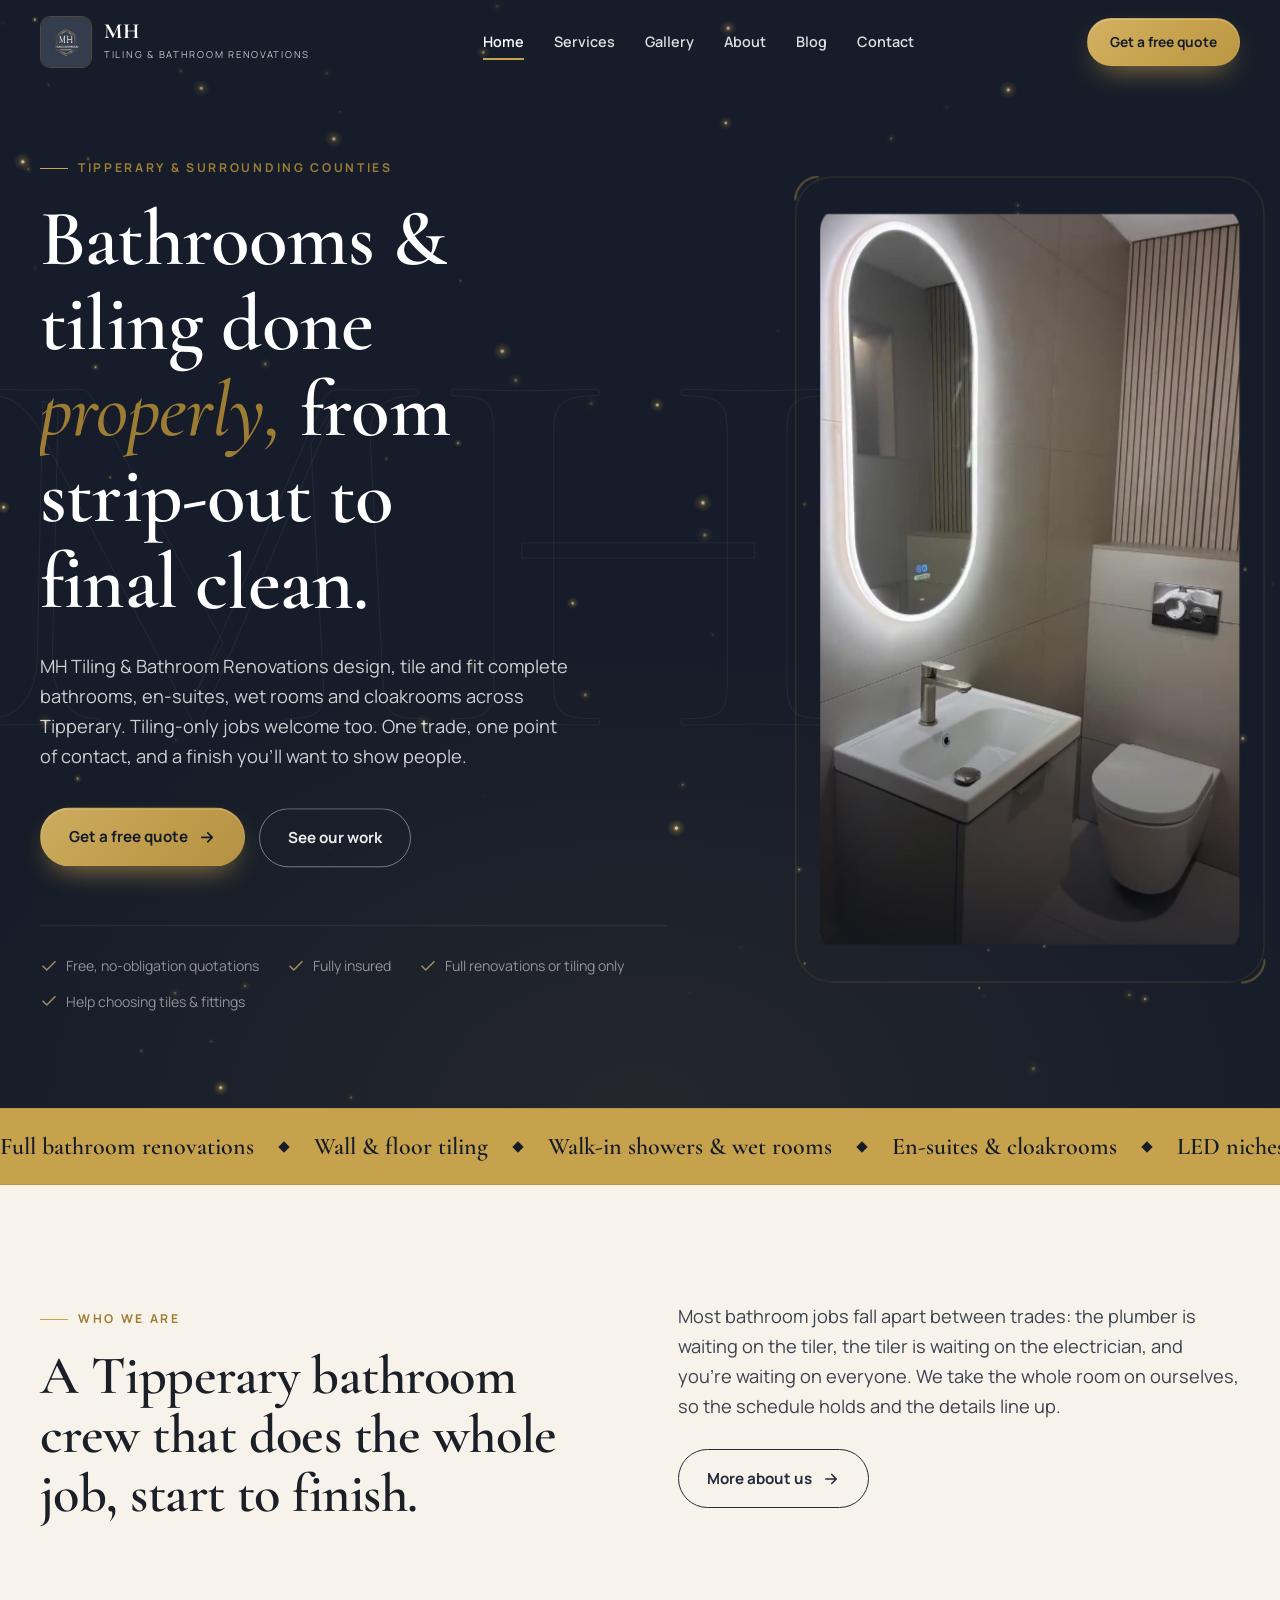
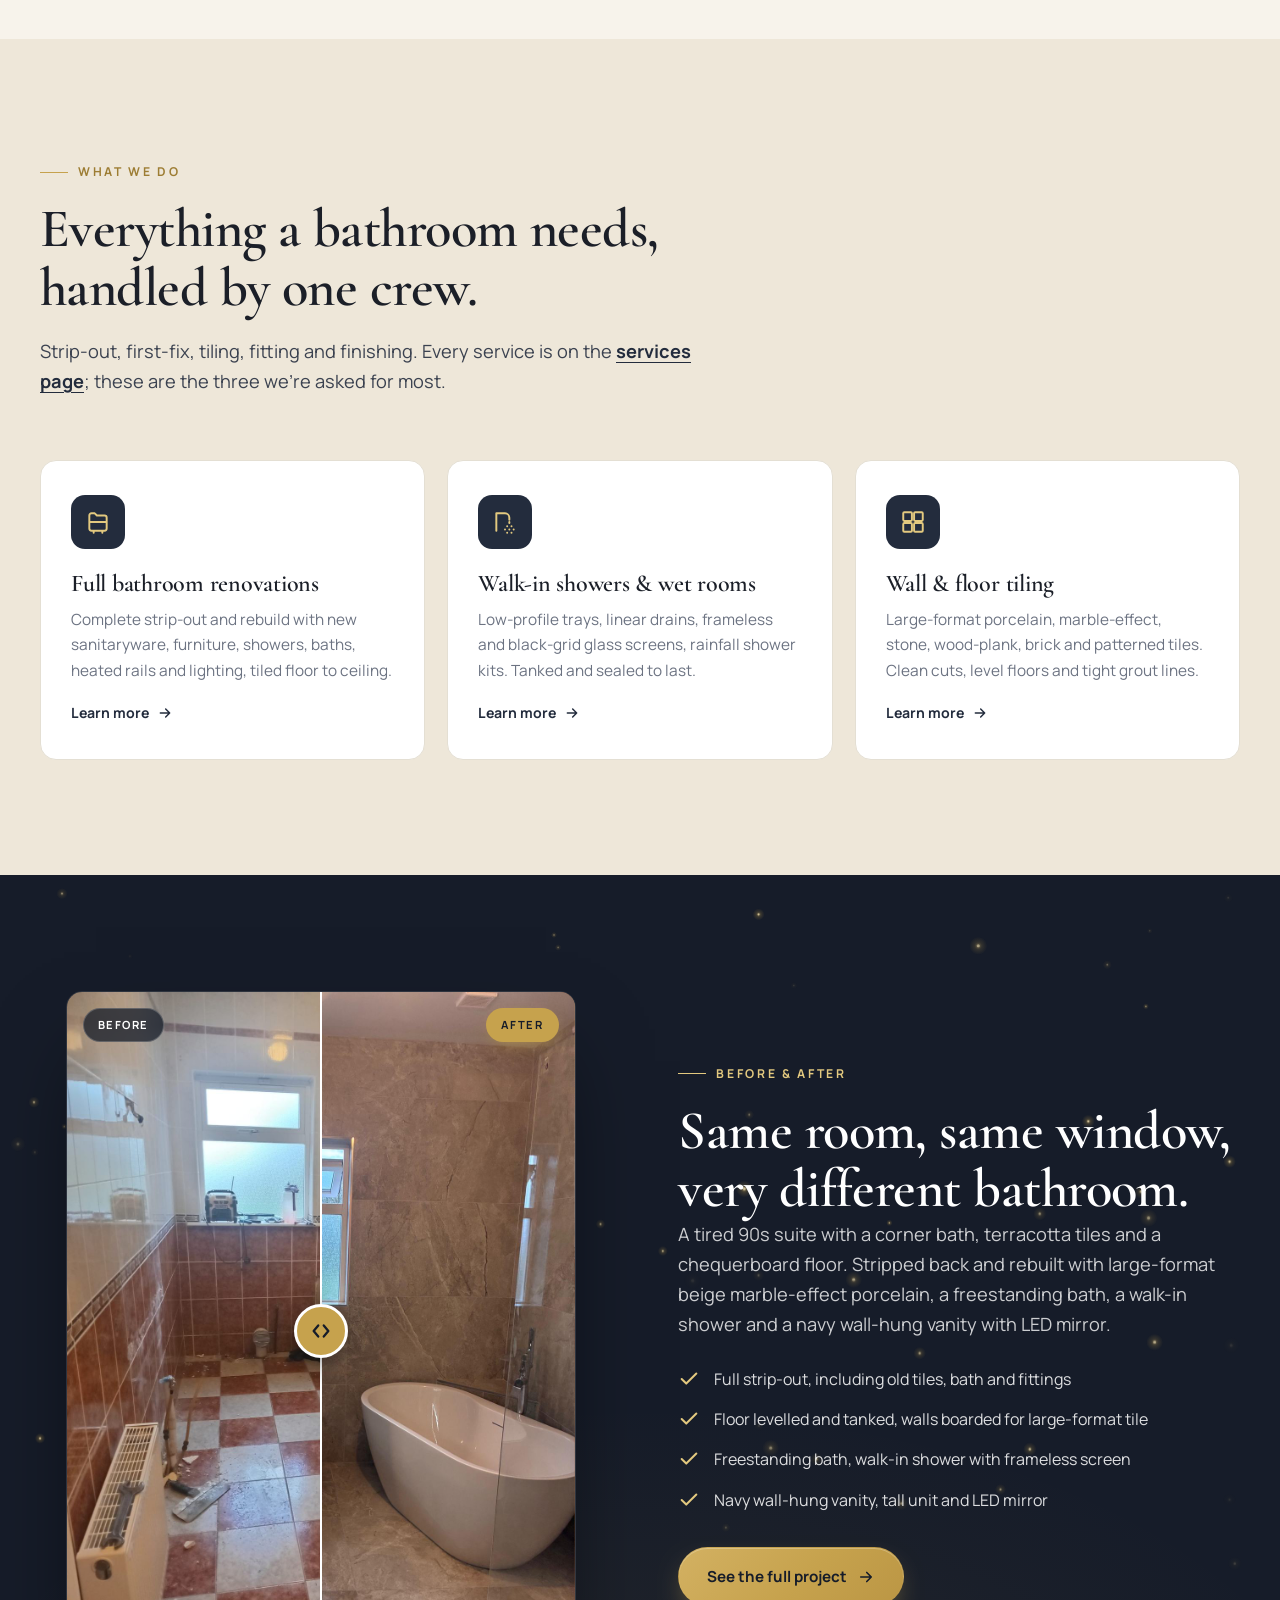
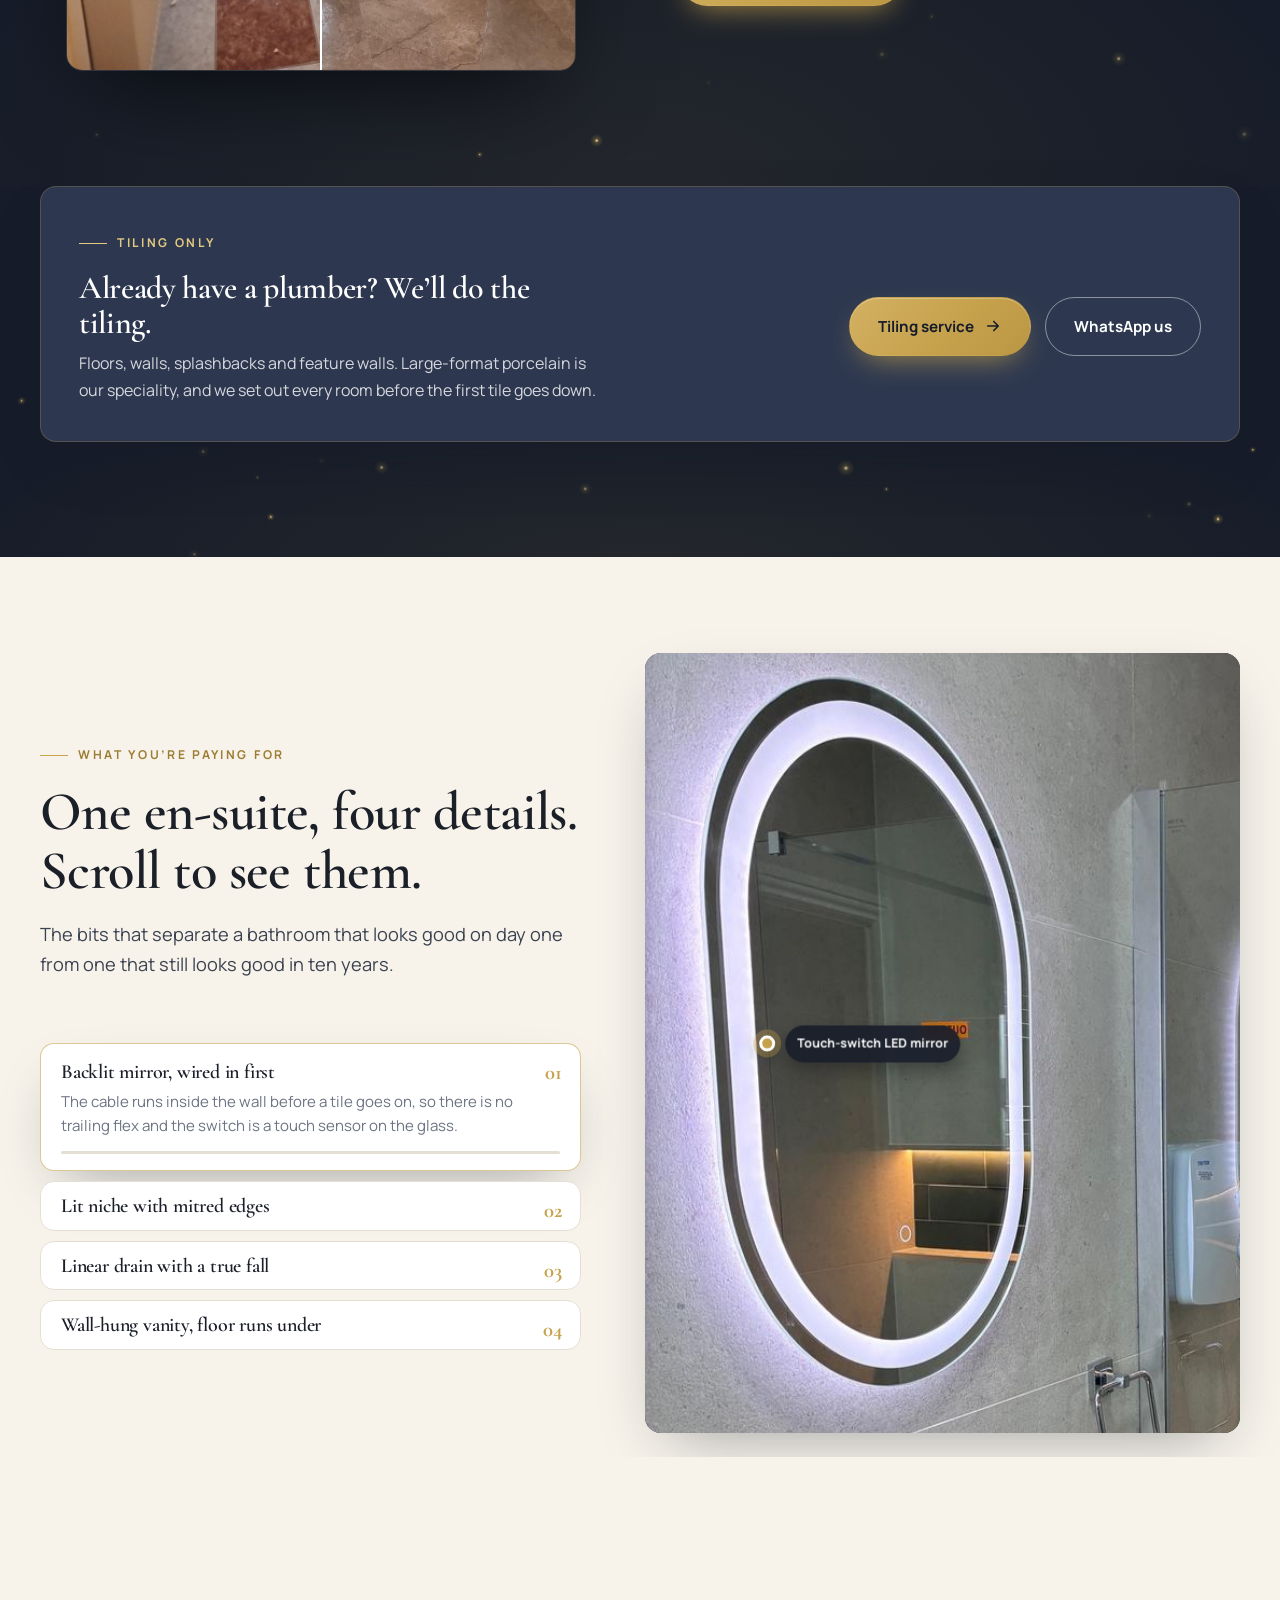
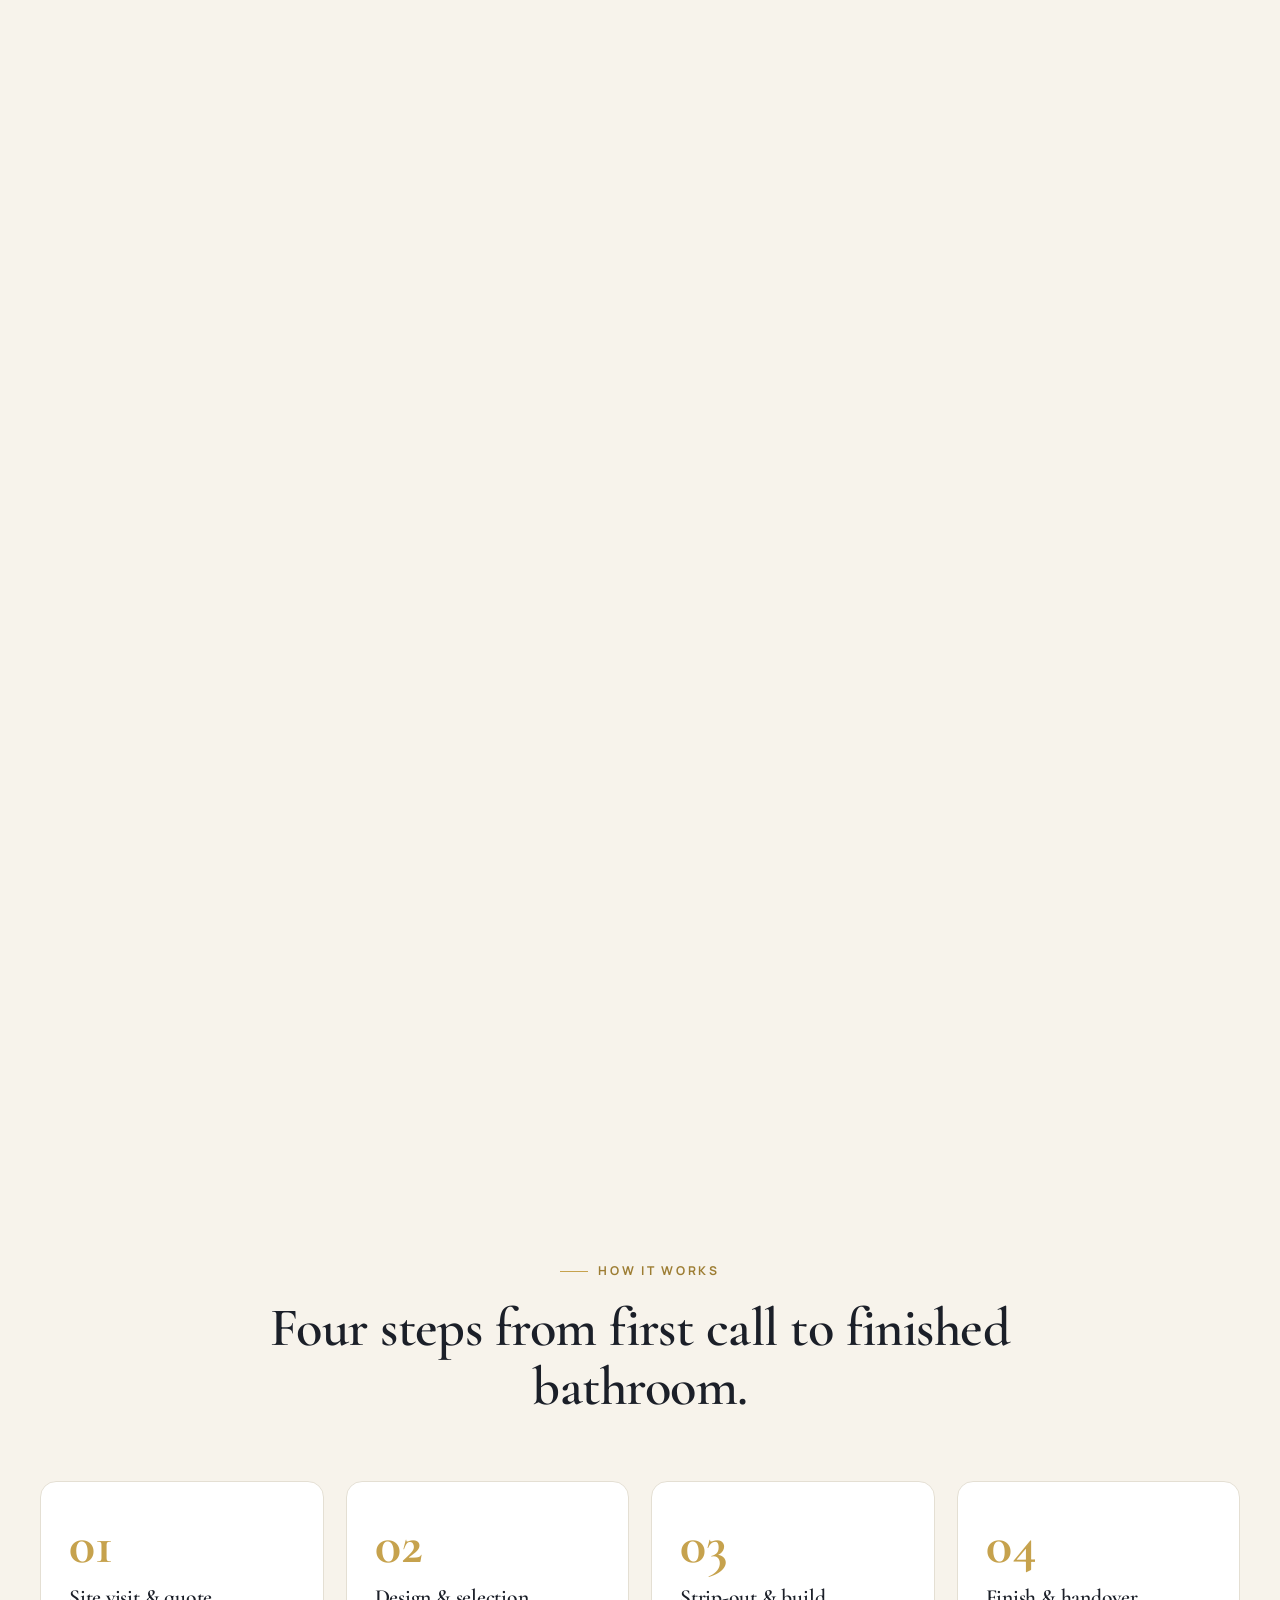
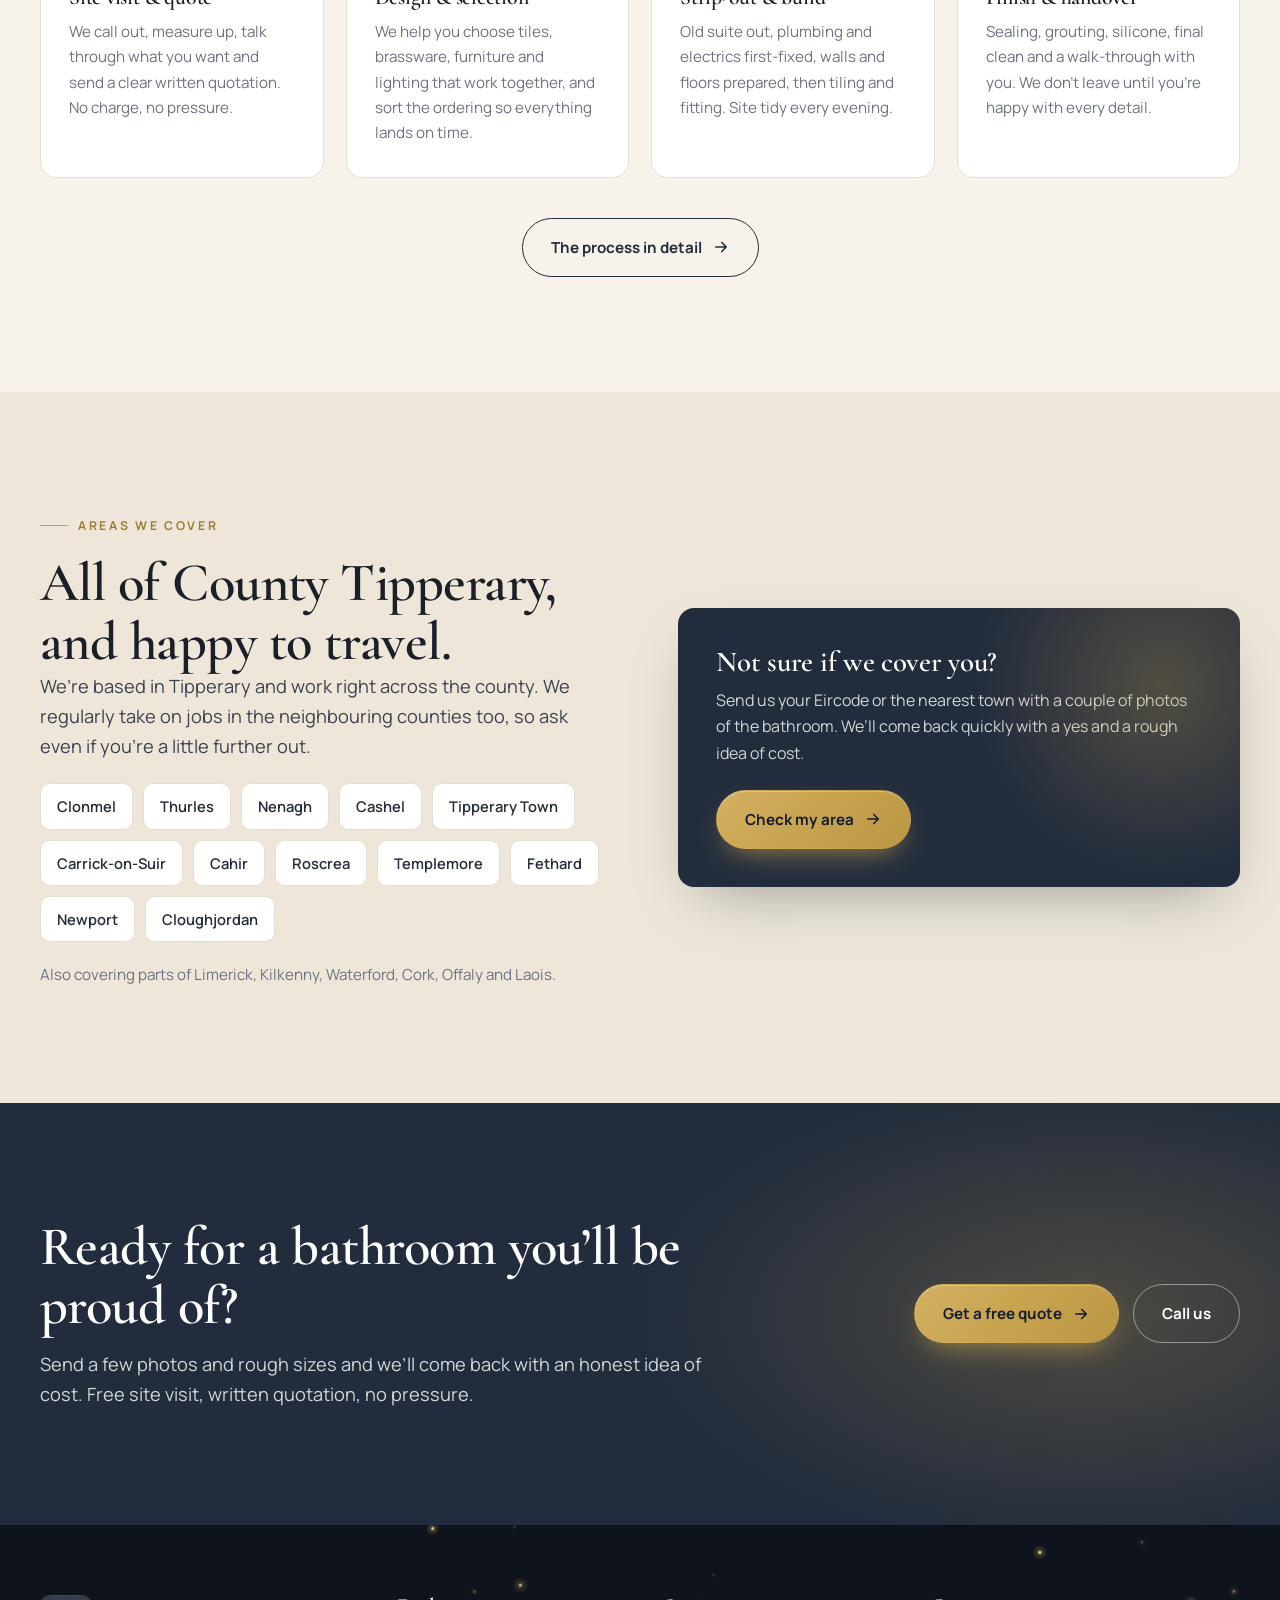
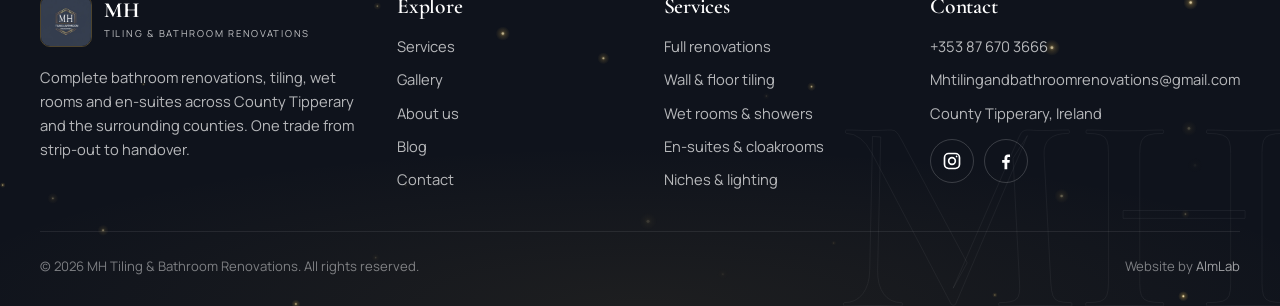
==== index.html @ c2d517fa "Clean URLs and Tipperary local SEO - vercel.json cleanUrls so pages serve as /services, /blog/slug e" ====
<!DOCTYPE html>
<html lang="en-IE">
<head>
<meta charset="UTF-8">
<meta name="viewport" content="width=device-width, initial-scale=1.0">
<meta name="theme-color" content="#161c29">
<script>document.documentElement.classList.add('has-js');try{if(!sessionStorage.getItem('mh_intro'))document.documentElement.classList.add('intro')}catch(e){}setTimeout(function(){document.documentElement.classList.remove('intro')},6000)</script>
<!--
  MH TILING & BATHROOM RENOVATIONS — TO FILL IN BEFORE LAUNCH (search "TODO"):
    1. Web3Forms access key (contact.html hidden input)
    2. Final domain        (canonical / og:url / JSON-LD)
-->
<title>Bathroom Renovations Tipperary | MH Tiling &amp; Bathroom Renovations</title>
<meta name="description" content="Bathroom renovations and tiling in Tipperary. MH fit complete bathrooms, wet rooms, en-suites and cloakrooms in Clonmel, Thurles, Nenagh, Cashel and across the county. Free written quotes.">
<meta name="author" content="MH Tiling &amp; Bathroom Renovations">
<meta name="robots" content="index, follow, max-image-preview:large">
<meta name="geo.region" content="IE-TA">
<meta name="geo.placename" content="County Tipperary, Ireland">
<meta name="geo.position" content="52.6;-7.9">
<meta name="ICBM" content="52.6, -7.9">
<link rel="canonical" href="https://mhtilingandbathrooms.ie/">
<meta property="og:type" content="website">
<meta property="og:site_name" content="MH Tiling &amp; Bathroom Renovations">
<meta property="og:title" content="Bathroom Renovations Tipperary | MH Tiling &amp; Bathroom Renovations">
<meta property="og:description" content="Bathroom renovations and tiling in Tipperary. MH fit complete bathrooms, wet rooms, en-suites and cloakrooms in Clonmel, Thurles, Nenagh, Cashel and across the county. Free written quotes.">
<meta property="og:url" content="https://mhtilingandbathrooms.ie/">
<meta property="og:image" content="https://mhtilingandbathrooms.ie/og-image.jpg">
<meta property="og:locale" content="en_IE">
<meta name="twitter:card" content="summary_large_image">
<meta name="twitter:title" content="Bathroom Renovations Tipperary | MH Tiling &amp; Bathroom Renovations">
<meta name="twitter:description" content="Bathroom renovations and tiling in Tipperary. MH fit complete bathrooms, wet rooms, en-suites and cloakrooms in Clonmel, Thurles, Nenagh, Cashel and across the county. Free written quotes.">
<meta name="twitter:image" content="https://mhtilingandbathrooms.ie/og-image.jpg">
<link rel="icon" type="image/png" sizes="64x64" href="favicon.png">
<link rel="icon" type="image/png" sizes="192x192" href="icon-192.png">
<link rel="apple-touch-icon" sizes="180x180" href="apple-touch-icon.png">
<link rel="preconnect" href="https://fonts.googleapis.com">
<link rel="preconnect" href="https://fonts.gstatic.com" crossorigin>
<link href="https://fonts.googleapis.com/css2?family=Cormorant+Garamond:ital,wght@0,500;0,600;0,700;1,500&family=Manrope:wght@400;500;600;700;800&display=swap" rel="stylesheet">
<link rel="stylesheet" href="css/style.css">
<script type="application/ld+json">
{
  "@context": "https://schema.org",
  "@type": "HomeAndConstructionBusiness",
  "name": "MH Tiling & Bathroom Renovations",
  "description": "Complete bathroom renovations, tiling, wet rooms, en-suites and cloakrooms across County Tipperary and surrounding counties.",
  "url": "https://mhtilingandbathrooms.ie/",
  "image": "https://mhtilingandbathrooms.ie/og-image.jpg",
  "logo": "https://mhtilingandbathrooms.ie/img/logo.jpg",
  "address": { "@type": "PostalAddress", "addressRegion": "County Tipperary", "addressCountry": "IE" },
  "geo": { "@type": "GeoCoordinates", "latitude": 52.6, "longitude": -7.9 },
  "openingHours": "Mo-Fr 08:00-18:00",
  "areaServed": ["Tipperary","Clonmel","Thurles","Nenagh","Cashel","Tipperary Town","Carrick-on-Suir","Cahir","Roscrea","Templemore","Limerick","Kilkenny","Waterford","Cork"],
  "email": "Mhtilingandbathroomrenovations@gmail.com",
  "telephone": "+353 87 670 3666",
  "sameAs": ["https://www.facebook.com/share/1DWJH2WzwZ/?mibextid=wwXIfr","https://www.instagram.com/mhtilingandbathrooms/"],
  "priceRange": "€€",
  "knowsAbout": ["Bathroom renovation","Wall and floor tiling","Wet rooms","Walk-in showers","En-suite installation"]
}
</script>
<script type="application/ld+json">{"@context": "https://schema.org", "@type": "BreadcrumbList", "itemListElement": [{"@type": "ListItem", "position": 1, "name": "Home", "item": "https://mhtilingandbathrooms.ie/"}]}</script>
</head>
<body data-root="">

<div id="loader" aria-hidden="true">
  <div>
    <svg viewBox="0 0 220 220">
      <polygon class="hex" points="110,8 198,59 198,161 110,212 22,161 22,59"/>
      <polygon class="hex b" points="110,24 184,67 184,153 110,196 36,153 36,67"/>
      <text class="mh" x="110" y="134" text-anchor="middle">MH</text>
    </svg>
    <div class="lt">Tiling &amp; Bathroom Renovations</div>
    <div class="line"></div>
  </div>
</div>
<div class="cursor" aria-hidden="true"></div><div class="cursor-ring" aria-hidden="true"><span>VIEW</span></div>

<header class="nav">
  <div class="wrap">
    <a href="/" class="brand" aria-label="MH Tiling & Bathroom Renovations home">
      <img src="img/logo.jpg" alt="MH Tiling & Bathroom Renovations logo" width="52" height="52">
      <span><b>MH</b><small>Tiling &amp; Bathroom Renovations</small></span>
    </a>
    <nav class="links" aria-label="Primary">
      <a href="/">Home</a>
      <a href="/services">Services</a>
      <a href="/gallery">Gallery</a>
      <a href="/about">About</a>
      <a href="/blog">Blog</a>
      <a href="/contact">Contact</a>
    </nav>
    <a href="/contact" class="btn btn-gold">Get a free quote</a>
    <button class="burger" aria-label="Open menu" aria-expanded="false"><span></span><span></span><span></span></button>
  </div>
</header>
<div class="menu" aria-label="Mobile menu">
  <a href="/">Home<i>01</i></a>
  <a href="/services">Services<i>02</i></a>
  <a href="/gallery">Gallery<i>03</i></a>
  <a href="/about">About<i>04</i></a>
  <a href="/blog">Blog<i>05</i></a>
  <a href="/contact">Contact<i>06</i></a>
  <a href="/contact" class="btn btn-gold">Get a free quote</a>
</div>
<main>
<section class="hero">
  <div class="ghost" aria-hidden="true">MH</div>
  <div class="glow" aria-hidden="true"></div>
  <div class="mbg" aria-hidden="true"><video src="video/hero.mp4" poster="video/hero-poster.jpg" autoplay muted loop playsinline></video></div>
  <div class="wrap">
    <div>
      <span class="eyebrow">Tipperary &amp; surrounding counties</span>
      <h1>Bathrooms &amp; tiling done <em class="g">properly,</em> from strip-out to final clean.</h1>
      <p class="lead">MH Tiling &amp; Bathroom Renovations design, tile and fit complete bathrooms, en-suites, wet rooms and cloakrooms across Tipperary. Tiling-only jobs welcome too. One trade, one point of contact, and a finish you’ll want to show people.</p>
      <div class="btn-row">
        <a href="/contact" class="btn btn-gold">Get a free quote <svg viewBox="0 0 24 24" fill="none" stroke="currentColor" stroke-width="2.2" stroke-linecap="round" stroke-linejoin="round"><path d="M5 12h14M13 6l6 6-6 6"/></svg></a>
        <a href="/gallery" class="btn btn-outline">See our work</a>
      </div>
      <div class="trust">
        <span><svg viewBox="0 0 24 24" fill="none" stroke="currentColor" stroke-width="2.2" stroke-linecap="round" stroke-linejoin="round"><path d="M20 6L9 17l-5-5"/></svg>Free, no-obligation quotations</span>
        <span><svg viewBox="0 0 24 24" fill="none" stroke="currentColor" stroke-width="2.2" stroke-linecap="round" stroke-linejoin="round"><path d="M20 6L9 17l-5-5"/></svg>Fully insured</span>
        <span><svg viewBox="0 0 24 24" fill="none" stroke="currentColor" stroke-width="2.2" stroke-linecap="round" stroke-linejoin="round"><path d="M20 6L9 17l-5-5"/></svg>Full renovations or tiling only</span>
        <span><svg viewBox="0 0 24 24" fill="none" stroke="currentColor" stroke-width="2.2" stroke-linecap="round" stroke-linejoin="round"><path d="M20 6L9 17l-5-5"/></svg>Help choosing tiles &amp; fittings</span>
      </div>
    </div>
    <div class="vwrap">
      <div class="frame" aria-hidden="true"></div>
      <span class="tag">Recent work</span>
      <div class="vcard">
        <video src="video/hero.mp4" poster="video/hero-poster.jpg" autoplay muted loop playsinline aria-label="Short video walkthrough of recent MH bathroom projects"></video>
      </div>
      <div class="pill"><i><svg viewBox="0 0 24 24" fill="none" stroke="currentColor" stroke-width="2.2" stroke-linecap="round" stroke-linejoin="round"><path d="M20 6L9 17l-5-5"/></svg></i><span>Tiled &amp; fitted by us<small>No subcontractors to chase</small></span></div>
    </div>
  </div>
  <div class="scroll" aria-hidden="true">Scroll<i></i></div>
</section>


<div class="marquee" aria-hidden="true">
  <div class="track">
    <div class="group"><span>Full bathroom renovations</span><span>Wall &amp; floor tiling</span><span>Walk-in showers &amp; wet rooms</span><span>En-suites &amp; cloakrooms</span><span>LED niches &amp; feature walls</span><span>Tipperary &amp; surrounding counties</span></div>
    <div class="group"><span>Full bathroom renovations</span><span>Wall &amp; floor tiling</span><span>Walk-in showers &amp; wet rooms</span><span>En-suites &amp; cloakrooms</span><span>LED niches &amp; feature walls</span><span>Tipperary &amp; surrounding counties</span></div>
  </div>
</div>


<section>
  <div class="wrap">
    <div class="split" style="align-items:start">
      <div>
        <span class="eyebrow">Who we are</span>
        <h2 data-split>A Tipperary bathroom crew that does the whole job, start to finish.</h2>
      </div>
      <div>
        <p class="lead" data-reveal>Most bathroom jobs fall apart between trades: the plumber is waiting on the tiler, the tiler is waiting on the electrician, and you’re waiting on everyone. We take the whole room on ourselves, so the schedule holds and the details line up.</p>
        <div class="btn-row" data-reveal style="margin-top:28px"><a href="/about" class="btn btn-line">More about us <svg viewBox="0 0 24 24" fill="none" stroke="currentColor" stroke-width="2.2" stroke-linecap="round" stroke-linejoin="round"><path d="M5 12h14M13 6l6 6-6 6"/></svg></a></div>
      </div>
    </div>
  </div>
</section>

<section class="sand" id="services">
  <div class="wrap">
    <div class="head">
      <span class="eyebrow">What we do</span>
      <h2 data-split>Everything a bathroom needs, handled by one crew.</h2>
      <p class="lead" data-reveal>Strip-out, first-fix, tiling, fitting and finishing. Every service is on the <a href="/services" style="font-weight:700;color:var(--navy);text-decoration:underline;text-underline-offset:4px">services page</a>; these are the three we’re asked for most.</p>
    </div>
    <div class="grid3" data-reveal="group">
      <a class="card" href="/services#full">
        <div class="ic"><svg viewBox="0 0 24 24" fill="none" stroke="currentColor" stroke-width="1.8" stroke-linecap="round" stroke-linejoin="round"><path d="M4 12h16M4 12V6a2 2 0 012-2h3l2 2h7a2 2 0 012 2v4M4 12v6a2 2 0 002 2h12a2 2 0 002-2v-6M8 20v2M16 20v2"/></svg></div>
        <h3>Full bathroom renovations</h3>
        <p>Complete strip-out and rebuild with new sanitaryware, furniture, showers, baths, heated rails and lighting, tiled floor to ceiling.</p>
        <span class="more">Learn more <svg viewBox="0 0 24 24" fill="none" stroke="currentColor" stroke-width="2.2" stroke-linecap="round" stroke-linejoin="round"><path d="M5 12h14M13 6l6 6-6 6"/></svg></span>
      </a>
      <a class="card" href="/services#wetrooms">
        <div class="ic"><svg viewBox="0 0 24 24" fill="none" stroke="currentColor" stroke-width="1.8" stroke-linecap="round" stroke-linejoin="round"><path d="M4 4v16M4 4h8a4 4 0 014 4v2M16 12v1M14 16h.01M16 19h.01M18 16h.01M12 19h.01M20 19h.01M14 22h.01M18 22h.01"/></svg></div>
        <h3>Walk-in showers &amp; wet rooms</h3>
        <p>Low-profile trays, linear drains, frameless and black-grid glass screens, rainfall shower kits. Tanked and sealed to last.</p>
        <span class="more">Learn more <svg viewBox="0 0 24 24" fill="none" stroke="currentColor" stroke-width="2.2" stroke-linecap="round" stroke-linejoin="round"><path d="M5 12h14M13 6l6 6-6 6"/></svg></span>
      </a>
      <a class="card" href="/services#tiling">
        <div class="ic"><svg viewBox="0 0 24 24" fill="none" stroke="currentColor" stroke-width="1.8" stroke-linecap="round" stroke-linejoin="round"><rect x="3" y="3" width="8" height="8" rx="1"/><rect x="13" y="3" width="8" height="8" rx="1"/><rect x="3" y="13" width="8" height="8" rx="1"/><rect x="13" y="13" width="8" height="8" rx="1"/></svg></div>
        <h3>Wall &amp; floor tiling</h3>
        <p>Large-format porcelain, marble-effect, stone, wood-plank, brick and patterned tiles. Clean cuts, level floors and tight grout lines.</p>
        <span class="more">Learn more <svg viewBox="0 0 24 24" fill="none" stroke="currentColor" stroke-width="2.2" stroke-linecap="round" stroke-linejoin="round"><path d="M5 12h14M13 6l6 6-6 6"/></svg></span>
      </a>
    </div>
  </div>
</section>

<section class="hs">
  <div class="pin">
    <div class="hs-head">
      <div><span class="eyebrow">Recent work</span><h2>Scroll through the latest projects.</h2></div>
      <p>Tap any project to see every photo, or head to the gallery for all fourteen.</p>
    </div>
    <div class="track" id="hsTrack"></div>
    <div class="prog"><i></i></div>
  </div>
</section>

<section class="dark" id="before-after">
  <div class="wrap split">
    <div data-reveal>
      <div class="compare" style="--x:50%">
        <img src="img/bath-before.jpg" alt="Before: dated 1990s bathroom with terracotta and cream tiles and a corner bath" class="before" loading="lazy">
        <img src="img/bath-after.jpg" alt="After: the same bathroom with beige marble-effect porcelain, a freestanding bath and a navy wall-hung vanity" class="after" loading="lazy">
        <div class="handle" aria-hidden="true"></div>
        <span class="tag l">Before</span><span class="tag r">After</span>
        <input type="range" min="0" max="100" value="50" aria-label="Drag to compare before and after">
      </div>
    </div>
    <div>
      <span class="eyebrow">Before &amp; after</span>
      <h2 data-split>Same room, same window, very different bathroom.</h2>
      <p class="lead" data-reveal>A tired 90s suite with a corner bath, terracotta tiles and a chequerboard floor. Stripped back and rebuilt with large-format beige marble-effect porcelain, a freestanding bath, a walk-in shower and a navy wall-hung vanity with LED mirror.</p>
      <ul class="checks" data-reveal="group">
        <li><svg viewBox="0 0 24 24" fill="none" stroke="currentColor" stroke-width="2.2" stroke-linecap="round" stroke-linejoin="round"><path d="M20 6L9 17l-5-5"/></svg>Full strip-out, including old tiles, bath and fittings</li>
        <li><svg viewBox="0 0 24 24" fill="none" stroke="currentColor" stroke-width="2.2" stroke-linecap="round" stroke-linejoin="round"><path d="M20 6L9 17l-5-5"/></svg>Floor levelled and tanked, walls boarded for large-format tile</li>
        <li><svg viewBox="0 0 24 24" fill="none" stroke="currentColor" stroke-width="2.2" stroke-linecap="round" stroke-linejoin="round"><path d="M20 6L9 17l-5-5"/></svg>Freestanding bath, walk-in shower with frameless screen</li>
        <li><svg viewBox="0 0 24 24" fill="none" stroke="currentColor" stroke-width="2.2" stroke-linecap="round" stroke-linejoin="round"><path d="M20 6L9 17l-5-5"/></svg>Navy wall-hung vanity, tall unit and LED mirror</li>
      </ul>
      <div class="btn-row" data-reveal style="margin-top:34px"><a href="/gallery" class="btn btn-gold">See the full project <svg viewBox="0 0 24 24" fill="none" stroke="currentColor" stroke-width="2.2" stroke-linecap="round" stroke-linejoin="round"><path d="M5 12h14M13 6l6 6-6 6"/></svg></a></div>
    </div>
  </div>
</section>

<section class="dark" style="padding-top:0">
  <div class="wrap">
    <div class="panel" style="background:var(--navy-mid)">
      <div class="split" style="align-items:center">
        <div>
          <span class="eyebrow">Tiling only</span>
          <h3 style="font-size:2rem">Already have a plumber? We’ll do the tiling.</h3>
          <p>Floors, walls, splashbacks and feature walls. Large-format porcelain is our speciality, and we set out every room before the first tile goes down.</p>
        </div>
        <div class="btn-row" style="justify-content:flex-end"><a href="/services#tiling" class="btn btn-gold">Tiling service <svg viewBox="0 0 24 24" fill="none" stroke="currentColor" stroke-width="2.2" stroke-linecap="round" stroke-linejoin="round"><path d="M5 12h14M13 6l6 6-6 6"/></svg></a><a href="https://wa.me/353876703666" target="_blank" rel="noopener" class="btn btn-outline">WhatsApp us</a></div>
      </div>
    </div>
  </div>
</section>

<section class="facts" aria-label="Four details that make a bathroom last">
  <div class="tall">
    <div class="stick">
      <div class="wrap fgrid2">
        <div>
          <div class="head">
            <span class="eyebrow">What you’re paying for</span>
            <h2>One en-suite, four details. Scroll to see them.</h2>
            <p class="lead">The bits that separate a bathroom that looks good on day one from one that still looks good in ten years.</p>
          </div>
          <div class="mstage"><span class="n">01</span><h3></h3><p></p><div class="bar"><i></i></div></div>
          <ol class="stages">
            <li data-px="19" data-py="27" data-z="1.9"><span class="n">01</span><h3>Backlit mirror, wired in first</h3><p>The cable runs inside the wall before a tile goes on, so there is no trailing flex and the switch is a touch sensor on the glass.</p><div class="bar"><i></i></div></li>
            <li data-px="79" data-py="40" data-z="2.2"><span class="n">02</span><h3>Lit niche with mitred edges</h3><p>Cut into the wall, tanked, tiled with 45-degree mitred edges instead of plastic trim, and lit by a hidden LED strip.</p><div class="bar"><i></i></div></li>
            <li data-px="61" data-py="83" data-z="2.3"><span class="n">03</span><h3>Linear drain with a true fall</h3><p>The floor is screeded to fall one way, tanked, and flood-tested before tiling. That is what keeps a wet room dry underneath.</p><div class="bar"><i></i></div></li>
            <li data-px="32" data-py="82" data-z="2"><span class="n">04</span><h3>Wall-hung vanity, floor runs under</h3><p>Fixed to a hidden frame so the floor tile carries on underneath. Easier to clean, and a small room looks bigger.</p><div class="bar"><i></i></div></li>
          </ol>
        </div>
        <div class="cam-frame">
          <div class="cam">
            <img src="img/stone-ensuite-mirror.jpg" alt="Stone-effect en-suite with backlit oval mirror, oak vanity, LED-lit niche and linear drain" loading="lazy">
            <div class="pin on" data-s="0" style="--px:19%;--py:27%"><div class="dot"></div><div class="txt">Touch-switch LED mirror</div></div>
            <div class="pin left" data-s="1" style="--px:79%;--py:40%"><div class="dot"></div><div class="txt">Mitred, LED-lit niche</div></div>
            <div class="pin left" data-s="2" style="--px:61%;--py:83%"><div class="dot"></div><div class="txt">Linear drain, true fall</div></div>
            <div class="pin" data-s="3" style="--px:32%;--py:82%"><div class="dot"></div><div class="txt">Wall-hung, tile runs under</div></div>
          </div>
        </div>
      </div>
    </div>
  </div>
</section>

<section>
  <div class="wrap">
    <div class="head center">
      <span class="eyebrow">How it works</span>
      <h2 data-split>Four steps from first call to finished bathroom.</h2>
    </div>
    <div class="steps" data-reveal="group">
      <div class="step"><h3>Site visit &amp; quote</h3><p>We call out, measure up, talk through what you want and send a clear written quotation. No charge, no pressure.</p></div>
      <div class="step"><h3>Design &amp; selection</h3><p>We help you choose tiles, brassware, furniture and lighting that work together, and sort the ordering so everything lands on time.</p></div>
      <div class="step"><h3>Strip-out &amp; build</h3><p>Old suite out, plumbing and electrics first-fixed, walls and floors prepared, then tiling and fitting. Site tidy every evening.</p></div>
      <div class="step"><h3>Finish &amp; handover</h3><p>Sealing, grouting, silicone, final clean and a walk-through with you. We don’t leave until you’re happy with every detail.</p></div>
    </div>
    <div class="btn-row" data-reveal style="justify-content:center;margin-top:40px"><a href="/about#process" class="btn btn-line">The process in detail <svg viewBox="0 0 24 24" fill="none" stroke="currentColor" stroke-width="2.2" stroke-linecap="round" stroke-linejoin="round"><path d="M5 12h14M13 6l6 6-6 6"/></svg></a></div>
  </div>
</section>


<section class="sand" id="areas">
  <div class="wrap split">
    <div>
      <span class="eyebrow">Areas we cover</span>
      <h2 data-split>All of County Tipperary, and happy to travel.</h2>
      <p class="lead" data-reveal>We’re based in Tipperary and work right across the county. We regularly take on jobs in the neighbouring counties too, so ask even if you’re a little further out.</p>
      <div class="towns" data-reveal="group">
        <span>Clonmel</span><span>Thurles</span><span>Nenagh</span><span>Cashel</span><span>Tipperary Town</span><span>Carrick-on-Suir</span><span>Cahir</span><span>Roscrea</span><span>Templemore</span><span>Fethard</span><span>Newport</span><span>Cloughjordan</span>
      </div>
      <p data-reveal style="margin-top:20px;font-size:.95rem;color:var(--muted)">Also covering parts of Limerick, Kilkenny, Waterford, Cork, Offaly and Laois.</p>
    </div>
    <div class="panel" data-reveal>
      <h3>Not sure if we cover you?</h3>
      <p>Send us your Eircode or the nearest town with a couple of photos of the bathroom. We’ll come back quickly with a yes and a rough idea of cost.</p>
      <a href="/contact" class="btn btn-gold">Check my area <svg viewBox="0 0 24 24" fill="none" stroke="currentColor" stroke-width="2.2" stroke-linecap="round" stroke-linejoin="round"><path d="M5 12h14M13 6l6 6-6 6"/></svg></a>
    </div>
  </div>
</section>


<section class="cta">
  <div class="wrap">
    <div data-reveal><h2 data-split>Ready for a bathroom you’ll be proud of?</h2><p class="lead">Send a few photos and rough sizes and we’ll come back with an honest idea of cost. Free site visit, written quotation, no pressure.</p></div>
    <div class="btn-row" data-reveal>
      <a href="/contact" class="btn btn-gold">Get a free quote <svg viewBox="0 0 24 24" fill="none" stroke="currentColor" stroke-width="2.2" stroke-linecap="round" stroke-linejoin="round"><path d="M5 12h14M13 6l6 6-6 6"/></svg></a>
      <a href="tel:+353876703666" class="btn btn-outline" data-phone>Call us</a>
    </div>
  </div>
</section>

</main>
<div class="lb" id="lb" role="dialog" aria-modal="true" aria-label="Project photos">
  <div class="lb-top">
    <div><h3 id="lbTitle"></h3><p id="lbDesc"></p></div>
    <button class="lb-close" id="lbClose" aria-label="Close"><svg viewBox="0 0 24 24" fill="none" stroke="currentColor" stroke-width="2.2" stroke-linecap="round"><path d="M6 6l12 12M18 6L6 18"/></svg></button>
  </div>
  <div class="lb-stage"><img id="lbImg" src="" alt=""></div>
  <div class="lb-nav">
    <button class="lb-arrow prev" id="lbPrev" aria-label="Previous photo"><svg viewBox="0 0 24 24" fill="none" stroke="currentColor" stroke-width="2.2" stroke-linecap="round" stroke-linejoin="round"><path d="M15 6l-6 6 6 6"/></svg></button>
    <button class="lb-arrow next" id="lbNext" aria-label="Next photo"><svg viewBox="0 0 24 24" fill="none" stroke="currentColor" stroke-width="2.2" stroke-linecap="round" stroke-linejoin="round"><path d="M9 6l6 6-6 6"/></svg></button>
  </div>
  <div class="lb-thumbs" id="lbThumbs"></div>
</div>

<footer>
  <div class="big" aria-hidden="true">MH</div>
  <div class="wrap">
    <div class="fgrid">
      <div>
        <a href="/" class="brand"><img src="img/logo.jpg" alt="" width="52" height="52"><span><b>MH</b><small>Tiling &amp; Bathroom Renovations</small></span></a>
        <p style="max-width:40ch">Complete bathroom renovations, tiling, wet rooms and en-suites across County Tipperary and the surrounding counties. One trade from strip-out to handover.</p>
      </div>
      <div>
        <h4>Explore</h4>
        <ul>
          <li><a href="/services">Services</a></li>
          <li><a href="/gallery">Gallery</a></li>
          <li><a href="/about">About us</a></li>
          <li><a href="/blog">Blog</a></li>
          <li><a href="/contact">Contact</a></li>
        </ul>
      </div>
      <div>
        <h4>Services</h4>
        <ul>
          <li><a href="/services#full">Full renovations</a></li>
          <li><a href="/services#tiling">Wall &amp; floor tiling</a></li>
          <li><a href="/services#wetrooms">Wet rooms &amp; showers</a></li>
          <li><a href="/services#ensuites">En-suites &amp; cloakrooms</a></li>
          <li><a href="/services#features">Niches &amp; lighting</a></li>
        </ul>
      </div>
      <div>
        <h4>Contact</h4>
        <ul>
          <li><a href="tel:+353876703666" data-phone>+353 87 670 3666</a></li>
          <li><a href="mailto:Mhtilingandbathroomrenovations@gmail.com" data-email>Mhtilingandbathroomrenovations@gmail.com</a></li>
          <li>County Tipperary, Ireland</li>
        </ul>
        <div class="fsoc">
          <a href="https://www.instagram.com/mhtilingandbathrooms/" target="_blank" rel="noopener" aria-label="Instagram"><svg viewBox="0 0 24 24" fill="none" stroke="currentColor" stroke-width="2" stroke-linecap="round" stroke-linejoin="round"><rect x="3" y="3" width="18" height="18" rx="5"/><circle cx="12" cy="12" r="4"/><circle cx="17.5" cy="6.5" r="1" fill="currentColor" stroke="none"/></svg></a>
          <a href="https://www.facebook.com/share/1DWJH2WzwZ/?mibextid=wwXIfr" target="_blank" rel="noopener" aria-label="Facebook"><svg viewBox="0 0 24 24" fill="currentColor"><path d="M13.5 22v-8h2.7l.4-3.2h-3.1V8.8c0-.9.3-1.6 1.6-1.6h1.7V4.3c-.3 0-1.3-.1-2.5-.1-2.5 0-4.1 1.5-4.1 4.2v2.4H7.4V14h2.8v8h3.3z"/></svg></a>
        </div>
      </div>
    </div>
    <div class="fbottom">
      <span>&copy; <span id="yr"></span> MH Tiling &amp; Bathroom Renovations. All rights reserved.</span>
      <span>Website by <a href="https://almlabmarketing.com/" target="_blank" rel="noopener">AlmLab</a></span>
    </div>
  </div>
</footer>

<script src="https://cdnjs.cloudflare.com/ajax/libs/gsap/3.12.5/gsap.min.js"></script>
<script src="https://cdnjs.cloudflare.com/ajax/libs/gsap/3.12.5/ScrollTrigger.min.js"></script>
<script src="https://cdn.jsdelivr.net/npm/lenis@1.1.18/dist/lenis.min.js"></script>
<script src="js/projects.js"></script>
<script src="js/main.js"></script>
</body>
</html>
---- css/style.css ----
/* ==========================================================
   MH Tiling & Bathroom Renovations — shared stylesheet
   ========================================================== */
:root{
  --navy:#232c3d; --navy-deep:#161c29; --navy-mid:#2d3850; --navy-ink:#0f131c;
  --gold:#c6a24d; --gold-light:#e3c97f; --gold-dark:#9d7d33;
  --cream:#f7f3eb; --sand:#eee7d9; --white:#fff;
  --ink:#1b1f28; --body:#3b4250; --muted:#6c7382; --line:#e4dfd3;
  --serif:'Cormorant Garamond', Georgia, 'Times New Roman', serif;
  --sans:'Manrope', system-ui, -apple-system, 'Segoe UI', Roboto, sans-serif;
  --r:16px; --shadow:0 24px 60px -24px rgba(22,28,41,.4);
  --w:1200px; --ease:cubic-bezier(.22,.8,.2,1);
}
*{box-sizing:border-box;margin:0;padding:0}
html{-webkit-text-size-adjust:100%}
html.lenis,html.lenis body{height:auto}
.lenis.lenis-smooth{scroll-behavior:auto!important}
.lenis.lenis-stopped{overflow:hidden}
body{font-family:var(--sans);color:var(--body);background:var(--cream);line-height:1.65;font-size:16px;overflow-x:hidden}
img,video{display:block;max-width:100%;height:auto}
a{color:inherit;text-decoration:none}
button{font-family:inherit}
h1,h2,h3,h4{font-family:var(--serif);color:var(--ink);line-height:1.08;font-weight:600;letter-spacing:-.01em}
h1{font-size:clamp(2.7rem,6.2vw,5rem)}
h2{font-size:clamp(2.1rem,4.4vw,3.4rem)}
h3{font-size:1.5rem}
h4{font-size:1.2rem}
p{max-width:64ch}
em.g{font-style:italic;color:var(--gold-dark);font-weight:500}
.dark em.g{color:var(--gold-light)}
.wrap{width:min(var(--w),calc(100% - 40px));margin-inline:auto}
section{padding:clamp(76px,9vw,128px) 0;position:relative}
.dark{background:var(--navy-deep);color:#fff}
.dark h1,.dark h2,.dark h3,.dark h4{color:#fff}
.dark p{color:rgba(255,255,255,.78)}
.sand{background:var(--sand)}
.eyebrow{display:inline-flex;align-items:center;gap:10px;font-size:.76rem;letter-spacing:.22em;text-transform:uppercase;font-weight:700;color:var(--gold-dark);margin-bottom:18px}
.eyebrow::before{content:"";width:28px;height:1px;background:var(--gold)}
.dark .eyebrow{color:var(--gold-light)}.dark .eyebrow::before{background:var(--gold-light)}
.lead{font-size:1.14rem}
.head{max-width:760px;margin-bottom:clamp(40px,5vw,64px)}
.head p{margin-top:18px}
.head.center{margin-inline:auto;text-align:center}
.head.center p{margin-inline:auto}
.head.center .eyebrow{justify-content:center}
.split{display:grid;grid-template-columns:1fr 1fr;gap:clamp(36px,6vw,90px);align-items:center}

/* buttons */
.btn{display:inline-flex;align-items:center;justify-content:center;gap:10px;padding:16px 28px;border-radius:999px;font-weight:700;font-size:.95rem;border:1.5px solid transparent;cursor:pointer;white-space:nowrap;position:relative;overflow:hidden;isolation:isolate;transition:color .3s,border-color .3s}
.btn::before{content:"";position:absolute;inset:0;z-index:-1;border-radius:inherit;transform:translateY(101%);transition:transform .45s var(--ease)}
.btn:hover::before{transform:translateY(0)}
.btn svg{width:18px;height:18px;transition:transform .3s var(--ease)}
.btn:hover svg{transform:translateX(4px)}
.btn-gold{background:linear-gradient(135deg,#d3b162 0%,#c6a24d 55%,#bb9644 100%);color:var(--navy-deep);box-shadow:0 12px 30px -12px rgba(198,162,77,.85),0 1px 0 rgba(255,255,255,.25) inset}
.btn-gold::before{background:linear-gradient(135deg,#e3c97f,#d3b162)}
.btn-outline{border-color:rgba(255,255,255,.45);color:#fff}
.btn-outline::before{background:#fff}.btn-outline:hover{color:var(--navy-deep);border-color:#fff}
.btn-navy{background:var(--navy);color:#fff}.btn-navy::before{background:var(--gold)}.btn-navy:hover{color:var(--navy-deep)}
.btn-line{border-color:var(--navy);color:var(--navy)}.btn-line::before{background:var(--navy)}.btn-line:hover{color:#fff}
.btn-row{display:flex;gap:14px;flex-wrap:wrap}


/* ---------- intro (first visit per session) ---------- */
#loader{position:fixed;inset:0;z-index:1000;background:var(--navy-deep);display:none;place-items:center;text-align:center;color:#fff}
html.intro #loader{display:grid}
html.intro body{overflow:hidden}
#loader svg{width:min(44vw,220px);height:auto;overflow:visible}
#loader .hex{fill:none;stroke:var(--gold);stroke-width:1.6;stroke-linejoin:round;stroke-dasharray:1000;stroke-dashoffset:1000;animation:hexdraw 1.5s cubic-bezier(.65,0,.35,1) forwards}
#loader .hex.b{animation-delay:.15s}
#loader .mh{font-family:var(--serif);font-size:70px;font-weight:600;fill:#fff;letter-spacing:.04em;opacity:0;animation:lfade .9s .55s ease forwards}
#loader .lt{margin-top:18px;font-size:.72rem;letter-spacing:.3em;text-transform:uppercase;color:rgba(255,255,255,.7);opacity:0;transform:translateY(10px);animation:lfade .8s .95s ease forwards}
#loader .line{width:0;height:1px;background:var(--gold);margin:22px auto 0;animation:lline 1s 1.1s cubic-bezier(.22,.8,.2,1) forwards}
html.intro-out #loader{animation:lout .65s ease forwards}
@keyframes hexdraw{to{stroke-dashoffset:0}}
@keyframes lfade{to{opacity:1;transform:none}}
@keyframes lline{to{width:72px}}
@keyframes lout{to{opacity:0;transform:scale(1.03);visibility:hidden}}
@media (prefers-reduced-motion:reduce){html.intro #loader{display:none}}

/* ---------- cursor ---------- */
.cursor,.cursor-ring{position:fixed;top:0;left:0;pointer-events:none;z-index:950;border-radius:50%;display:none;mix-blend-mode:difference}
@media (pointer:fine){.cursor,.cursor-ring{display:block;opacity:0;transition:opacity .3s}html.cur .cursor,html.cur .cursor-ring{opacity:1}}
.cursor{width:8px;height:8px;background:#fff;transform:translate(-50%,-50%)}
.cursor-ring{width:38px;height:38px;border:1.5px solid #fff;transform:translate(-50%,-50%);transition:width .3s,height .3s,background .3s,border-color .3s}
.cursor-ring span{position:absolute;inset:0;display:grid;place-items:center;font-size:.65rem;font-weight:800;letter-spacing:.1em;color:#000;opacity:0;transition:opacity .2s}
.cursor-ring.hover{width:64px;height:64px;background:rgba(255,255,255,.9);border-color:transparent}
.cursor-ring.view{width:88px;height:88px;background:#fff;border-color:transparent}
.cursor-ring.view span{opacity:1}

/* ---------- nav ---------- */
.nav{position:fixed;inset:0 0 auto 0;z-index:500;padding:16px 0;transition:background .35s,box-shadow .35s,padding .35s,transform .4s var(--ease)}
.nav.solid{background:rgba(22,28,41,.9);backdrop-filter:blur(14px);-webkit-backdrop-filter:blur(14px);box-shadow:0 10px 30px -15px rgba(0,0,0,.5);padding:10px 0}
.nav.hide{transform:translateY(-110%)}
.nav .wrap{display:flex;align-items:center;justify-content:space-between;gap:20px}
.brand{display:flex;align-items:center;gap:12px;color:#fff}
.brand img{width:52px;height:52px;border-radius:10px;border:1px solid rgba(198,162,77,.35)}
.brand b{font-family:var(--serif);font-size:1.35rem;font-weight:700;letter-spacing:.02em;line-height:1;display:block}
.brand small{display:block;font-size:.6rem;letter-spacing:.18em;text-transform:uppercase;opacity:.75;margin-top:4px}
.links{display:flex;gap:30px;align-items:center}
.links a{color:rgba(255,255,255,.85);font-weight:600;font-size:.9rem;position:relative;padding:6px 0}
.links a::after{content:"";position:absolute;left:0;bottom:0;width:100%;height:2px;background:var(--gold);transform:scaleX(0);transform-origin:right;transition:transform .35s var(--ease)}
.links a:hover::after,.links a.on::after{transform:scaleX(1);transform-origin:left}
.links a.on{color:#fff}
.nav .btn{padding:12px 22px;font-size:.86rem}
.burger{display:none;background:none;border:0;width:46px;height:46px;cursor:pointer;color:#fff;position:relative;z-index:2}
.burger span{display:block;width:26px;height:2px;background:currentColor;margin:6px auto;transition:transform .35s var(--ease),opacity .3s}
.burger.x span:nth-child(1){transform:translateY(8px) rotate(45deg)}
.burger.x span:nth-child(2){opacity:0}
.burger.x span:nth-child(3){transform:translateY(-8px) rotate(-45deg)}
.menu{position:fixed;inset:0;z-index:480;background:var(--navy-deep);display:flex;flex-direction:column;justify-content:center;padding:100px 28px 40px;clip-path:circle(0 at calc(100% - 44px) 44px);visibility:hidden;transition:clip-path .7s var(--ease),visibility 0s .7s}
.menu.open{clip-path:circle(150% at calc(100% - 44px) 44px);visibility:visible;transition:clip-path .7s var(--ease),visibility 0s}
.menu a{color:#fff;font-family:var(--serif);font-size:clamp(2.2rem,9vw,3.2rem);padding:10px 0;border-bottom:1px solid rgba(255,255,255,.08);display:flex;justify-content:space-between;align-items:center}
.menu a i{font-family:var(--sans);font-style:normal;font-size:.75rem;letter-spacing:.2em;color:var(--gold)}
.menu .btn{margin-top:32px;font-family:var(--sans);font-size:1.1rem;border-bottom:0;justify-content:center;width:100%;padding:20px 28px;transform:none!important}

/* ---------- hero (home) ---------- */
.hero{position:relative;min-height:100svh;display:flex;align-items:center;color:#fff;background:var(--navy-deep);padding:150px 0 100px;overflow:hidden;isolation:isolate}
.hero .ghost{position:absolute;left:-2vw;top:50%;transform:translateY(-50%);font-family:var(--serif);font-weight:700;font-size:42vw;line-height:1;color:transparent;-webkit-text-stroke:1px rgba(255,255,255,.06);z-index:-1;pointer-events:none;user-select:none;white-space:nowrap}
.hero .glow{position:absolute;width:60vw;height:60vw;border-radius:50%;background:radial-gradient(circle,rgba(198,162,77,.18),transparent 60%);right:-20vw;top:-20vw;z-index:-1;pointer-events:none}
.hero .wrap{display:grid;grid-template-columns:1.1fr .9fr;gap:60px;align-items:center}
.hero h1{color:#fff;max-width:12ch}
.hero .lead{color:rgba(255,255,255,.8);max-width:48ch;margin:26px 0 36px}
.hero .trust{display:flex;flex-wrap:wrap;gap:12px 28px;margin-top:54px;padding-top:28px;border-top:1px solid rgba(255,255,255,.14);font-size:.88rem;color:rgba(255,255,255,.82)}
.hero .trust span{display:inline-flex;align-items:center;gap:8px}
.hero .trust svg{width:18px;height:18px;color:var(--gold-light)}
.vwrap{position:relative;justify-self:end;width:min(100%,420px)}
.vcard{position:relative;aspect-ratio:9/16;border-radius:24px;overflow:hidden;box-shadow:0 60px 120px -40px rgba(0,0,0,.8),0 0 0 1px rgba(255,255,255,.08);background:#000}
.vcard video,.vcard img{width:100%;height:100%;object-fit:cover}
.vcard::after{content:"";position:absolute;inset:0;background:linear-gradient(to top,rgba(22,28,41,.55),transparent 40%);pointer-events:none}
.vwrap .frame{position:absolute;inset:-18px;border:1px solid rgba(198,162,77,.5);border-radius:36px;pointer-events:none}
.vwrap .frame::before,.vwrap .frame::after{content:"";position:absolute;width:22px;height:22px;border:2px solid var(--gold)}
.vwrap .frame::before{top:-2px;left:-2px;border-right:0;border-bottom:0;border-radius:36px 0 0 0}
.vwrap .frame::after{bottom:-2px;right:-2px;border-left:0;border-top:0;border-radius:0 0 36px 0}
.vwrap .pill{position:absolute;left:-40px;bottom:60px;background:#fff;color:var(--navy-deep);border-radius:16px;padding:14px 18px;box-shadow:var(--shadow);display:flex;align-items:center;gap:12px;font-size:.85rem;font-weight:700}
.vwrap .pill i{width:38px;height:38px;border-radius:50%;background:var(--gold);display:grid;place-items:center;flex:none}
.vwrap .pill i svg{width:18px;height:18px;color:var(--navy-deep)}
.vwrap .pill small{display:block;font-weight:500;color:var(--muted);font-size:.74rem}
.vwrap .tag{position:absolute;top:18px;left:18px;background:rgba(22,28,41,.6);backdrop-filter:blur(8px);color:#fff;border:1px solid rgba(255,255,255,.18);border-radius:999px;padding:7px 12px;font-size:.68rem;letter-spacing:.14em;text-transform:uppercase;font-weight:700;display:flex;align-items:center;gap:8px;z-index:2}
.vwrap .tag::before{content:"";width:7px;height:7px;border-radius:50%;background:#e04b4b;box-shadow:0 0 0 0 rgba(224,75,75,.6);animation:pulse 1.6s infinite}
@keyframes pulse{0%{box-shadow:0 0 0 0 rgba(224,75,75,.6)}100%{box-shadow:0 0 0 10px rgba(224,75,75,0)}}
.hero .scroll{position:absolute;left:50%;bottom:26px;transform:translateX(-50%);font-size:.66rem;letter-spacing:.28em;text-transform:uppercase;color:rgba(255,255,255,.55);display:flex;flex-direction:column;align-items:center;gap:10px}
.hero .scroll i{width:1px;height:40px;background:linear-gradient(var(--gold),transparent);display:block;animation:drop 1.8s infinite}
@keyframes drop{0%{transform:scaleY(0);transform-origin:top}50%{transform:scaleY(1);transform-origin:top}51%{transform-origin:bottom}100%{transform:scaleY(0);transform-origin:bottom}}
.hero.mobile-video{}
.hero .mbg{display:none}

/* page hero (inner pages) */
.phero{position:relative;min-height:62svh;display:flex;align-items:flex-end;color:#fff;background:var(--navy-deep);padding:170px 0 70px;overflow:hidden;isolation:isolate}
.phero img.bg{position:absolute;inset:0;width:100%;height:120%;object-fit:cover;z-index:-2;opacity:.55}
.phero::before{content:"";position:absolute;inset:0;z-index:-1;background:linear-gradient(to top,rgba(22,28,41,.95) 0%,rgba(22,28,41,.6) 55%,rgba(22,28,41,.35) 100%)}
.phero h1{color:#fff;max-width:16ch}
.phero .lead{color:rgba(255,255,255,.8);margin-top:22px;max-width:56ch}
.phero .crumb{display:flex;gap:10px;align-items:center;font-size:.76rem;letter-spacing:.18em;text-transform:uppercase;color:var(--gold-light);margin-bottom:22px;font-weight:700}
.phero .crumb a{color:rgba(255,255,255,.6)}
.phero .crumb i{width:20px;height:1px;background:var(--gold)}

/* ---------- marquee ---------- */
.marquee{background:var(--gold);color:var(--navy-deep);overflow:hidden;padding:18px 0;border-top:1px solid rgba(0,0,0,.08);border-bottom:1px solid rgba(0,0,0,.08)}
.marquee .track{display:flex;width:max-content;animation:mq 30s linear infinite;will-change:transform}
.marquee .group{display:flex;flex:none}
.marquee span{display:flex;align-items:center;gap:26px;padding-right:26px;font-family:var(--serif);font-size:1.5rem;font-weight:600;white-space:nowrap}
.marquee span::after{content:"";width:8px;height:8px;background:var(--navy-deep);transform:rotate(45deg)}
@keyframes mq{to{transform:translateX(-50%)}}
.marquee.navy{background:var(--navy);color:#fff}.marquee.navy span::after{background:var(--gold)}

/* ---------- stats ---------- */
.stats{display:grid;grid-template-columns:repeat(4,1fr);gap:0;border:1px solid var(--line);border-radius:var(--r);overflow:hidden;background:#fff}
.stats div{padding:34px 28px;border-left:1px solid var(--line)}
.stats div:first-child{border-left:0}
.stats b{display:block;font-family:var(--serif);font-size:3.2rem;color:var(--navy);line-height:1;font-weight:600}
.stats b i{font-style:normal;color:var(--gold)}
.stats span{font-size:.9rem;color:var(--muted)}
.stats b span{font-size:inherit;color:inherit}
.dark .stats{background:rgba(255,255,255,.04);border-color:rgba(255,255,255,.1)}
.dark .stats div{border-color:rgba(255,255,255,.1)}
.dark .stats b{color:#fff}

/* ---------- cards ---------- */
.grid3{display:grid;grid-template-columns:repeat(3,1fr);gap:22px}
.grid2{display:grid;grid-template-columns:repeat(2,1fr);gap:22px}
.card{background:#fff;border:1px solid var(--line);border-radius:var(--r);padding:34px 30px;position:relative;overflow:hidden;transition:box-shadow .4s,border-color .4s}
.card::after{content:"";position:absolute;left:0;right:0;bottom:0;height:3px;background:linear-gradient(90deg,var(--gold),var(--gold-light));transform:scaleX(0);transform-origin:left;transition:transform .5s var(--ease)}
.card:hover{box-shadow:var(--shadow);border-color:rgba(198,162,77,.5)}
.card:hover::after{transform:scaleX(1)}
.card .ic{width:54px;height:54px;border-radius:14px;background:var(--navy);display:grid;place-items:center;margin-bottom:22px;transition:transform .4s var(--ease),background .4s}
.card:hover .ic{transform:rotate(-8deg) scale(1.06);background:var(--gold)}
.card .ic svg{width:26px;height:26px;color:var(--gold-light);transition:color .3s}
.card:hover .ic svg{color:var(--navy-deep)}
.card h3{margin-bottom:10px}
.card p{font-size:.96rem;color:var(--muted)}
.card .more{display:inline-flex;align-items:center;gap:8px;margin-top:18px;font-weight:700;font-size:.88rem;color:var(--navy)}
.card .more svg{width:16px;height:16px;transition:transform .3s}
.card:hover .more svg{transform:translateX(4px)}
.card.img{padding:0}
.card.img .ph{aspect-ratio:4/3;overflow:hidden}
.card.img img{width:100%;height:100%;object-fit:cover;transition:transform .8s var(--ease)}
.card.img:hover img{transform:scale(1.06)}
.card.img .body{padding:26px 28px 30px}

/* ---------- images / media ---------- */
.media{position:relative;border-radius:var(--r);overflow:hidden;box-shadow:var(--shadow)}
.media img{width:100%;height:100%;object-fit:cover}
.media.tall{aspect-ratio:3/4}
.media.wide{aspect-ratio:4/3}
[data-parallax] img{will-change:transform;height:120%;object-fit:cover}
.collage{display:grid;grid-template-columns:1fr 1fr;gap:16px}
.collage .media{aspect-ratio:3/4}
.collage .media:nth-child(2){margin-top:60px}
.collage .media:nth-child(3){margin-top:-60px}

/* ---------- before / after ---------- */
.compare{position:relative;margin-inline:auto;aspect-ratio:3/4;max-height:680px;border-radius:var(--r);overflow:hidden;user-select:none;touch-action:none;box-shadow:0 40px 90px -30px rgba(0,0,0,.7);border:1px solid rgba(255,255,255,.1);cursor:ew-resize}
.compare img{position:absolute;inset:0;width:100%;height:100%;object-fit:cover}
.compare .after{clip-path:inset(0 0 0 var(--x,50%))}
.compare .handle{position:absolute;top:0;bottom:0;left:var(--x,50%);width:2px;background:#fff;transform:translateX(-50%);pointer-events:none}
.compare .handle::after{content:"";position:absolute;top:50%;left:50%;width:48px;height:48px;border-radius:50%;background:var(--gold);border:3px solid #fff;transform:translate(-50%,-50%);box-shadow:0 8px 24px rgba(0,0,0,.4);background-image:url("data:image/svg+xml,%3Csvg xmlns='http://www.w3.org/2000/svg' viewBox='0 0 24 24' fill='none' stroke='%23161c29' stroke-width='2.5' stroke-linecap='round' stroke-linejoin='round'%3E%3Cpath d='M9 6l-5 6 5 6M15 6l5 6-5 6'/%3E%3C/svg%3E");background-size:22px;background-position:center;background-repeat:no-repeat}
.compare input{position:absolute;inset:0;width:100%;height:100%;opacity:0;cursor:ew-resize;margin:0}
.compare .tag{position:absolute;top:16px;padding:7px 14px;border-radius:999px;font-size:.7rem;letter-spacing:.14em;text-transform:uppercase;font-weight:700;background:rgba(22,28,41,.75);backdrop-filter:blur(6px);color:#fff;border:1px solid rgba(255,255,255,.2);pointer-events:none}
.compare .tag.l{left:16px}.compare .tag.r{right:16px;background:var(--gold);color:var(--navy-deep);border-color:transparent;box-shadow:0 6px 18px -6px rgba(198,162,77,.8)}
.checks{list-style:none;margin-top:26px;display:grid;gap:14px}
.checks li{display:flex;gap:14px;align-items:flex-start}
.checks li svg{flex:none;width:22px;height:22px;color:var(--gold);margin-top:2px}
.dark .checks li{color:rgba(255,255,255,.85)}.dark .checks li svg{color:var(--gold-light)}

/* ---------- horizontal showcase ---------- */
.hs{background:var(--navy-deep);color:#fff;padding:0;overflow:hidden}
.hs .pin{height:100svh;display:flex;flex-direction:column;justify-content:center;padding:90px 0 40px}
.hs .hs-head{padding:0 max(20px,calc((100vw - var(--w))/2));display:flex;justify-content:space-between;align-items:flex-end;gap:30px;margin-bottom:34px}
.hs .hs-head h2{color:#fff}
.hs .hs-head p{color:rgba(255,255,255,.7);max-width:46ch}
.hs .track{display:flex;gap:26px;padding:0 max(20px,calc((100vw - var(--w))/2));width:max-content;align-items:stretch}
.hs .item{width:min(70vw,420px);flex:none;position:relative;border-radius:var(--r);overflow:hidden;background:var(--navy);cursor:pointer;text-align:left;border:0;padding:0;color:#fff}
.hs .item .ph{aspect-ratio:4/5;overflow:hidden}
.hs .item img{width:100%;height:100%;object-fit:cover;transition:transform .9s var(--ease)}
.hs .item:hover img{transform:scale(1.06)}
.hs .item .cap{position:absolute;inset:auto 0 0 0;padding:26px 24px;background:linear-gradient(to top,rgba(14,18,27,.95),transparent)}
.hs .item .cap h3{color:#fff;font-size:1.45rem;margin-bottom:4px}
.hs .item .cap span{font-size:.8rem;color:var(--gold-light);letter-spacing:.1em;text-transform:uppercase;font-weight:700}
.hs .item .n{position:absolute;top:18px;left:18px;font-family:var(--serif);font-size:1.4rem;color:var(--gold-light);background:rgba(22,28,41,.6);backdrop-filter:blur(6px);width:44px;height:44px;border-radius:50%;display:grid;place-items:center;border:1px solid rgba(255,255,255,.12)}
.hs .item.cta{display:flex;align-items:center;justify-content:center;background:var(--gold);color:var(--navy-deep);width:min(60vw,320px)}
.hs .item.cta div{text-align:center;padding:30px}
.hs .item.cta h3{color:var(--navy-deep);font-size:2rem;margin-bottom:12px}
.hs .item.cta svg{width:46px;height:46px;margin:0 auto 14px}
.hs .prog{margin:34px max(20px,calc((100vw - var(--w))/2)) 0;height:2px;background:rgba(255,255,255,.12);position:relative}
.hs .prog i{position:absolute;inset:0;background:var(--gold);transform:scaleX(0);transform-origin:left}

/* ---------- facts: pinned camera section ---------- */
.facts{padding:0;background:var(--cream)}
.facts .tall{height:420svh;position:relative}
.facts .stick{position:sticky;top:0;height:100svh;display:flex;align-items:center;overflow:hidden;padding-top:72px}
.facts .fgrid2{display:grid;grid-template-columns:1fr 1.1fr;gap:clamp(30px,5vw,70px);align-items:center}
.facts .stages{list-style:none;display:grid;gap:10px;margin-top:22px}
.facts .stages li{padding:14px 20px 12px;border:1px solid var(--line);border-radius:14px;background:#fff;opacity:.5;transition:opacity .4s,border-color .4s,box-shadow .4s;position:relative}
.facts .stages li p,.facts .stages li .bar{display:none}
.facts .stages li.on{padding:18px 20px 16px}
.facts .stages li.on p,.facts .stages li.on .bar{display:block}
.facts .stages li.on{opacity:1;border-color:rgba(198,162,77,.6);box-shadow:var(--shadow)}
.facts .stages .n{position:absolute;top:12px;right:18px;font-family:var(--serif);font-size:1.3rem;color:var(--gold);font-weight:700}
.facts .stages h3{font-size:1.25rem;margin-bottom:0;padding-right:36px}
.facts .stages li.on h3{margin-bottom:6px}
.facts .stages p{font-size:.94rem;color:var(--muted);max-width:none}
.facts .stages .bar{height:3px;background:var(--line);border-radius:2px;margin-top:12px;overflow:hidden}
.facts .stages .bar i{display:block;height:100%;width:0;background:linear-gradient(90deg,var(--gold),var(--gold-light))}
.cam-frame{position:relative;aspect-ratio:3/4;max-height:calc(100svh - 120px);border-radius:var(--r);overflow:hidden;box-shadow:var(--shadow);background:var(--navy);margin-inline:auto;width:100%}
.cam{position:absolute;inset:0;transform-origin:0 0;will-change:transform;transition:transform 1s cubic-bezier(.22,.8,.2,1)}
.cam img{width:100%;height:100%;object-fit:cover;display:block}
.pin{position:absolute;left:var(--px);top:var(--py);transform:translate(-50%,-50%) scale(calc(1 / var(--z,1)));transform-origin:center;opacity:0;transition:opacity .35s,transform 1s cubic-bezier(.22,.8,.2,1);pointer-events:none;display:flex;align-items:center;gap:10px}
.pin.on{opacity:1}
.pin .dot{width:16px;height:16px;border-radius:50%;background:var(--gold);border:3px solid #fff;box-shadow:0 0 0 6px rgba(198,162,77,.35),0 6px 16px rgba(0,0,0,.35);flex:none}
.pin .txt{background:rgba(22,28,41,.88);color:#fff;padding:8px 12px;border-radius:999px;font-size:.78rem;font-weight:700;white-space:nowrap;box-shadow:0 8px 20px rgba(0,0,0,.35);backdrop-filter:blur(4px)}
.pin.left{flex-direction:row-reverse}
.facts .mstage{display:none}
@media (max-width:1024px){
  .facts .fgrid2{grid-template-columns:1fr;gap:18px;align-content:center}
  .facts .stick{align-items:flex-start;padding-top:86px}
  .facts .stages{display:none}
  .facts .mstage{display:block;background:#fff;border:1px solid var(--line);border-radius:14px;padding:16px 18px;position:relative;min-height:122px}
  .facts .mstage .n{position:absolute;top:14px;right:16px;font-family:var(--serif);font-size:1.2rem;color:var(--gold);font-weight:700}
  .facts .mstage h3{font-size:1.15rem;margin-bottom:4px;padding-right:30px}
  .facts .mstage p{font-size:.9rem;color:var(--muted);max-width:none}
  .facts .mstage .bar{height:3px;background:var(--line);border-radius:2px;margin-top:10px;overflow:hidden}
  .facts .mstage .bar i{display:block;height:100%;width:0;background:var(--gold)}
  .facts .head{margin-bottom:14px}
  .facts .head h2{font-size:1.6rem;line-height:1.15}
  .facts .head p{display:none}
  .cam-frame{aspect-ratio:4/4.4;max-height:48svh}
  .facts .tall{height:320svh}
  .pin .txt{font-size:.72rem;padding:6px 10px}
}

/* ---------- gallery grid ---------- */
.filters{display:flex;flex-wrap:wrap;gap:10px;margin-bottom:36px}
.filters button{font-weight:600;font-size:.86rem;padding:11px 20px;border-radius:999px;border:1.5px solid var(--line);background:#fff;color:var(--body);cursor:pointer;transition:all .25s}
.filters button:hover{border-color:var(--navy)}
.filters button.on{background:var(--navy);color:#fff;border-color:var(--navy)}
.projects{display:grid;grid-template-columns:repeat(3,1fr);gap:24px}
.proj{position:relative;border-radius:var(--r);overflow:hidden;background:#fff;border:1px solid var(--line);cursor:pointer;text-align:left;padding:0;transition:box-shadow .4s,border-color .4s}
.proj:hover{box-shadow:var(--shadow);border-color:rgba(198,162,77,.5)}
.proj .ph{aspect-ratio:4/5;overflow:hidden;background:var(--navy)}
.proj img{width:100%;height:100%;object-fit:cover;transition:transform .9s var(--ease)}
.proj:hover img{transform:scale(1.06)}
.proj .cnt{position:absolute;top:14px;right:14px;background:rgba(22,28,41,.75);color:#fff;font-size:.74rem;font-weight:700;padding:6px 11px;border-radius:999px;backdrop-filter:blur(6px);display:flex;align-items:center;gap:6px}
.proj .cnt svg{width:14px;height:14px}
.proj .meta{padding:20px 22px 22px}
.proj h3{font-size:1.35rem;margin-bottom:6px}
.proj p{font-size:.9rem;color:var(--muted);max-width:none}
.proj .sw{display:flex;gap:6px;margin-top:12px}
.proj .sw i{width:18px;height:18px;border-radius:50%;border:1px solid rgba(0,0,0,.12)}
.proj.hide{display:none}

/* ---------- lightbox ---------- */
.lb{position:fixed;inset:0;z-index:800;background:#0e121b;display:none;flex-direction:column;color:#fff;height:100vh;height:100dvh}
html.lb-open .nav{display:none}
html.lb-open body{overflow:hidden}
.lb.open{display:flex}
.lb-top{display:flex;align-items:center;justify-content:space-between;padding:18px 24px;gap:16px}
.lb-top h3{color:#fff;font-size:1.4rem}
.lb-top p{font-size:.85rem;color:rgba(255,255,255,.65);max-width:none}
.lb-close{background:rgba(255,255,255,.08);border:1px solid rgba(255,255,255,.15);color:#fff;width:46px;height:46px;border-radius:50%;cursor:pointer;display:grid;place-items:center;flex:none}
.lb-close svg{width:20px;height:20px}
.lb-stage{flex:1;position:relative;display:grid;place-items:center;padding:0 72px 16px;min-height:0}
.lb-stage img{max-height:calc(100vh - 210px);max-height:calc(100dvh - 210px);max-width:100%;object-fit:contain;border-radius:8px;box-shadow:0 30px 80px rgba(0,0,0,.6)}
.lb-nav{display:contents}
.lb-arrow{position:absolute;top:50%;transform:translateY(-50%);width:52px;height:52px;border-radius:50%;background:rgba(255,255,255,.08);border:1px solid rgba(255,255,255,.15);color:#fff;cursor:pointer;display:grid;place-items:center}
.lb-arrow:hover{background:var(--gold);color:var(--navy-deep)}
.lb-arrow svg{width:22px;height:22px}
.lb-arrow.prev{left:14px}.lb-arrow.next{right:14px}
.lb-thumbs{display:flex;gap:8px;justify-content:center;padding:0 24px 20px;overflow-x:auto}
.lb-thumbs button{flex:none;width:58px;height:72px;border-radius:6px;overflow:hidden;border:2px solid transparent;padding:0;cursor:pointer;background:none;opacity:.55;transition:opacity .2s,border-color .2s}
.lb-thumbs button.on,.lb-thumbs button:hover{opacity:1;border-color:var(--gold)}
.lb-thumbs img{width:100%;height:100%;object-fit:cover}

/* ---------- process / timeline ---------- */
.steps{display:grid;grid-template-columns:repeat(4,1fr);gap:22px;counter-reset:s}
.step{position:relative;padding:36px 28px 32px;background:#fff;border:1px solid var(--line);border-radius:var(--r);overflow:hidden}
.step::before{counter-increment:s;content:"0" counter(s);font-family:var(--serif);font-size:3.4rem;font-weight:700;color:var(--gold);line-height:1;display:block;margin-bottom:14px}
.step h3{margin-bottom:10px;font-size:1.35rem}
.step p{font-size:.95rem;color:var(--muted)}
.timeline{position:relative;display:grid;gap:40px;padding-left:60px}
.timeline::before{content:"";position:absolute;left:19px;top:10px;bottom:10px;width:2px;background:var(--line)}
.timeline .tl-line{position:absolute;left:19px;top:10px;bottom:10px;width:2px;background:var(--gold);transform:scaleY(0);transform-origin:top}
.tl{position:relative}
.tl::before{content:"";position:absolute;left:-49px;top:8px;width:20px;height:20px;border-radius:50%;background:var(--cream);border:2px solid var(--gold);box-shadow:0 0 0 6px var(--cream)}
.tl b{display:block;font-size:.76rem;letter-spacing:.2em;text-transform:uppercase;color:var(--gold-dark);margin-bottom:6px}
.tl h3{margin-bottom:8px}
.tl p{color:var(--muted)}

/* ---------- service rows ---------- */
.srow{display:grid;grid-template-columns:1fr 1fr;gap:clamp(36px,6vw,90px);align-items:center;padding:clamp(40px,6vw,80px) 0;border-top:1px solid var(--line)}
.srow:first-of-type{border-top:0}
.srow.flip .media{order:2}
.srow h2{font-size:clamp(1.9rem,3.4vw,2.7rem)}
.srow .num{font-family:var(--serif);font-size:4.5rem;color:var(--gold);line-height:1;opacity:.6;margin-bottom:8px;font-weight:700}
.srow .media{aspect-ratio:4/3}
.srow ul.checks{margin-top:22px}
.srow .btn{margin-top:28px}

/* ---------- accordion ---------- */
.acc{border-top:1px solid var(--line)}
.acc details{border-bottom:1px solid var(--line)}
.acc summary{list-style:none;cursor:pointer;display:flex;justify-content:space-between;align-items:center;gap:20px;padding:24px 0;font-family:var(--serif);font-size:1.4rem;color:var(--ink);font-weight:600}
.acc summary::-webkit-details-marker{display:none}
.acc summary i{flex:none;width:34px;height:34px;border-radius:50%;border:1.5px solid var(--navy);display:grid;place-items:center;transition:transform .4s var(--ease),background .3s}
.acc summary i::before{content:"+";font-style:normal;font-family:var(--sans);font-weight:700;color:var(--navy);transition:color .3s}
.acc details[open] summary i{transform:rotate(45deg);background:var(--navy)}
.acc details[open] summary i::before{color:#fff}
.acc .body{padding:0 0 26px;color:var(--muted);max-width:70ch}

/* ---------- values / about ---------- */
.values{display:grid;grid-template-columns:repeat(3,1fr);gap:22px}
.val{padding:34px 30px;border-radius:var(--r);background:rgba(255,255,255,.04);border:1px solid rgba(255,255,255,.1)}
.val b{display:block;font-family:var(--serif);font-size:2.4rem;color:var(--gold-light);line-height:1;margin-bottom:14px}
.val h3{color:#fff;margin-bottom:8px}
.val p{color:rgba(255,255,255,.72);font-size:.95rem}
.chips{display:flex;flex-wrap:wrap;gap:10px;margin-top:28px}
.chips span{padding:10px 16px;border-radius:999px;border:1px solid var(--line);font-size:.86rem;background:#fff;color:var(--navy)}
.chips span b{color:var(--gold-dark)}
.dark .chips span{border-color:rgba(255,255,255,.2);background:rgba(255,255,255,.04);color:#fff}
.dark .chips span b{color:var(--gold-light)}
.quote{position:relative;padding:50px 56px;background:var(--navy);border-radius:var(--r);color:#fff;overflow:hidden}
.quote::before{content:"\201C";position:absolute;top:-10px;left:28px;font-family:var(--serif);font-size:12rem;color:var(--gold);opacity:.25;line-height:1}
.quote p{font-family:var(--serif);font-size:clamp(1.4rem,2.4vw,2rem);line-height:1.3;color:#fff;max-width:none;position:relative}
.quote span{display:block;margin-top:18px;font-size:.8rem;letter-spacing:.18em;text-transform:uppercase;color:var(--gold-light);font-weight:700}

/* ---------- areas ---------- */
.towns{display:flex;flex-wrap:wrap;gap:10px;margin-top:22px}
.towns span{padding:10px 16px;background:#fff;border:1px solid var(--line);border-radius:10px;font-weight:600;font-size:.92rem;color:var(--navy);transition:border-color .3s,box-shadow .3s}
.towns span:hover{border-color:var(--gold);box-shadow:0 8px 20px -12px rgba(22,28,41,.4)}
.panel{background:var(--navy);border-radius:var(--r);padding:38px;color:#fff;box-shadow:var(--shadow);position:relative;overflow:hidden}
.panel::before{content:"";position:absolute;inset:-40% -20% auto auto;width:380px;height:380px;border-radius:50%;background:radial-gradient(circle,rgba(198,162,77,.28),transparent 70%)}
.panel h3{color:#fff;font-size:1.8rem;margin-bottom:10px}
.panel p{color:rgba(255,255,255,.8);max-width:none}
.panel .btn{margin-top:24px}

/* ---------- cta band ---------- */
.cta{background:var(--navy);color:#fff;position:relative;overflow:hidden}
.cta::before{content:"";position:absolute;inset:0;background:radial-gradient(50% 80% at 85% 50%,rgba(198,162,77,.25),transparent 70%)}
.cta .wrap{display:grid;grid-template-columns:1.2fr .8fr;align-items:center;gap:40px;position:relative}
.cta h2{color:#fff}
.cta p{color:rgba(255,255,255,.8);margin-top:14px}
.cta .btn-row{justify-content:flex-end}

/* ---------- contact ---------- */
.cinfo ul{list-style:none;margin-top:28px;display:grid;gap:20px}
.cinfo li{display:flex;gap:16px;align-items:flex-start}
.cinfo li .ic{flex:none;width:48px;height:48px;border-radius:12px;background:var(--navy);display:grid;place-items:center}
.cinfo li .ic svg{width:22px;height:22px;color:var(--gold-light)}
.cinfo li b{display:block;color:var(--ink);font-size:.76rem;letter-spacing:.14em;text-transform:uppercase;margin-bottom:2px}
.cinfo li a,.cinfo li span{font-weight:600;color:var(--navy);font-size:1.05rem}
.cinfo li a:hover{color:var(--gold-dark)}
.social{display:flex;gap:12px;margin-top:30px;flex-wrap:wrap}
.social a{display:inline-flex;align-items:center;gap:10px;padding:12px 18px;border-radius:999px;border:1.5px solid var(--navy);color:var(--navy);font-weight:700;font-size:.9rem;transition:all .25s}
.social a:hover{background:var(--navy);color:#fff}
.social svg{width:20px;height:20px}
form.quote-form{background:#fff;border:1px solid var(--line);border-radius:var(--r);padding:36px;box-shadow:var(--shadow)}
.f2{display:grid;grid-template-columns:1fr 1fr;gap:16px}
label{display:block;font-size:.78rem;font-weight:700;letter-spacing:.08em;text-transform:uppercase;color:var(--ink);margin:0 0 7px}
.field{margin-bottom:18px}
input,select,textarea{width:100%;font-family:inherit;font-size:1rem;padding:14px 16px;border:1.5px solid var(--line);border-radius:10px;background:var(--cream);color:var(--ink);transition:border-color .2s,box-shadow .2s;appearance:none;-webkit-appearance:none}
input:focus,select:focus,textarea:focus{outline:none;border-color:var(--gold);box-shadow:0 0 0 4px rgba(198,162,77,.2);background:#fff}
textarea{min-height:140px;resize:vertical}
select{background-image:url("data:image/svg+xml,%3Csvg xmlns='http://www.w3.org/2000/svg' viewBox='0 0 24 24' fill='none' stroke='%23232c3d' stroke-width='2'%3E%3Cpath d='M6 9l6 6 6-6'/%3E%3C/svg%3E");background-repeat:no-repeat;background-position:right 14px center;background-size:18px}
.hp{position:absolute;left:-9999px}
form .btn{width:100%;margin-top:6px}
.fnote{font-size:.82rem;color:var(--muted);margin-top:14px;text-align:center;max-width:none}
.ok{display:none;background:#eaf6ee;border:1px solid #bfe3c9;color:#1f6b3a;padding:16px;border-radius:10px;margin-bottom:18px;font-weight:600}

/* ---------- blog ---------- */
.posts{display:grid;grid-template-columns:repeat(3,1fr);gap:24px}
.post{display:block;background:#fff;border:1px solid var(--line);border-radius:var(--r);overflow:hidden;transition:box-shadow .4s,border-color .4s}
.post:hover{box-shadow:var(--shadow);border-color:rgba(198,162,77,.5)}
.post .ph{aspect-ratio:16/10;overflow:hidden}
.post img{width:100%;height:100%;object-fit:cover;transition:transform .9s var(--ease)}
.post:hover img{transform:scale(1.06)}
.post .body{padding:24px 26px 28px}
.post .meta{display:flex;gap:14px;font-size:.76rem;letter-spacing:.12em;text-transform:uppercase;font-weight:700;color:var(--gold-dark);margin-bottom:10px}
.post h3{font-size:1.45rem;margin-bottom:8px}
.post p{font-size:.94rem;color:var(--muted);max-width:none}
.post .more{display:inline-flex;align-items:center;gap:8px;margin-top:16px;font-weight:700;font-size:.88rem;color:var(--navy)}
.post .more svg{width:16px;height:16px;transition:transform .3s}
.post:hover .more svg{transform:translateX(4px)}
.post.feat{grid-column:1/-1;display:grid;grid-template-columns:1.2fr 1fr}
.post.feat .ph{aspect-ratio:auto;min-height:380px}
.post.feat .body{padding:40px;display:flex;flex-direction:column;justify-content:center}
.post.feat h3{font-size:2.2rem}
.article{max-width:760px;margin-inline:auto}
.article .meta{display:flex;gap:14px;font-size:.76rem;letter-spacing:.12em;text-transform:uppercase;font-weight:700;color:var(--gold-dark);margin-bottom:24px}
.article h2{font-size:1.9rem;margin:44px 0 14px}
.article h3{font-size:1.4rem;margin:30px 0 10px}
.article p{max-width:none;margin-bottom:18px;font-size:1.06rem}
.article ul,.article ol{margin:0 0 20px 22px}
.article li{margin-bottom:8px}
.article .media{margin:34px 0}
.article .callout{background:var(--navy);color:#fff;border-radius:var(--r);padding:30px 34px;margin:36px 0}
.article .callout p{color:rgba(255,255,255,.85);margin:0 0 16px}
.article .callout h3{color:#fff;margin:0 0 8px}
.rp{position:fixed;top:0;left:0;height:3px;width:100%;z-index:600;background:transparent;pointer-events:none}
.rp i{display:block;height:100%;background:var(--gold);transform:scaleX(0);transform-origin:left}
.author{display:flex;gap:16px;align-items:center;margin-top:40px;padding-top:28px;border-top:1px solid var(--line)}
.author img{width:60px;height:60px;border-radius:50%;object-fit:cover}
.author b{display:block;color:var(--ink)}
.author span{font-size:.9rem;color:var(--muted)}

/* ---------- footer ---------- */
footer{background:var(--navy-ink);color:rgba(255,255,255,.7);padding:70px 0 28px;font-size:.92rem;position:relative;overflow:hidden}
footer .big{position:absolute;right:-1vw;bottom:-4vw;font-family:var(--serif);font-weight:700;font-size:22vw;line-height:1;color:transparent;-webkit-text-stroke:1px rgba(255,255,255,.05);pointer-events:none;user-select:none}
.fgrid{display:grid;grid-template-columns:1.4fr 1fr 1fr 1fr;gap:40px;padding-bottom:40px;border-bottom:1px solid rgba(255,255,255,.08);position:relative}
footer h4{color:#fff;font-family:var(--serif);font-size:1.35rem;margin-bottom:16px}
footer ul{list-style:none;display:grid;gap:9px}
footer a:hover{color:var(--gold-light)}
footer .brand{margin-bottom:18px}
.fsoc{display:flex;gap:10px;margin-top:14px}
.fsoc a{width:44px;height:44px;border-radius:50%;border:1px solid rgba(255,255,255,.18);display:grid;place-items:center;color:#fff;transition:background .25s,border-color .25s}
.fsoc a:hover{background:var(--gold);border-color:var(--gold);color:var(--navy-deep)}
.fsoc svg{width:20px;height:20px}
.fbottom{display:flex;justify-content:space-between;flex-wrap:wrap;gap:10px;padding-top:24px;font-size:.82rem;color:rgba(255,255,255,.45);position:relative}
.fbottom a{color:rgba(255,255,255,.6)}

/* ---------- reveal helpers (JS sets initial state) ---------- */
.ovh{overflow:hidden}
[data-split] .line{display:block;overflow:hidden}
[data-split] .line>span{display:block}
[data-clip]{clip-path:inset(0 0 0 0)}

/* ---------- responsive ---------- */
@media (max-width:1024px){
  .grid3,.projects,.posts,.values{grid-template-columns:repeat(2,1fr)}
  .steps{grid-template-columns:repeat(2,1fr)}
  .stats{grid-template-columns:repeat(2,1fr)}
  .stats div:nth-child(3){border-left:0}.stats div:nth-child(n+3){border-top:1px solid var(--line)}
  .dark .stats div:nth-child(n+3){border-top-color:rgba(255,255,255,.1)}
  .split,.srow,.cta .wrap,.hero .wrap{grid-template-columns:1fr}
  .cta .btn-row{justify-content:flex-start}
  .post.feat{grid-template-columns:1fr}
  .fgrid{grid-template-columns:1fr 1fr}
  .vwrap{justify-self:center}
  .compare{max-height:none;aspect-ratio:4/5}
  .srow.flip .media{order:0}
}
@media (max-width:760px){
  section{padding:56px 0}
  .head{margin-bottom:28px}
  .head p{margin-top:12px}
  .eyebrow{margin-bottom:12px}
  .srow{padding:40px 0}
  .phero{padding:130px 0 48px;min-height:0}
  .cta .wrap{gap:24px}
  .links,.nav .btn-gold{display:none}
  .burger{display:block}
  .brand img{width:44px;height:44px}
  .hero{padding:120px 0 60px;min-height:100svh}
  .hero .scroll{display:none}
  .nav.solid{backdrop-filter:none;-webkit-backdrop-filter:none;background:rgba(22,28,41,.97)}
  .hero .wrap{display:block}
  .hero .vwrap,.hero .ghost,.hero .glow{display:none}
  .hero .mbg{display:block;position:absolute;inset:0;z-index:-2}
  .hero .mbg video,.hero .mbg img{width:100%;height:100%;object-fit:cover}
  .hero .mbg::after{content:"";position:absolute;inset:0;background:linear-gradient(180deg,rgba(22,28,41,.82) 0%,rgba(22,28,41,.62) 55%,rgba(22,28,41,.9) 100%)}
  .hero .trust{margin-top:40px}
  .hs .pin{height:auto;padding:70px 0 60px}
  .hs .track{width:auto;overflow-x:auto;scroll-snap-type:x mandatory;padding-bottom:10px;-webkit-overflow-scrolling:touch}
  .hs .item{scroll-snap-align:start;width:76vw}
  .hs .prog{display:none}
  .hs .hs-head{flex-direction:column;align-items:flex-start}
  .grid3,.projects,.posts,.values,.steps,.grid2,.collage{grid-template-columns:1fr}
  .collage .media:nth-child(2),.collage .media:nth-child(3){margin-top:0}
  .f2{grid-template-columns:1fr}
  form.quote-form{padding:24px 18px}
  .lb-top{padding:14px 16px}
  .lb-stage{padding:0 14px 8px}
  .lb-stage img{max-height:calc(100vh - 250px);max-height:calc(100dvh - 250px)}
  .lb-nav{display:flex;justify-content:center;gap:14px;padding:6px 0 10px}
  .lb-arrow{position:static;transform:none;width:44px;height:44px}
  .lb-thumbs{padding:0 16px 16px}
  .lb-top h3{font-size:1.15rem}.lb-top p{display:none}
  .fgrid{grid-template-columns:1fr}
  .quote{padding:36px 26px}
  .phero{min-height:50svh;padding:140px 0 54px}
  .timeline{padding-left:44px}.tl::before{left:-37px}
  .timeline::before,.timeline .tl-line{left:11px}
  .marquee span{font-size:1.2rem}
  #loader .num{font-size:2.6rem;right:20px}
}
@media (prefers-reduced-motion:reduce){
  .marquee .track{animation:none}
  .hero .scroll i{animation:none}
}

/* ---------- touch devices: CSS reveals (smooth on iOS) ---------- */
html.touch [data-reveal],html.touch [data-split],html.touch [data-clip]{opacity:0;transform:translateY(18px);transition:opacity .6s ease,transform .6s cubic-bezier(.22,.8,.2,1)}
html.touch [data-reveal="group"]{opacity:1;transform:none}
html.touch [data-reveal="group"]>*{opacity:0;transform:translateY(18px);transition:opacity .6s ease,transform .6s cubic-bezier(.22,.8,.2,1)}
html.touch .in[data-reveal],html.touch .in[data-split],html.touch .in[data-clip],html.touch [data-reveal="group"].in>*{opacity:1;transform:none}
html.touch .timeline .tl-line{transition:transform 1.2s ease}

/* ---------- ambient background: gold dust (dark sections) ---------- */
.bgfx{position:absolute;inset:0;overflow:hidden;pointer-events:none;z-index:0}
.hero .bgfx,.cta .bgfx{z-index:-1}
.bgfx canvas{position:absolute;inset:0;width:100%;height:100%;display:block}
.bgfx::after{content:"";position:absolute;inset:0;background:radial-gradient(80% 60% at 50% 100%,rgba(198,162,77,.08),transparent 70%)}
.hero>.wrap,.cta>.wrap,.dark>.wrap,footer>.wrap{position:relative;z-index:1}
.hero .glow{display:none}
/* tiling-only panel */
.dark .panel::before{display:none}
.dark .panel{background:var(--navy-mid);border:1px solid rgba(198,162,77,.25)}
@media (max-width:760px){
  .panel .btn-row{justify-content:flex-start!important;flex-direction:column;align-items:stretch;margin-top:8px}
  .panel .btn{width:100%}
  .nav.solid{background:#161c29}
}
@media (min-width:1025px) and (max-height:820px){
  .facts .head p{display:none}
  .facts .head{margin-bottom:10px}
  .facts .head h2{font-size:2.2rem}
  .facts .stages li.on p{font-size:.88rem}
}

/* ---------- gold accents ---------- */
.step::before,.srow .num,.facts .stages .n,.facts .mstage .n{color:var(--gold)}
.val b{color:var(--gold-light)}
.hs .item.cta{background:var(--gold)}
.card:hover .ic{background:var(--gold)}
.compare .handle::after{background-color:var(--gold)}

/* ---------- cards: gold glow, press feedback ---------- */
.card,.step,.proj,.post,.val,.towns span,.panel,.stages li,.mstage,.quote-form,.cinfo li .ic{transition:box-shadow .35s var(--ease),border-color .35s,transform .25s var(--ease),background .35s}
.card:hover,.step:hover,.proj:hover,.post:hover,.towns span:hover,
.card.pressed,.step.pressed,.proj.pressed,.post.pressed,.val.pressed,.towns span.pressed{border-color:rgba(198,162,77,.75);box-shadow:0 0 0 1px rgba(198,162,77,.35),0 18px 44px -16px rgba(198,162,77,.6),0 0 40px -10px rgba(198,162,77,.35)}
.card.pressed,.step.pressed,.proj.pressed,.post.pressed,.towns span.pressed,.val.pressed{transform:scale(.985)}
.step{transition:box-shadow .35s var(--ease),border-color .35s,transform .25s var(--ease)}
.step::after{content:"";position:absolute;left:0;right:0;bottom:0;height:3px;background:linear-gradient(90deg,var(--gold),var(--gold-light));transform:scaleX(0);transform-origin:left;transition:transform .5s var(--ease)}
.step:hover::after,.step.pressed::after{transform:scaleX(1)}
.val{border-color:rgba(255,255,255,.1)}
.val:hover,.val.pressed{border-color:rgba(198,162,77,.7);box-shadow:0 0 44px -10px rgba(198,162,77,.45)}

/* ---------- contact page: no sideways scroll ---------- */
.cinfo li>div{min-width:0;flex:1}
.cinfo li a,.cinfo li span{overflow-wrap:anywhere;word-break:break-word}
.social a{max-width:100%}
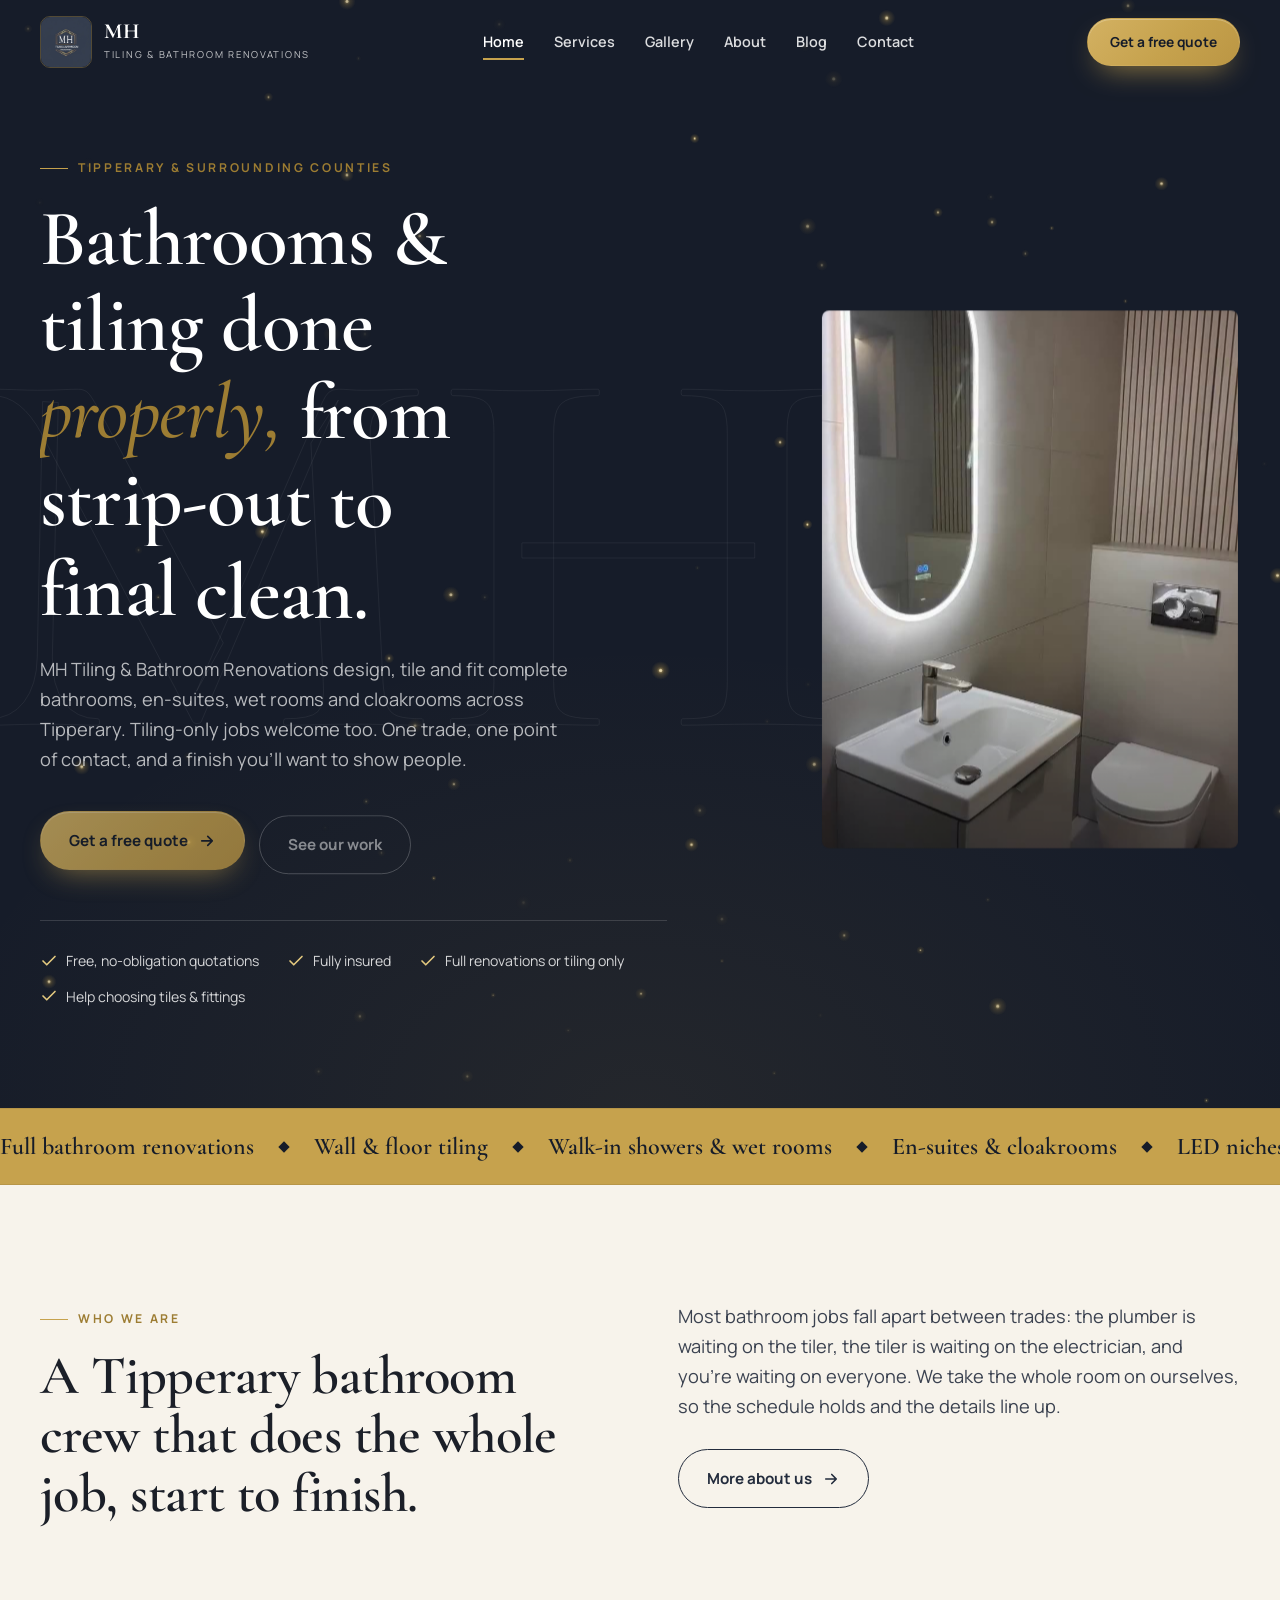
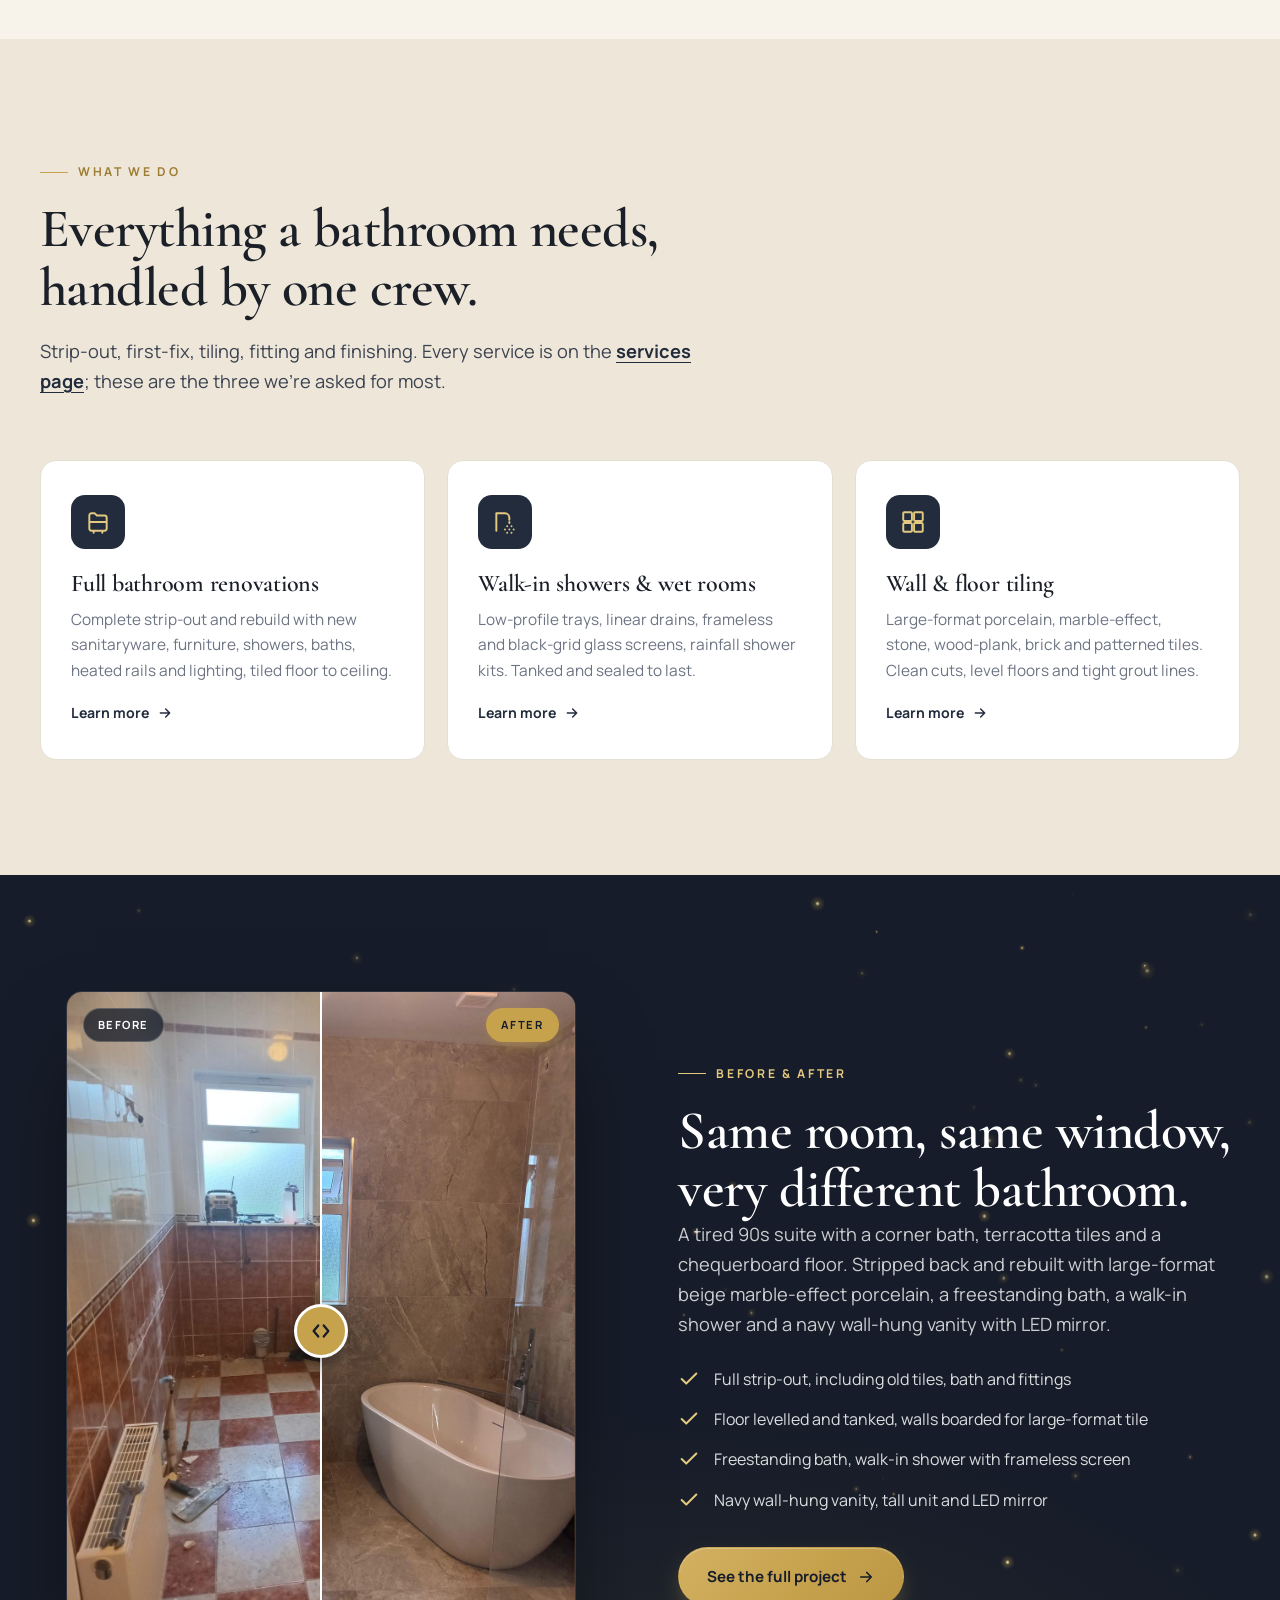
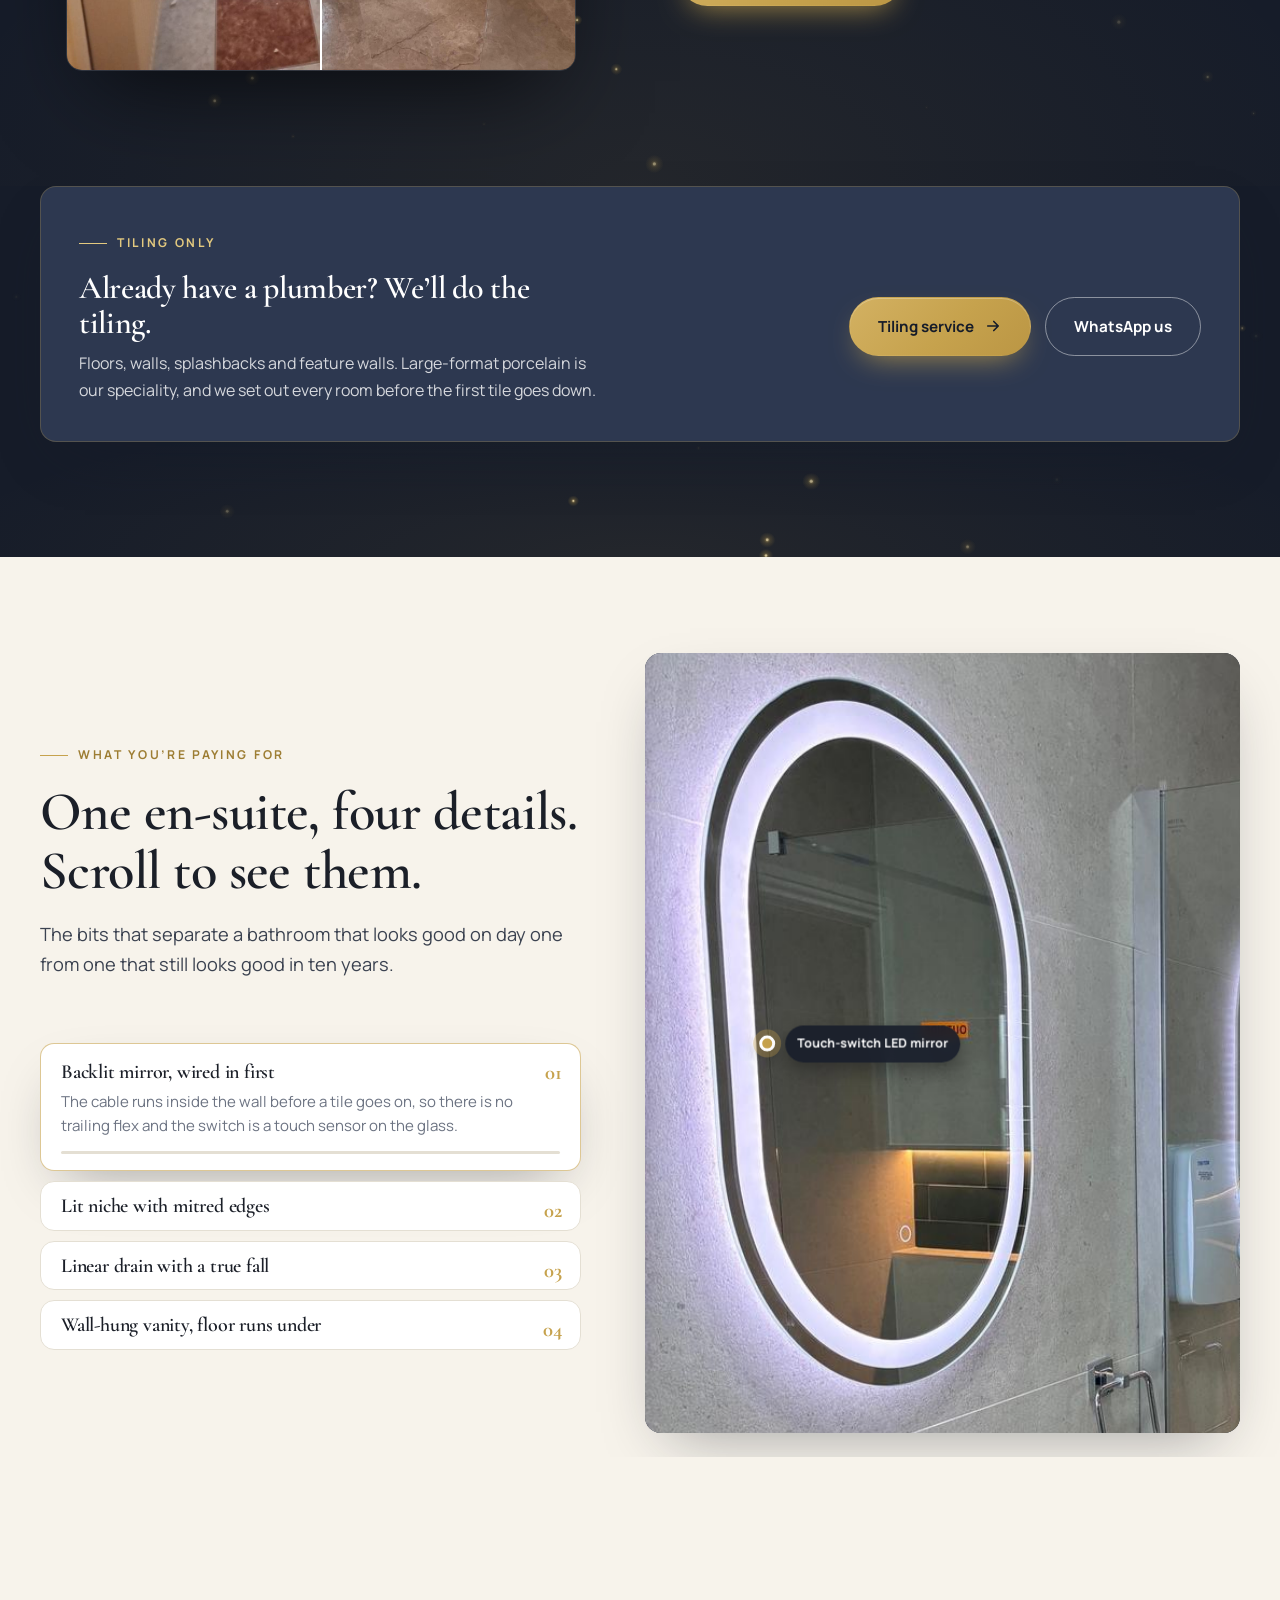
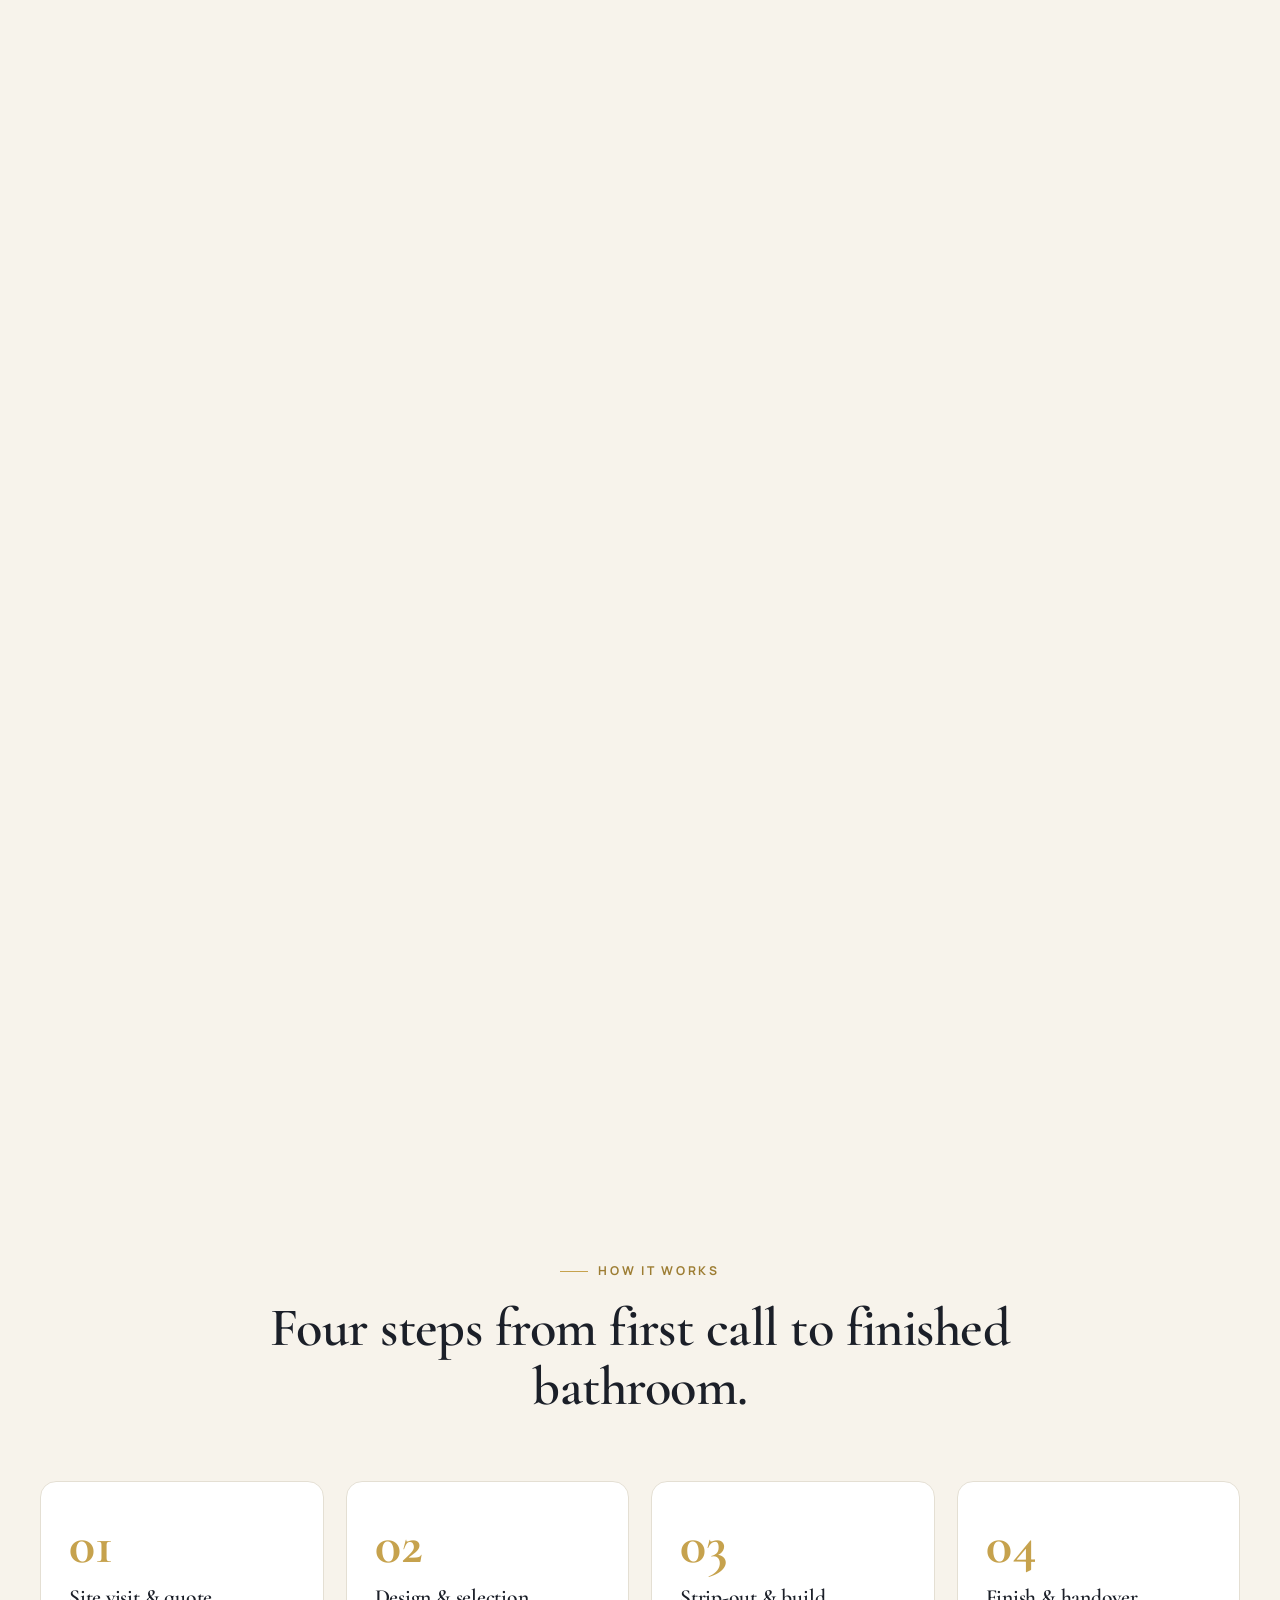
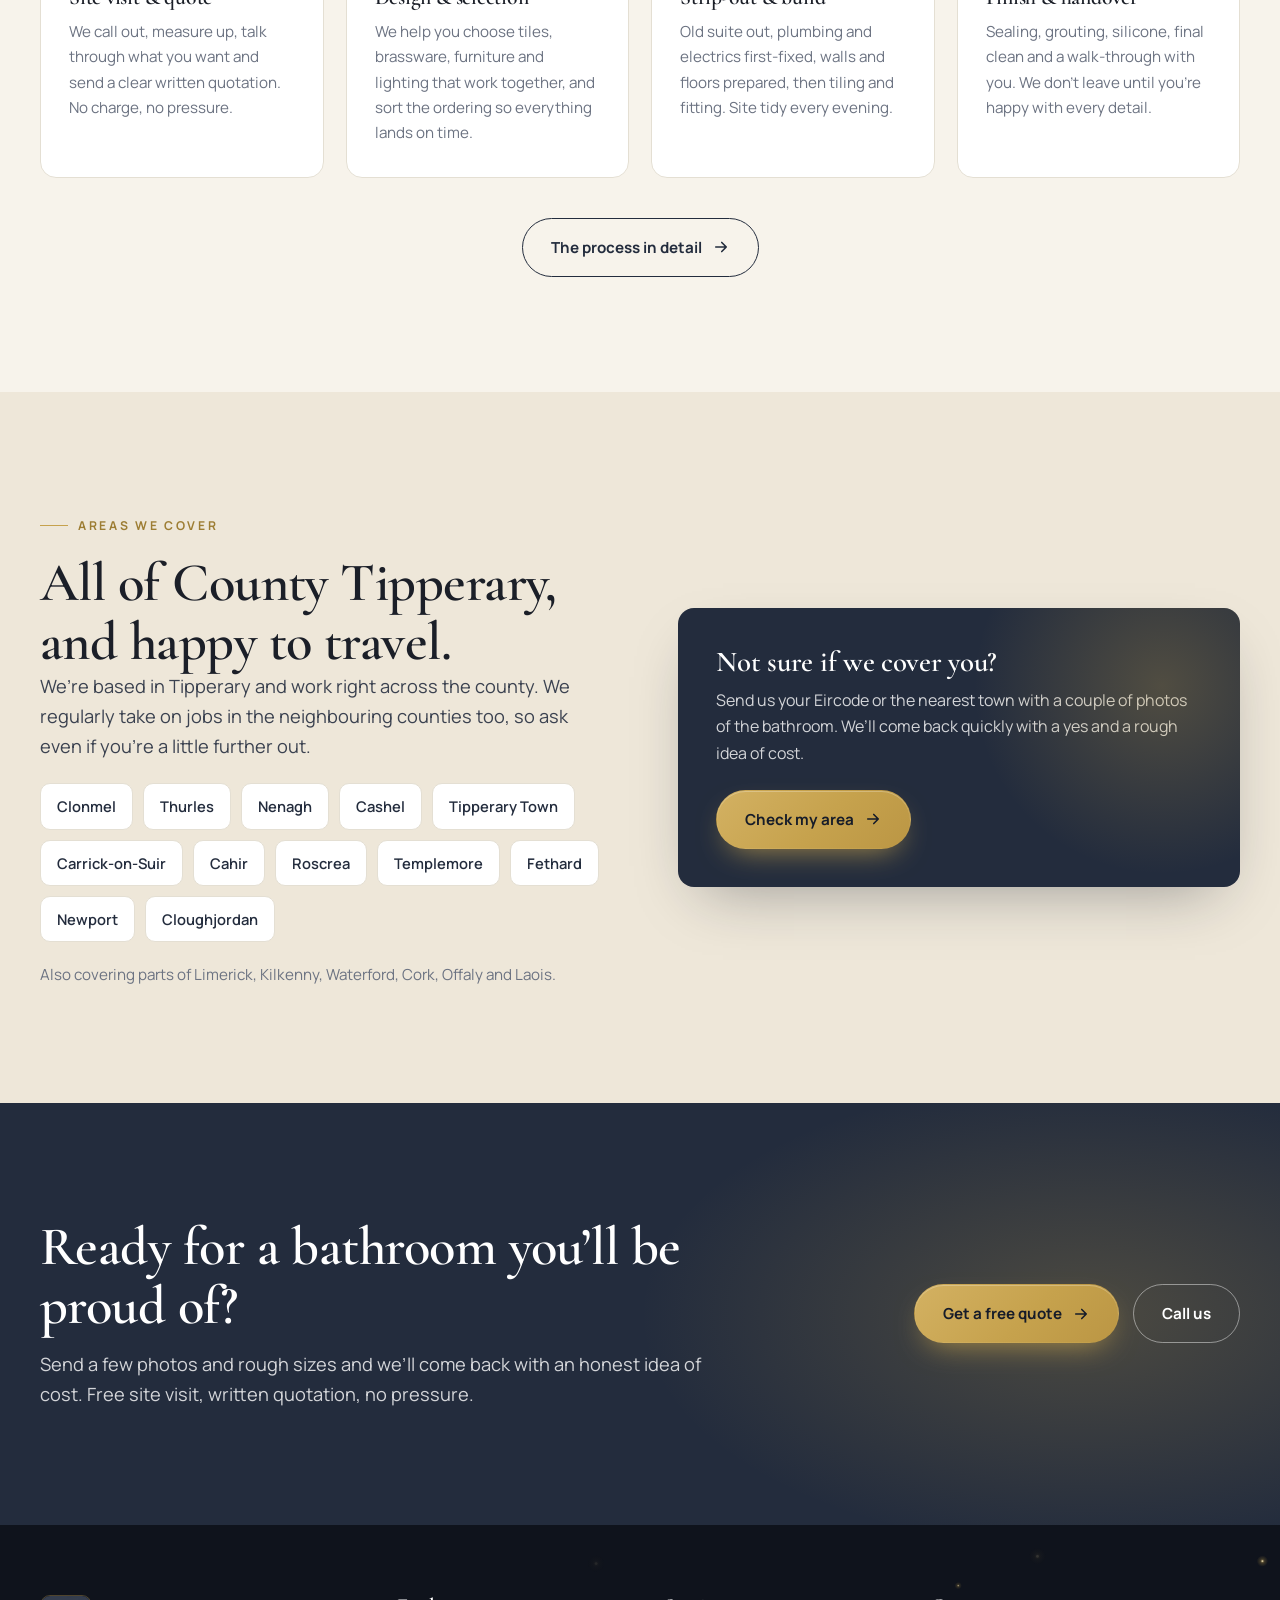
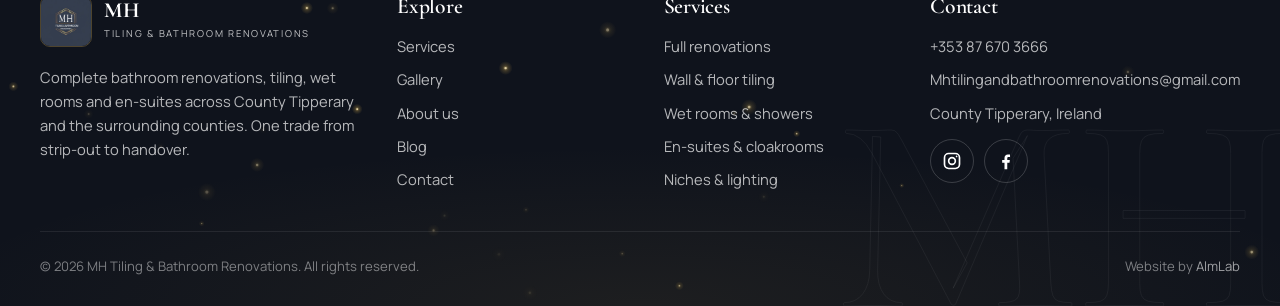
==== commit ea5ff7aa: "Use www as the canonical host to match the Vercel redirect Co-Authored-By: Claude Fable 5.1 <noreply" ====
--- a/index.html
+++ b/index.html
@@ -18,18 +18,18 @@
 <meta name="geo.placename" content="County Tipperary, Ireland">
 <meta name="geo.position" content="52.6;-7.9">
 <meta name="ICBM" content="52.6, -7.9">
-<link rel="canonical" href="https://mhtilingandbathrooms.ie/">
+<link rel="canonical" href="https://www.mhtilingandbathrooms.ie/">
 <meta property="og:type" content="website">
 <meta property="og:site_name" content="MH Tiling &amp; Bathroom Renovations">
 <meta property="og:title" content="Bathroom Renovations Tipperary | MH Tiling &amp; Bathroom Renovations">
 <meta property="og:description" content="Bathroom renovations and tiling in Tipperary. MH fit complete bathrooms, wet rooms, en-suites and cloakrooms in Clonmel, Thurles, Nenagh, Cashel and across the county. Free written quotes.">
-<meta property="og:url" content="https://mhtilingandbathrooms.ie/">
-<meta property="og:image" content="https://mhtilingandbathrooms.ie/og-image.jpg">
+<meta property="og:url" content="https://www.mhtilingandbathrooms.ie/">
+<meta property="og:image" content="https://www.mhtilingandbathrooms.ie/og-image.jpg">
 <meta property="og:locale" content="en_IE">
 <meta name="twitter:card" content="summary_large_image">
 <meta name="twitter:title" content="Bathroom Renovations Tipperary | MH Tiling &amp; Bathroom Renovations">
 <meta name="twitter:description" content="Bathroom renovations and tiling in Tipperary. MH fit complete bathrooms, wet rooms, en-suites and cloakrooms in Clonmel, Thurles, Nenagh, Cashel and across the county. Free written quotes.">
-<meta name="twitter:image" content="https://mhtilingandbathrooms.ie/og-image.jpg">
+<meta name="twitter:image" content="https://www.mhtilingandbathrooms.ie/og-image.jpg">
 <link rel="icon" type="image/png" sizes="64x64" href="favicon.png">
 <link rel="icon" type="image/png" sizes="192x192" href="icon-192.png">
 <link rel="apple-touch-icon" sizes="180x180" href="apple-touch-icon.png">
@@ -43,9 +43,9 @@
   "@type": "HomeAndConstructionBusiness",
   "name": "MH Tiling & Bathroom Renovations",
   "description": "Complete bathroom renovations, tiling, wet rooms, en-suites and cloakrooms across County Tipperary and surrounding counties.",
-  "url": "https://mhtilingandbathrooms.ie/",
-  "image": "https://mhtilingandbathrooms.ie/og-image.jpg",
-  "logo": "https://mhtilingandbathrooms.ie/img/logo.jpg",
+  "url": "https://www.mhtilingandbathrooms.ie/",
+  "image": "https://www.mhtilingandbathrooms.ie/og-image.jpg",
+  "logo": "https://www.mhtilingandbathrooms.ie/img/logo.jpg",
   "address": { "@type": "PostalAddress", "addressRegion": "County Tipperary", "addressCountry": "IE" },
   "geo": { "@type": "GeoCoordinates", "latitude": 52.6, "longitude": -7.9 },
   "openingHours": "Mo-Fr 08:00-18:00",
@@ -57,7 +57,7 @@
   "knowsAbout": ["Bathroom renovation","Wall and floor tiling","Wet rooms","Walk-in showers","En-suite installation"]
 }
 </script>
-<script type="application/ld+json">{"@context": "https://schema.org", "@type": "BreadcrumbList", "itemListElement": [{"@type": "ListItem", "position": 1, "name": "Home", "item": "https://mhtilingandbathrooms.ie/"}]}</script>
+<script type="application/ld+json">{"@context": "https://schema.org", "@type": "BreadcrumbList", "itemListElement": [{"@type": "ListItem", "position": 1, "name": "Home", "item": "https://www.mhtilingandbathrooms.ie/"}]}</script>
 </head>
 <body data-root="">
 
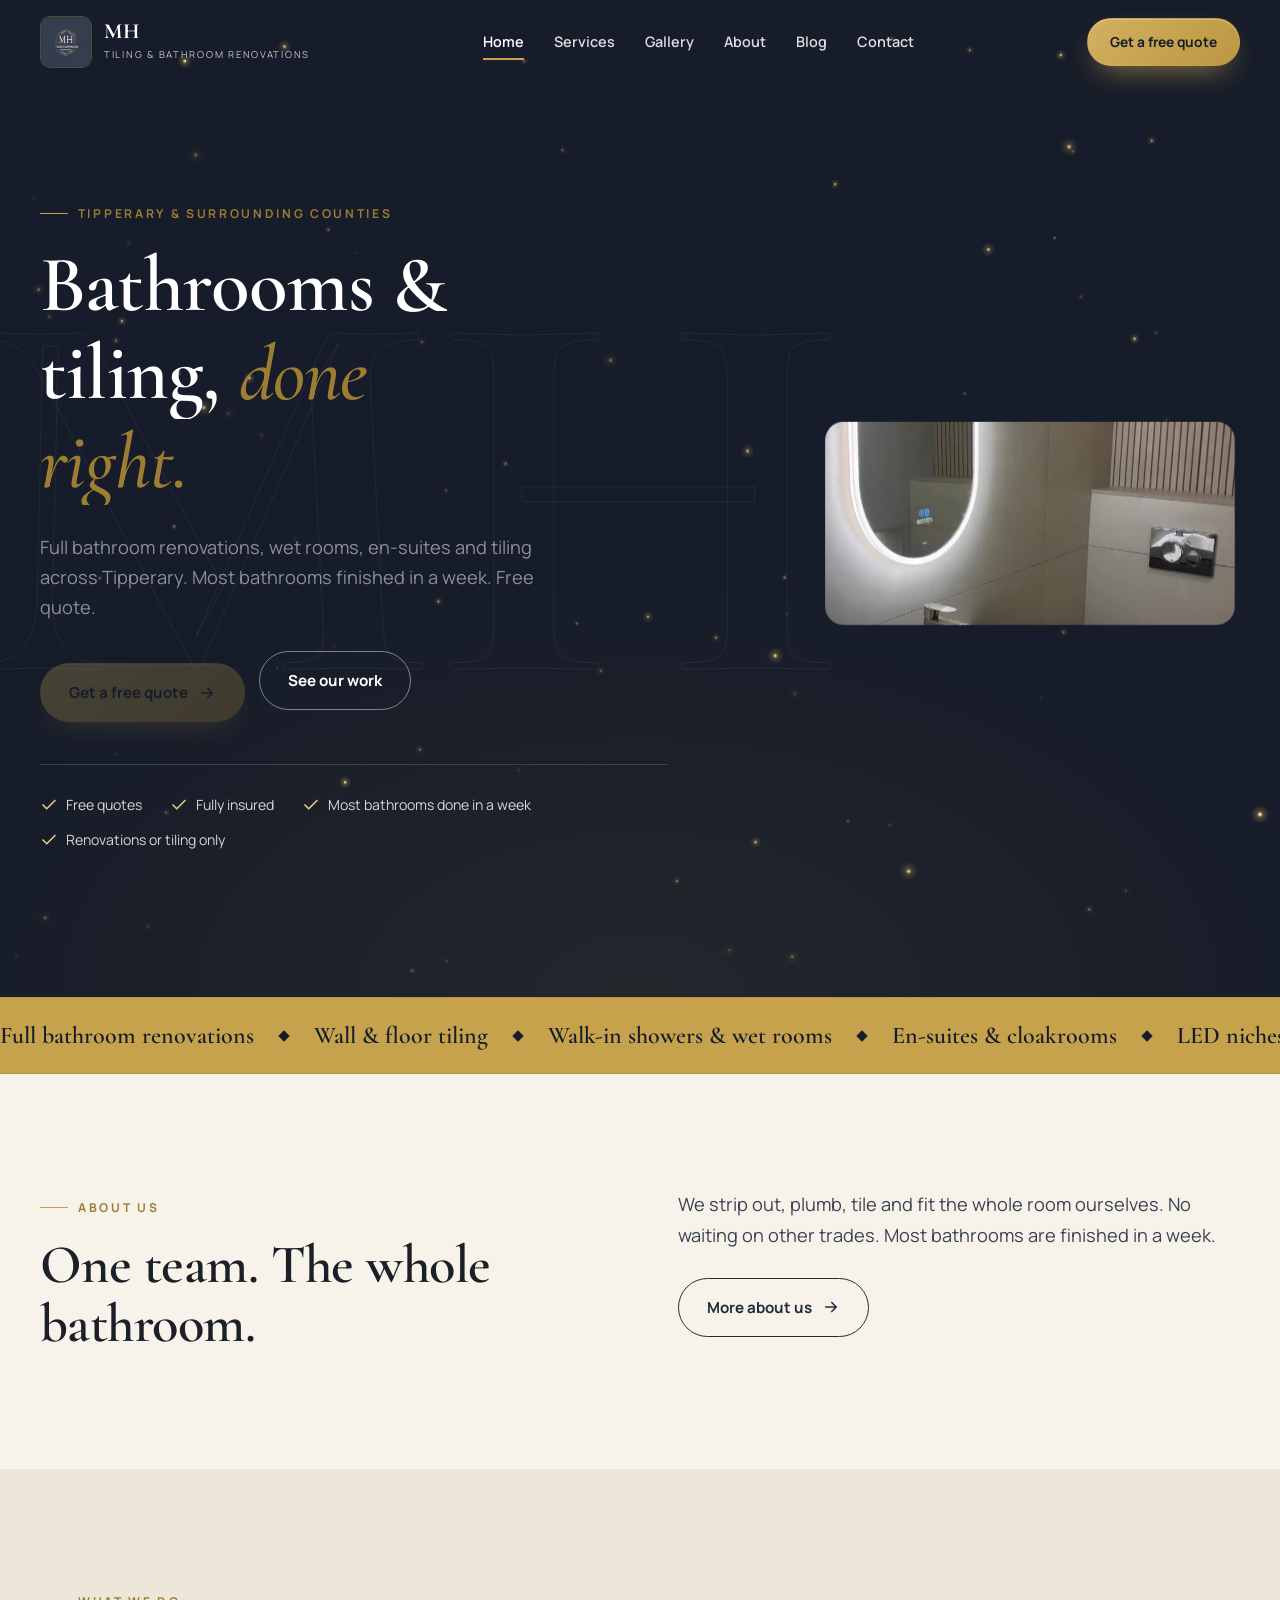
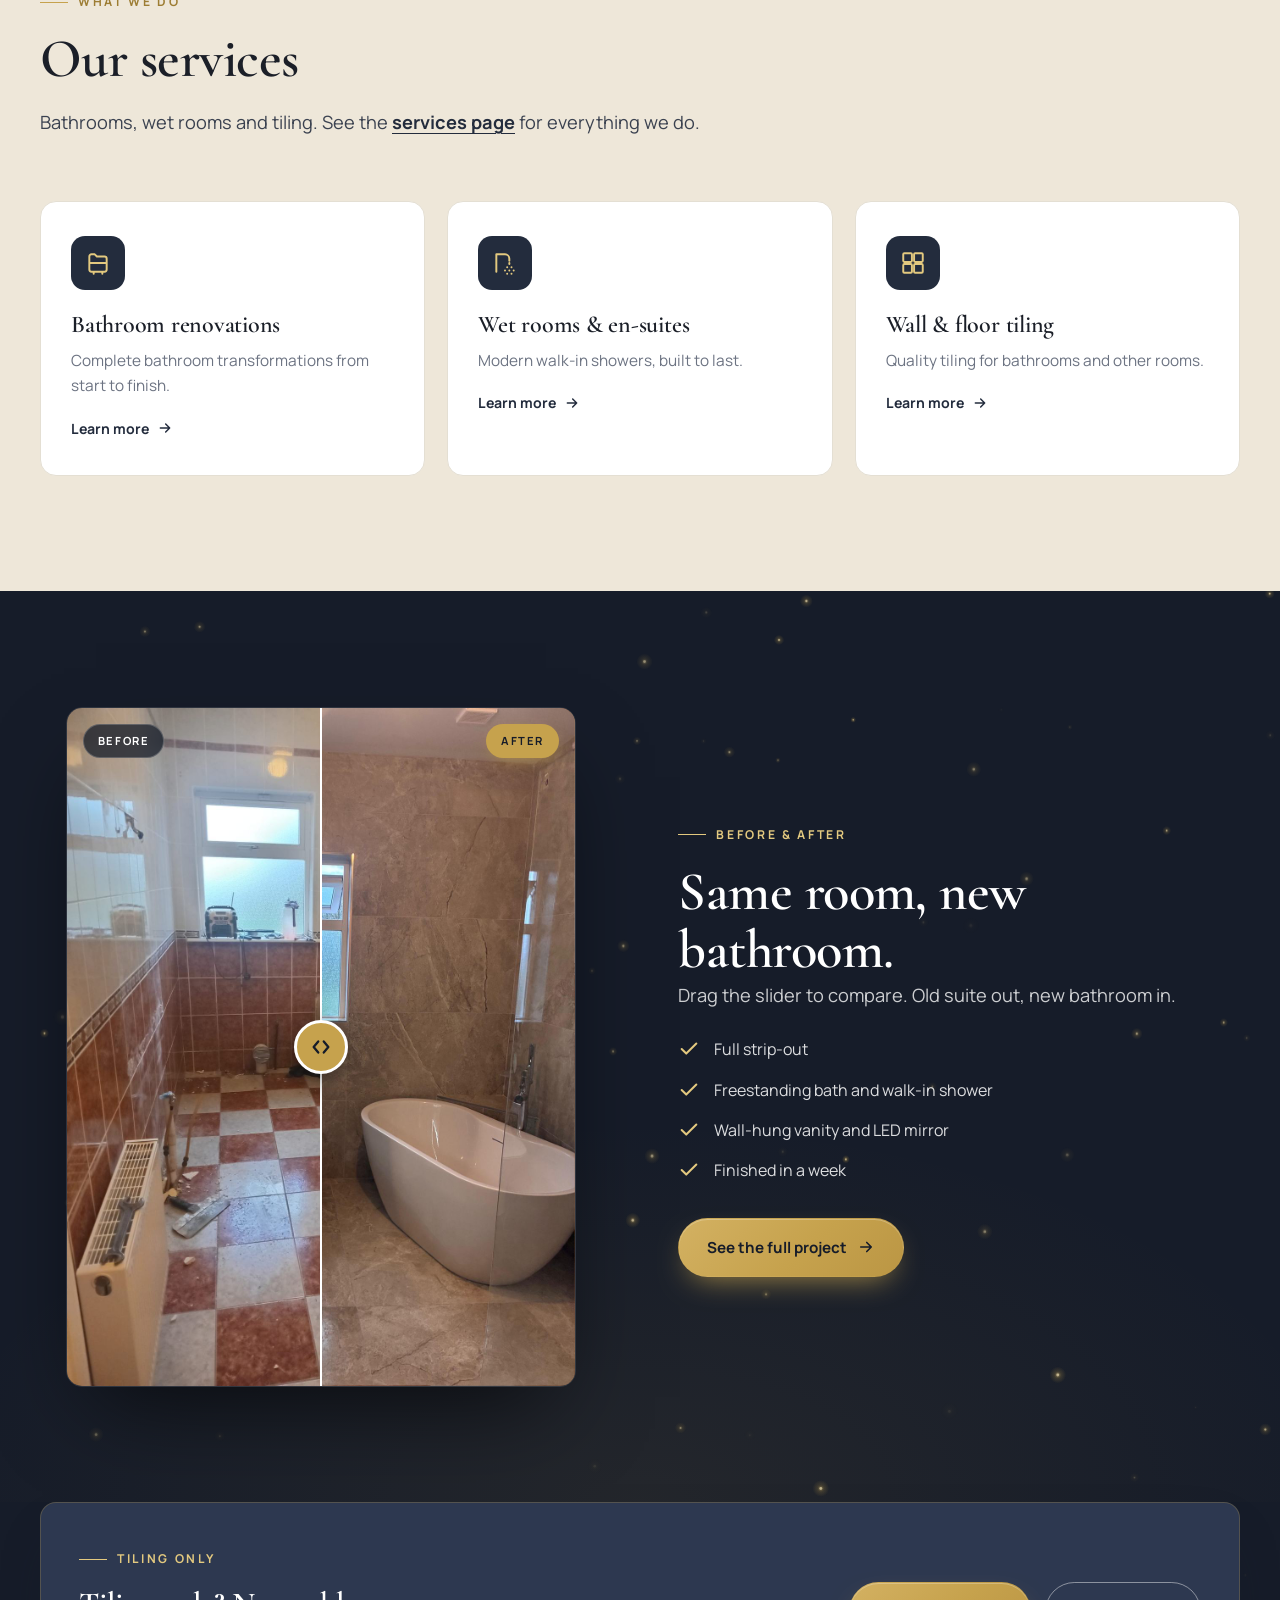
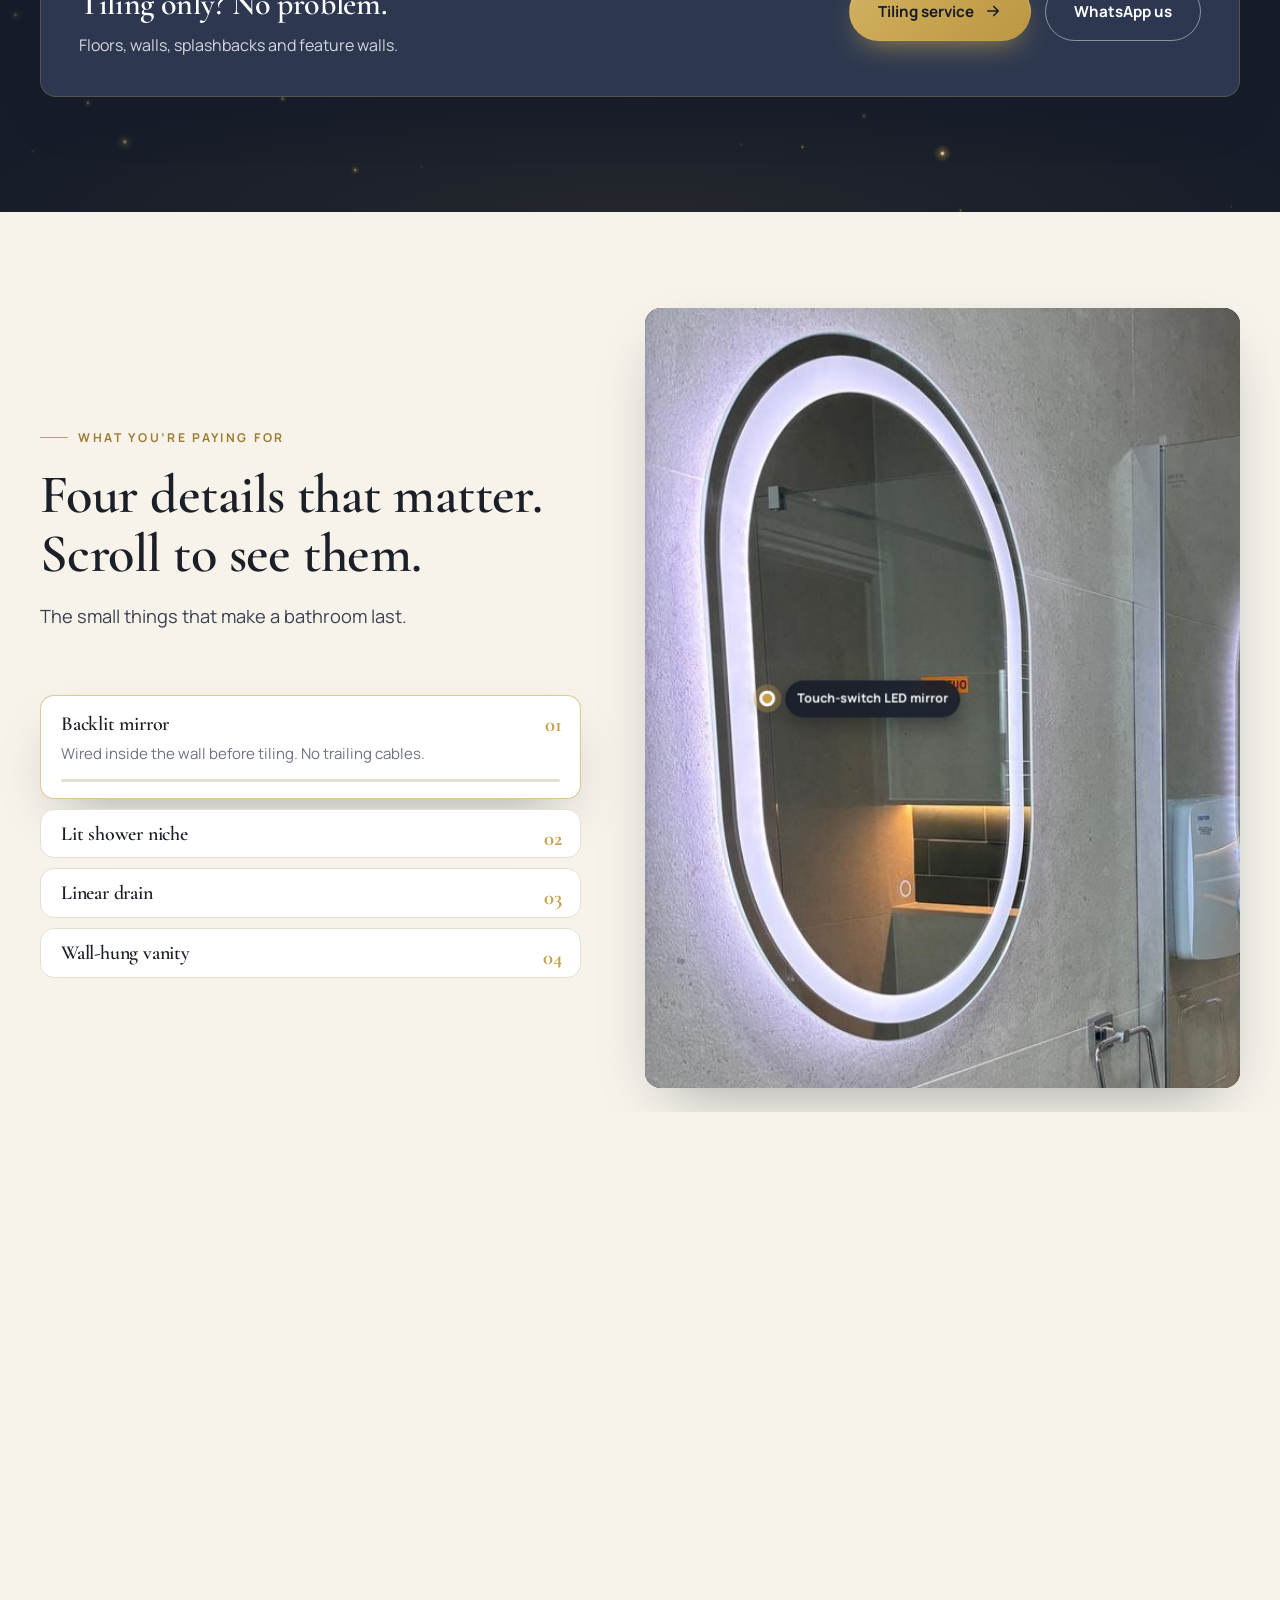
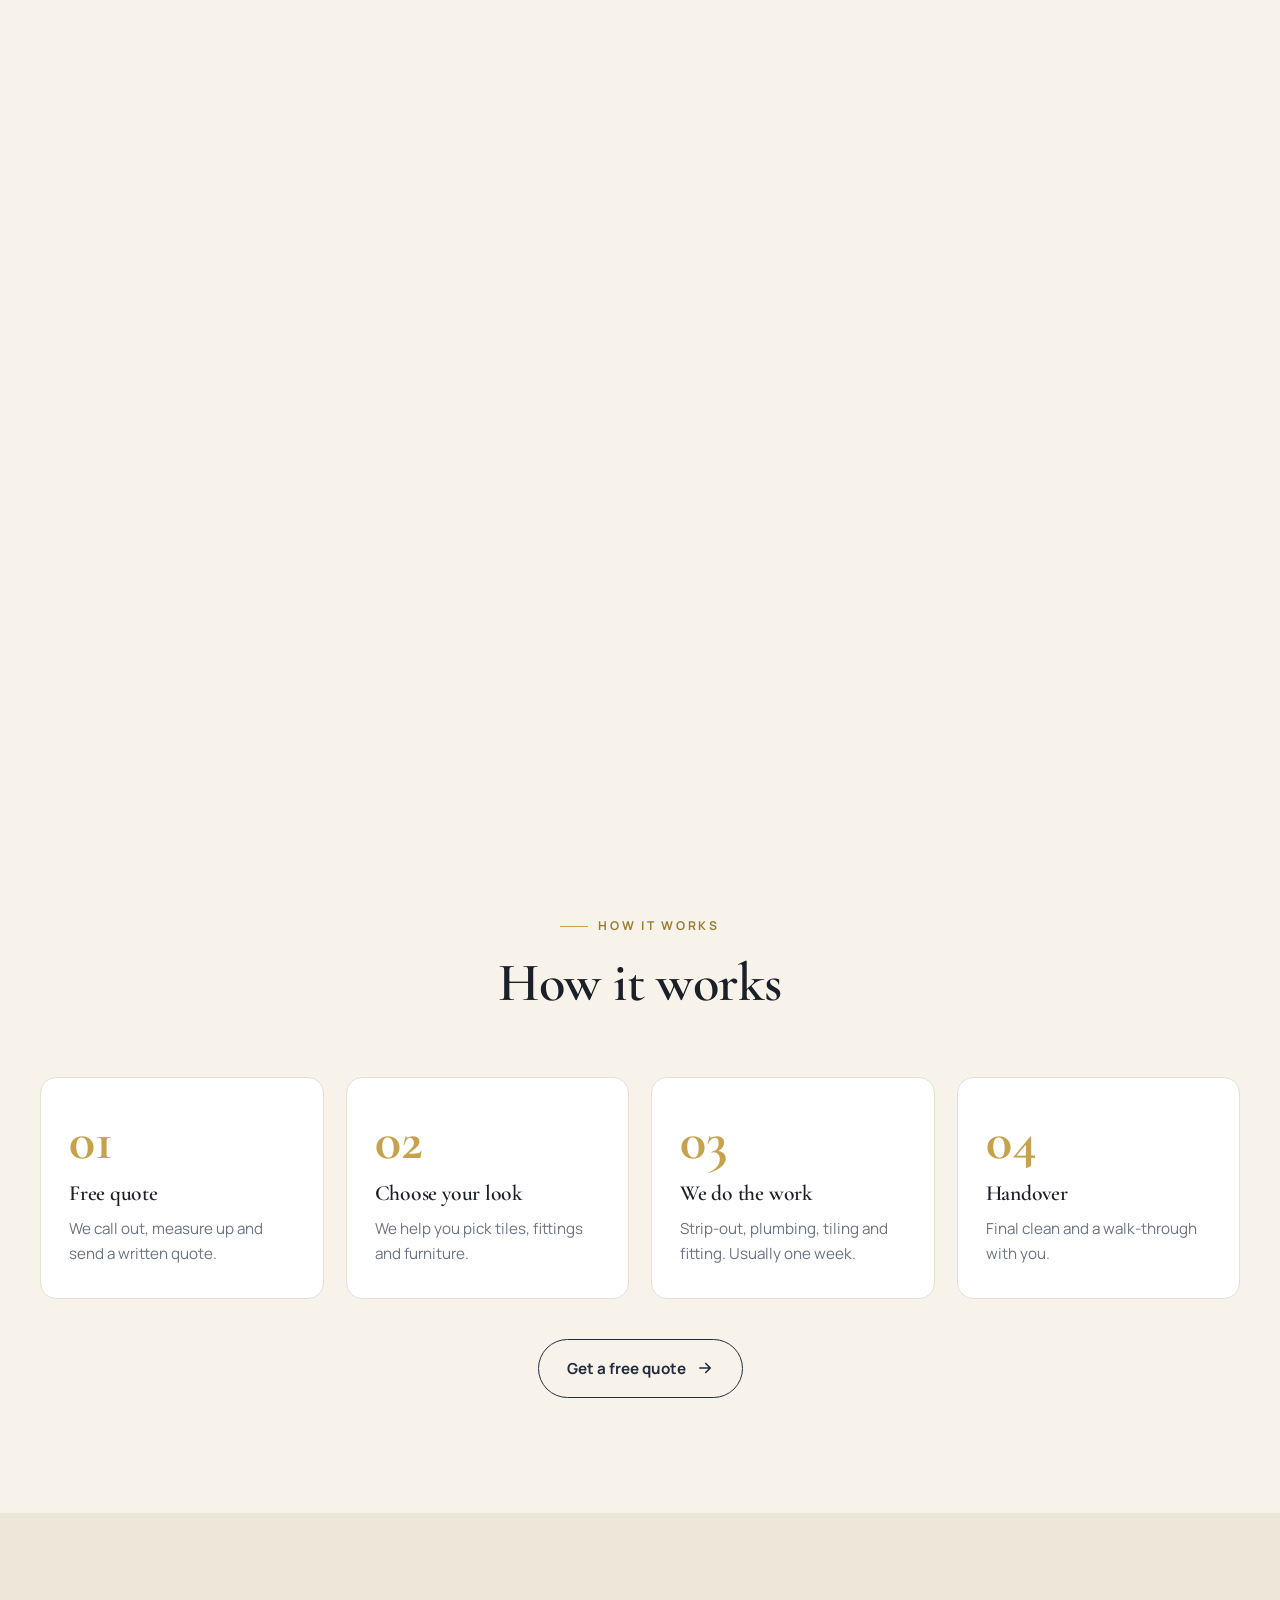
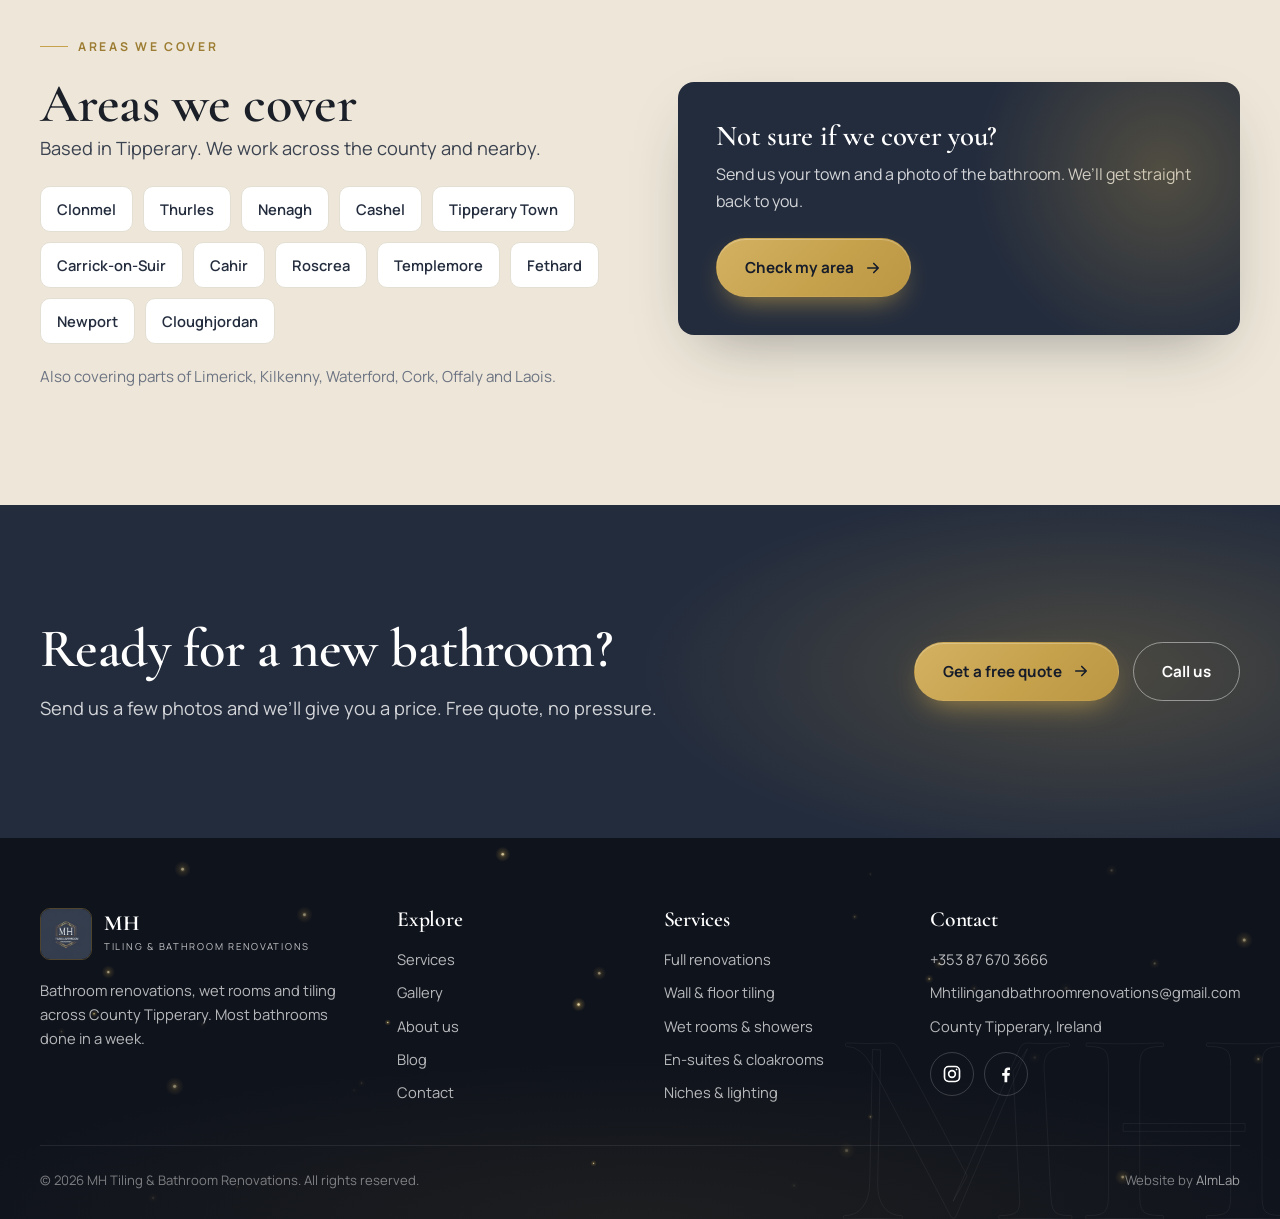
==== commit 9eef0eeb: "Simplify wording across the site, remove timeline, one-week turnaround Shorter headings and sentence" ====
--- a/index.html
+++ b/index.html
@@ -11,7 +11,7 @@
     2. Final domain        (canonical / og:url / JSON-LD)
 -->
 <title>Bathroom Renovations Tipperary | MH Tiling &amp; Bathroom Renovations</title>
-<meta name="description" content="Bathroom renovations and tiling in Tipperary. MH fit complete bathrooms, wet rooms, en-suites and cloakrooms in Clonmel, Thurles, Nenagh, Cashel and across the county. Free written quotes.">
+<meta name="description" content="Bathroom renovations and tiling in Tipperary. Full bathrooms, wet rooms and en-suites in Clonmel, Thurles, Nenagh, Cashel and across the county. Most done in a week. Free quotes.">
 <meta name="author" content="MH Tiling &amp; Bathroom Renovations">
 <meta name="robots" content="index, follow, max-image-preview:large">
 <meta name="geo.region" content="IE-TA">
@@ -22,13 +22,13 @@
 <meta property="og:type" content="website">
 <meta property="og:site_name" content="MH Tiling &amp; Bathroom Renovations">
 <meta property="og:title" content="Bathroom Renovations Tipperary | MH Tiling &amp; Bathroom Renovations">
-<meta property="og:description" content="Bathroom renovations and tiling in Tipperary. MH fit complete bathrooms, wet rooms, en-suites and cloakrooms in Clonmel, Thurles, Nenagh, Cashel and across the county. Free written quotes.">
+<meta property="og:description" content="Bathroom renovations and tiling in Tipperary. Full bathrooms, wet rooms and en-suites in Clonmel, Thurles, Nenagh, Cashel and across the county. Most done in a week. Free quotes.">
 <meta property="og:url" content="https://www.mhtilingandbathrooms.ie/">
 <meta property="og:image" content="https://www.mhtilingandbathrooms.ie/og-image.jpg">
 <meta property="og:locale" content="en_IE">
 <meta name="twitter:card" content="summary_large_image">
 <meta name="twitter:title" content="Bathroom Renovations Tipperary | MH Tiling &amp; Bathroom Renovations">
-<meta name="twitter:description" content="Bathroom renovations and tiling in Tipperary. MH fit complete bathrooms, wet rooms, en-suites and cloakrooms in Clonmel, Thurles, Nenagh, Cashel and across the county. Free written quotes.">
+<meta name="twitter:description" content="Bathroom renovations and tiling in Tipperary. Full bathrooms, wet rooms and en-suites in Clonmel, Thurles, Nenagh, Cashel and across the county. Most done in a week. Free quotes.">
 <meta name="twitter:image" content="https://www.mhtilingandbathrooms.ie/og-image.jpg">
 <link rel="icon" type="image/png" sizes="64x64" href="favicon.png">
 <link rel="icon" type="image/png" sizes="192x192" href="icon-192.png">
@@ -109,17 +109,17 @@
   <div class="wrap">
     <div>
       <span class="eyebrow">Tipperary &amp; surrounding counties</span>
-      <h1>Bathrooms &amp; tiling done <em class="g">properly,</em> from strip-out to final clean.</h1>
-      <p class="lead">MH Tiling &amp; Bathroom Renovations design, tile and fit complete bathrooms, en-suites, wet rooms and cloakrooms across Tipperary. Tiling-only jobs welcome too. One trade, one point of contact, and a finish you’ll want to show people.</p>
+      <h1>Bathrooms &amp; tiling, <em class="g">done right.</em></h1>
+      <p class="lead">Full bathroom renovations, wet rooms, en-suites and tiling across Tipperary. Most bathrooms finished in a week. Free quote.</p>
       <div class="btn-row">
         <a href="/contact" class="btn btn-gold">Get a free quote <svg viewBox="0 0 24 24" fill="none" stroke="currentColor" stroke-width="2.2" stroke-linecap="round" stroke-linejoin="round"><path d="M5 12h14M13 6l6 6-6 6"/></svg></a>
         <a href="/gallery" class="btn btn-outline">See our work</a>
       </div>
       <div class="trust">
-        <span><svg viewBox="0 0 24 24" fill="none" stroke="currentColor" stroke-width="2.2" stroke-linecap="round" stroke-linejoin="round"><path d="M20 6L9 17l-5-5"/></svg>Free, no-obligation quotations</span>
+        <span><svg viewBox="0 0 24 24" fill="none" stroke="currentColor" stroke-width="2.2" stroke-linecap="round" stroke-linejoin="round"><path d="M20 6L9 17l-5-5"/></svg>Free quotes</span>
         <span><svg viewBox="0 0 24 24" fill="none" stroke="currentColor" stroke-width="2.2" stroke-linecap="round" stroke-linejoin="round"><path d="M20 6L9 17l-5-5"/></svg>Fully insured</span>
-        <span><svg viewBox="0 0 24 24" fill="none" stroke="currentColor" stroke-width="2.2" stroke-linecap="round" stroke-linejoin="round"><path d="M20 6L9 17l-5-5"/></svg>Full renovations or tiling only</span>
-        <span><svg viewBox="0 0 24 24" fill="none" stroke="currentColor" stroke-width="2.2" stroke-linecap="round" stroke-linejoin="round"><path d="M20 6L9 17l-5-5"/></svg>Help choosing tiles &amp; fittings</span>
+        <span><svg viewBox="0 0 24 24" fill="none" stroke="currentColor" stroke-width="2.2" stroke-linecap="round" stroke-linejoin="round"><path d="M20 6L9 17l-5-5"/></svg>Most bathrooms done in a week</span>
+        <span><svg viewBox="0 0 24 24" fill="none" stroke="currentColor" stroke-width="2.2" stroke-linecap="round" stroke-linejoin="round"><path d="M20 6L9 17l-5-5"/></svg>Renovations or tiling only</span>
       </div>
     </div>
     <div class="vwrap">
@@ -128,7 +128,7 @@
       <div class="vcard">
         <video src="video/hero.mp4" poster="video/hero-poster.jpg" autoplay muted loop playsinline aria-label="Short video walkthrough of recent MH bathroom projects"></video>
       </div>
-      <div class="pill"><i><svg viewBox="0 0 24 24" fill="none" stroke="currentColor" stroke-width="2.2" stroke-linecap="round" stroke-linejoin="round"><path d="M20 6L9 17l-5-5"/></svg></i><span>Tiled &amp; fitted by us<small>No subcontractors to chase</small></span></div>
+      <div class="pill"><i><svg viewBox="0 0 24 24" fill="none" stroke="currentColor" stroke-width="2.2" stroke-linecap="round" stroke-linejoin="round"><path d="M20 6L9 17l-5-5"/></svg></i><span>Done in a week<small>Most full bathrooms</small></span></div>
     </div>
   </div>
   <div class="scroll" aria-hidden="true">Scroll<i></i></div>
@@ -147,11 +147,11 @@
   <div class="wrap">
     <div class="split" style="align-items:start">
       <div>
-        <span class="eyebrow">Who we are</span>
-        <h2 data-split>A Tipperary bathroom crew that does the whole job, start to finish.</h2>
-      </div>
-      <div>
-        <p class="lead" data-reveal>Most bathroom jobs fall apart between trades: the plumber is waiting on the tiler, the tiler is waiting on the electrician, and you’re waiting on everyone. We take the whole room on ourselves, so the schedule holds and the details line up.</p>
+        <span class="eyebrow">About us</span>
+        <h2 data-split>One team. The whole bathroom.</h2>
+      </div>
+      <div>
+        <p class="lead" data-reveal>We strip out, plumb, tile and fit the whole room ourselves. No waiting on other trades. Most bathrooms are finished in a week.</p>
         <div class="btn-row" data-reveal style="margin-top:28px"><a href="/about" class="btn btn-line">More about us <svg viewBox="0 0 24 24" fill="none" stroke="currentColor" stroke-width="2.2" stroke-linecap="round" stroke-linejoin="round"><path d="M5 12h14M13 6l6 6-6 6"/></svg></a></div>
       </div>
     </div>
@@ -162,26 +162,26 @@
   <div class="wrap">
     <div class="head">
       <span class="eyebrow">What we do</span>
-      <h2 data-split>Everything a bathroom needs, handled by one crew.</h2>
-      <p class="lead" data-reveal>Strip-out, first-fix, tiling, fitting and finishing. Every service is on the <a href="/services" style="font-weight:700;color:var(--navy);text-decoration:underline;text-underline-offset:4px">services page</a>; these are the three we’re asked for most.</p>
+      <h2 data-split>Our services</h2>
+      <p class="lead" data-reveal>Bathrooms, wet rooms and tiling. See the <a href="/services" style="font-weight:700;color:var(--navy);text-decoration:underline;text-underline-offset:4px">services page</a> for everything we do.</p>
     </div>
     <div class="grid3" data-reveal="group">
       <a class="card" href="/services#full">
         <div class="ic"><svg viewBox="0 0 24 24" fill="none" stroke="currentColor" stroke-width="1.8" stroke-linecap="round" stroke-linejoin="round"><path d="M4 12h16M4 12V6a2 2 0 012-2h3l2 2h7a2 2 0 012 2v4M4 12v6a2 2 0 002 2h12a2 2 0 002-2v-6M8 20v2M16 20v2"/></svg></div>
-        <h3>Full bathroom renovations</h3>
-        <p>Complete strip-out and rebuild with new sanitaryware, furniture, showers, baths, heated rails and lighting, tiled floor to ceiling.</p>
+        <h3>Bathroom renovations</h3>
+        <p>Complete bathroom transformations from start to finish.</p>
         <span class="more">Learn more <svg viewBox="0 0 24 24" fill="none" stroke="currentColor" stroke-width="2.2" stroke-linecap="round" stroke-linejoin="round"><path d="M5 12h14M13 6l6 6-6 6"/></svg></span>
       </a>
       <a class="card" href="/services#wetrooms">
         <div class="ic"><svg viewBox="0 0 24 24" fill="none" stroke="currentColor" stroke-width="1.8" stroke-linecap="round" stroke-linejoin="round"><path d="M4 4v16M4 4h8a4 4 0 014 4v2M16 12v1M14 16h.01M16 19h.01M18 16h.01M12 19h.01M20 19h.01M14 22h.01M18 22h.01"/></svg></div>
-        <h3>Walk-in showers &amp; wet rooms</h3>
-        <p>Low-profile trays, linear drains, frameless and black-grid glass screens, rainfall shower kits. Tanked and sealed to last.</p>
+        <h3>Wet rooms &amp; en-suites</h3>
+        <p>Modern walk-in showers, built to last.</p>
         <span class="more">Learn more <svg viewBox="0 0 24 24" fill="none" stroke="currentColor" stroke-width="2.2" stroke-linecap="round" stroke-linejoin="round"><path d="M5 12h14M13 6l6 6-6 6"/></svg></span>
       </a>
       <a class="card" href="/services#tiling">
         <div class="ic"><svg viewBox="0 0 24 24" fill="none" stroke="currentColor" stroke-width="1.8" stroke-linecap="round" stroke-linejoin="round"><rect x="3" y="3" width="8" height="8" rx="1"/><rect x="13" y="3" width="8" height="8" rx="1"/><rect x="3" y="13" width="8" height="8" rx="1"/><rect x="13" y="13" width="8" height="8" rx="1"/></svg></div>
         <h3>Wall &amp; floor tiling</h3>
-        <p>Large-format porcelain, marble-effect, stone, wood-plank, brick and patterned tiles. Clean cuts, level floors and tight grout lines.</p>
+        <p>Quality tiling for bathrooms and other rooms.</p>
         <span class="more">Learn more <svg viewBox="0 0 24 24" fill="none" stroke="currentColor" stroke-width="2.2" stroke-linecap="round" stroke-linejoin="round"><path d="M5 12h14M13 6l6 6-6 6"/></svg></span>
       </a>
     </div>
@@ -191,8 +191,8 @@
 <section class="hs">
   <div class="pin">
     <div class="hs-head">
-      <div><span class="eyebrow">Recent work</span><h2>Scroll through the latest projects.</h2></div>
-      <p>Tap any project to see every photo, or head to the gallery for all fourteen.</p>
+      <div><span class="eyebrow">Our work</span><h2>Recent projects</h2></div>
+      <p>Tap a project to see the photos.</p>
     </div>
     <div class="track" id="hsTrack"></div>
     <div class="prog"><i></i></div>
@@ -212,13 +212,13 @@
     </div>
     <div>
       <span class="eyebrow">Before &amp; after</span>
-      <h2 data-split>Same room, same window, very different bathroom.</h2>
-      <p class="lead" data-reveal>A tired 90s suite with a corner bath, terracotta tiles and a chequerboard floor. Stripped back and rebuilt with large-format beige marble-effect porcelain, a freestanding bath, a walk-in shower and a navy wall-hung vanity with LED mirror.</p>
+      <h2 data-split>Same room, new bathroom.</h2>
+      <p class="lead" data-reveal>Drag the slider to compare. Old suite out, new bathroom in.</p>
       <ul class="checks" data-reveal="group">
-        <li><svg viewBox="0 0 24 24" fill="none" stroke="currentColor" stroke-width="2.2" stroke-linecap="round" stroke-linejoin="round"><path d="M20 6L9 17l-5-5"/></svg>Full strip-out, including old tiles, bath and fittings</li>
-        <li><svg viewBox="0 0 24 24" fill="none" stroke="currentColor" stroke-width="2.2" stroke-linecap="round" stroke-linejoin="round"><path d="M20 6L9 17l-5-5"/></svg>Floor levelled and tanked, walls boarded for large-format tile</li>
-        <li><svg viewBox="0 0 24 24" fill="none" stroke="currentColor" stroke-width="2.2" stroke-linecap="round" stroke-linejoin="round"><path d="M20 6L9 17l-5-5"/></svg>Freestanding bath, walk-in shower with frameless screen</li>
-        <li><svg viewBox="0 0 24 24" fill="none" stroke="currentColor" stroke-width="2.2" stroke-linecap="round" stroke-linejoin="round"><path d="M20 6L9 17l-5-5"/></svg>Navy wall-hung vanity, tall unit and LED mirror</li>
+        <li><svg viewBox="0 0 24 24" fill="none" stroke="currentColor" stroke-width="2.2" stroke-linecap="round" stroke-linejoin="round"><path d="M20 6L9 17l-5-5"/></svg>Full strip-out</li>
+        <li><svg viewBox="0 0 24 24" fill="none" stroke="currentColor" stroke-width="2.2" stroke-linecap="round" stroke-linejoin="round"><path d="M20 6L9 17l-5-5"/></svg>Freestanding bath and walk-in shower</li>
+        <li><svg viewBox="0 0 24 24" fill="none" stroke="currentColor" stroke-width="2.2" stroke-linecap="round" stroke-linejoin="round"><path d="M20 6L9 17l-5-5"/></svg>Wall-hung vanity and LED mirror</li>
+        <li><svg viewBox="0 0 24 24" fill="none" stroke="currentColor" stroke-width="2.2" stroke-linecap="round" stroke-linejoin="round"><path d="M20 6L9 17l-5-5"/></svg>Finished in a week</li>
       </ul>
       <div class="btn-row" data-reveal style="margin-top:34px"><a href="/gallery" class="btn btn-gold">See the full project <svg viewBox="0 0 24 24" fill="none" stroke="currentColor" stroke-width="2.2" stroke-linecap="round" stroke-linejoin="round"><path d="M5 12h14M13 6l6 6-6 6"/></svg></a></div>
     </div>
@@ -231,8 +231,8 @@
       <div class="split" style="align-items:center">
         <div>
           <span class="eyebrow">Tiling only</span>
-          <h3 style="font-size:2rem">Already have a plumber? We’ll do the tiling.</h3>
-          <p>Floors, walls, splashbacks and feature walls. Large-format porcelain is our speciality, and we set out every room before the first tile goes down.</p>
+          <h3 style="font-size:2rem">Tiling only? No problem.</h3>
+          <p>Floors, walls, splashbacks and feature walls.</p>
         </div>
         <div class="btn-row" style="justify-content:flex-end"><a href="/services#tiling" class="btn btn-gold">Tiling service <svg viewBox="0 0 24 24" fill="none" stroke="currentColor" stroke-width="2.2" stroke-linecap="round" stroke-linejoin="round"><path d="M5 12h14M13 6l6 6-6 6"/></svg></a><a href="https://wa.me/353876703666" target="_blank" rel="noopener" class="btn btn-outline">WhatsApp us</a></div>
       </div>
@@ -247,15 +247,15 @@
         <div>
           <div class="head">
             <span class="eyebrow">What you’re paying for</span>
-            <h2>One en-suite, four details. Scroll to see them.</h2>
-            <p class="lead">The bits that separate a bathroom that looks good on day one from one that still looks good in ten years.</p>
+            <h2>Four details that matter. Scroll to see them.</h2>
+            <p class="lead">The small things that make a bathroom last.</p>
           </div>
           <div class="mstage"><span class="n">01</span><h3></h3><p></p><div class="bar"><i></i></div></div>
           <ol class="stages">
-            <li data-px="19" data-py="27" data-z="1.9"><span class="n">01</span><h3>Backlit mirror, wired in first</h3><p>The cable runs inside the wall before a tile goes on, so there is no trailing flex and the switch is a touch sensor on the glass.</p><div class="bar"><i></i></div></li>
-            <li data-px="79" data-py="40" data-z="2.2"><span class="n">02</span><h3>Lit niche with mitred edges</h3><p>Cut into the wall, tanked, tiled with 45-degree mitred edges instead of plastic trim, and lit by a hidden LED strip.</p><div class="bar"><i></i></div></li>
-            <li data-px="61" data-py="83" data-z="2.3"><span class="n">03</span><h3>Linear drain with a true fall</h3><p>The floor is screeded to fall one way, tanked, and flood-tested before tiling. That is what keeps a wet room dry underneath.</p><div class="bar"><i></i></div></li>
-            <li data-px="32" data-py="82" data-z="2"><span class="n">04</span><h3>Wall-hung vanity, floor runs under</h3><p>Fixed to a hidden frame so the floor tile carries on underneath. Easier to clean, and a small room looks bigger.</p><div class="bar"><i></i></div></li>
+            <li data-px="19" data-py="27" data-z="1.9"><span class="n">01</span><h3>Backlit mirror</h3><p>Wired inside the wall before tiling. No trailing cables.</p><div class="bar"><i></i></div></li>
+            <li data-px="79" data-py="40" data-z="2.2"><span class="n">02</span><h3>Lit shower niche</h3><p>Built into the wall with mitred tile edges and hidden LED.</p><div class="bar"><i></i></div></li>
+            <li data-px="61" data-py="83" data-z="2.3"><span class="n">03</span><h3>Linear drain</h3><p>Floor laid to fall, tanked and tested before tiling.</p><div class="bar"><i></i></div></li>
+            <li data-px="32" data-py="82" data-z="2"><span class="n">04</span><h3>Wall-hung vanity</h3><p>Floor tiles run underneath. Easy to clean, and the room looks bigger.</p><div class="bar"><i></i></div></li>
           </ol>
         </div>
         <div class="cam-frame">
@@ -276,15 +276,15 @@
   <div class="wrap">
     <div class="head center">
       <span class="eyebrow">How it works</span>
-      <h2 data-split>Four steps from first call to finished bathroom.</h2>
+      <h2 data-split>How it works</h2>
     </div>
     <div class="steps" data-reveal="group">
-      <div class="step"><h3>Site visit &amp; quote</h3><p>We call out, measure up, talk through what you want and send a clear written quotation. No charge, no pressure.</p></div>
-      <div class="step"><h3>Design &amp; selection</h3><p>We help you choose tiles, brassware, furniture and lighting that work together, and sort the ordering so everything lands on time.</p></div>
-      <div class="step"><h3>Strip-out &amp; build</h3><p>Old suite out, plumbing and electrics first-fixed, walls and floors prepared, then tiling and fitting. Site tidy every evening.</p></div>
-      <div class="step"><h3>Finish &amp; handover</h3><p>Sealing, grouting, silicone, final clean and a walk-through with you. We don’t leave until you’re happy with every detail.</p></div>
-    </div>
-    <div class="btn-row" data-reveal style="justify-content:center;margin-top:40px"><a href="/about#process" class="btn btn-line">The process in detail <svg viewBox="0 0 24 24" fill="none" stroke="currentColor" stroke-width="2.2" stroke-linecap="round" stroke-linejoin="round"><path d="M5 12h14M13 6l6 6-6 6"/></svg></a></div>
+      <div class="step"><h3>Free quote</h3><p>We call out, measure up and send a written quote.</p></div>
+      <div class="step"><h3>Choose your look</h3><p>We help you pick tiles, fittings and furniture.</p></div>
+      <div class="step"><h3>We do the work</h3><p>Strip-out, plumbing, tiling and fitting. Usually one week.</p></div>
+      <div class="step"><h3>Handover</h3><p>Final clean and a walk-through with you.</p></div>
+    </div>
+    <div class="btn-row" data-reveal style="justify-content:center;margin-top:40px"><a href="/contact" class="btn btn-line">Get a free quote <svg viewBox="0 0 24 24" fill="none" stroke="currentColor" stroke-width="2.2" stroke-linecap="round" stroke-linejoin="round"><path d="M5 12h14M13 6l6 6-6 6"/></svg></a></div>
   </div>
 </section>
 
@@ -293,8 +293,8 @@
   <div class="wrap split">
     <div>
       <span class="eyebrow">Areas we cover</span>
-      <h2 data-split>All of County Tipperary, and happy to travel.</h2>
-      <p class="lead" data-reveal>We’re based in Tipperary and work right across the county. We regularly take on jobs in the neighbouring counties too, so ask even if you’re a little further out.</p>
+      <h2 data-split>Areas we cover</h2>
+      <p class="lead" data-reveal>Based in Tipperary. We work across the county and nearby.</p>
       <div class="towns" data-reveal="group">
         <span>Clonmel</span><span>Thurles</span><span>Nenagh</span><span>Cashel</span><span>Tipperary Town</span><span>Carrick-on-Suir</span><span>Cahir</span><span>Roscrea</span><span>Templemore</span><span>Fethard</span><span>Newport</span><span>Cloughjordan</span>
       </div>
@@ -302,7 +302,7 @@
     </div>
     <div class="panel" data-reveal>
       <h3>Not sure if we cover you?</h3>
-      <p>Send us your Eircode or the nearest town with a couple of photos of the bathroom. We’ll come back quickly with a yes and a rough idea of cost.</p>
+      <p>Send us your town and a photo of the bathroom. We’ll get straight back to you.</p>
       <a href="/contact" class="btn btn-gold">Check my area <svg viewBox="0 0 24 24" fill="none" stroke="currentColor" stroke-width="2.2" stroke-linecap="round" stroke-linejoin="round"><path d="M5 12h14M13 6l6 6-6 6"/></svg></a>
     </div>
   </div>
@@ -311,7 +311,7 @@
 
 <section class="cta">
   <div class="wrap">
-    <div data-reveal><h2 data-split>Ready for a bathroom you’ll be proud of?</h2><p class="lead">Send a few photos and rough sizes and we’ll come back with an honest idea of cost. Free site visit, written quotation, no pressure.</p></div>
+    <div data-reveal><h2 data-split>Ready for a new bathroom?</h2><p class="lead">Send us a few photos and we’ll give you a price. Free quote, no pressure.</p></div>
     <div class="btn-row" data-reveal>
       <a href="/contact" class="btn btn-gold">Get a free quote <svg viewBox="0 0 24 24" fill="none" stroke="currentColor" stroke-width="2.2" stroke-linecap="round" stroke-linejoin="round"><path d="M5 12h14M13 6l6 6-6 6"/></svg></a>
       <a href="tel:+353876703666" class="btn btn-outline" data-phone>Call us</a>
@@ -339,7 +339,7 @@
     <div class="fgrid">
       <div>
         <a href="/" class="brand"><img src="img/logo.jpg" alt="" width="52" height="52"><span><b>MH</b><small>Tiling &amp; Bathroom Renovations</small></span></a>
-        <p style="max-width:40ch">Complete bathroom renovations, tiling, wet rooms and en-suites across County Tipperary and the surrounding counties. One trade from strip-out to handover.</p>
+        <p style="max-width:40ch">Bathroom renovations, wet rooms and tiling across County Tipperary. Most bathrooms done in a week.</p>
       </div>
       <div>
         <h4>Explore</h4>
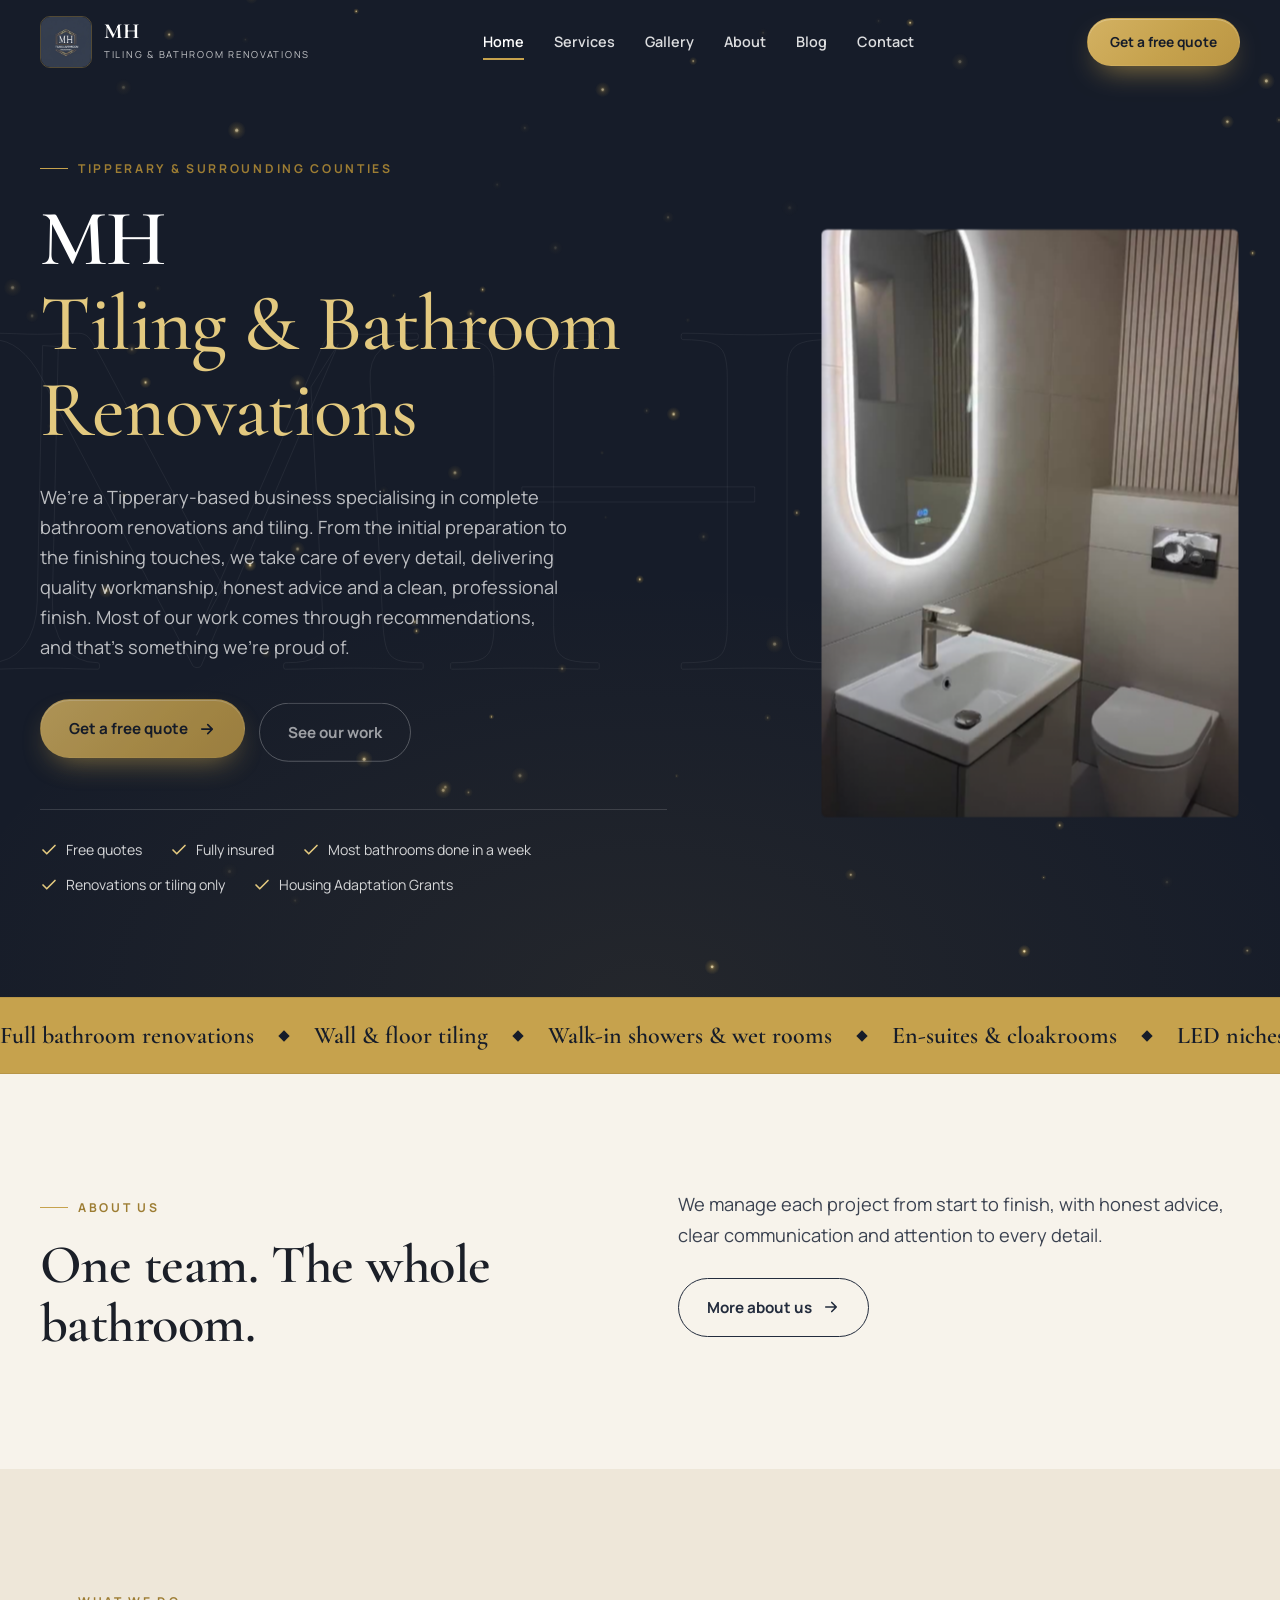
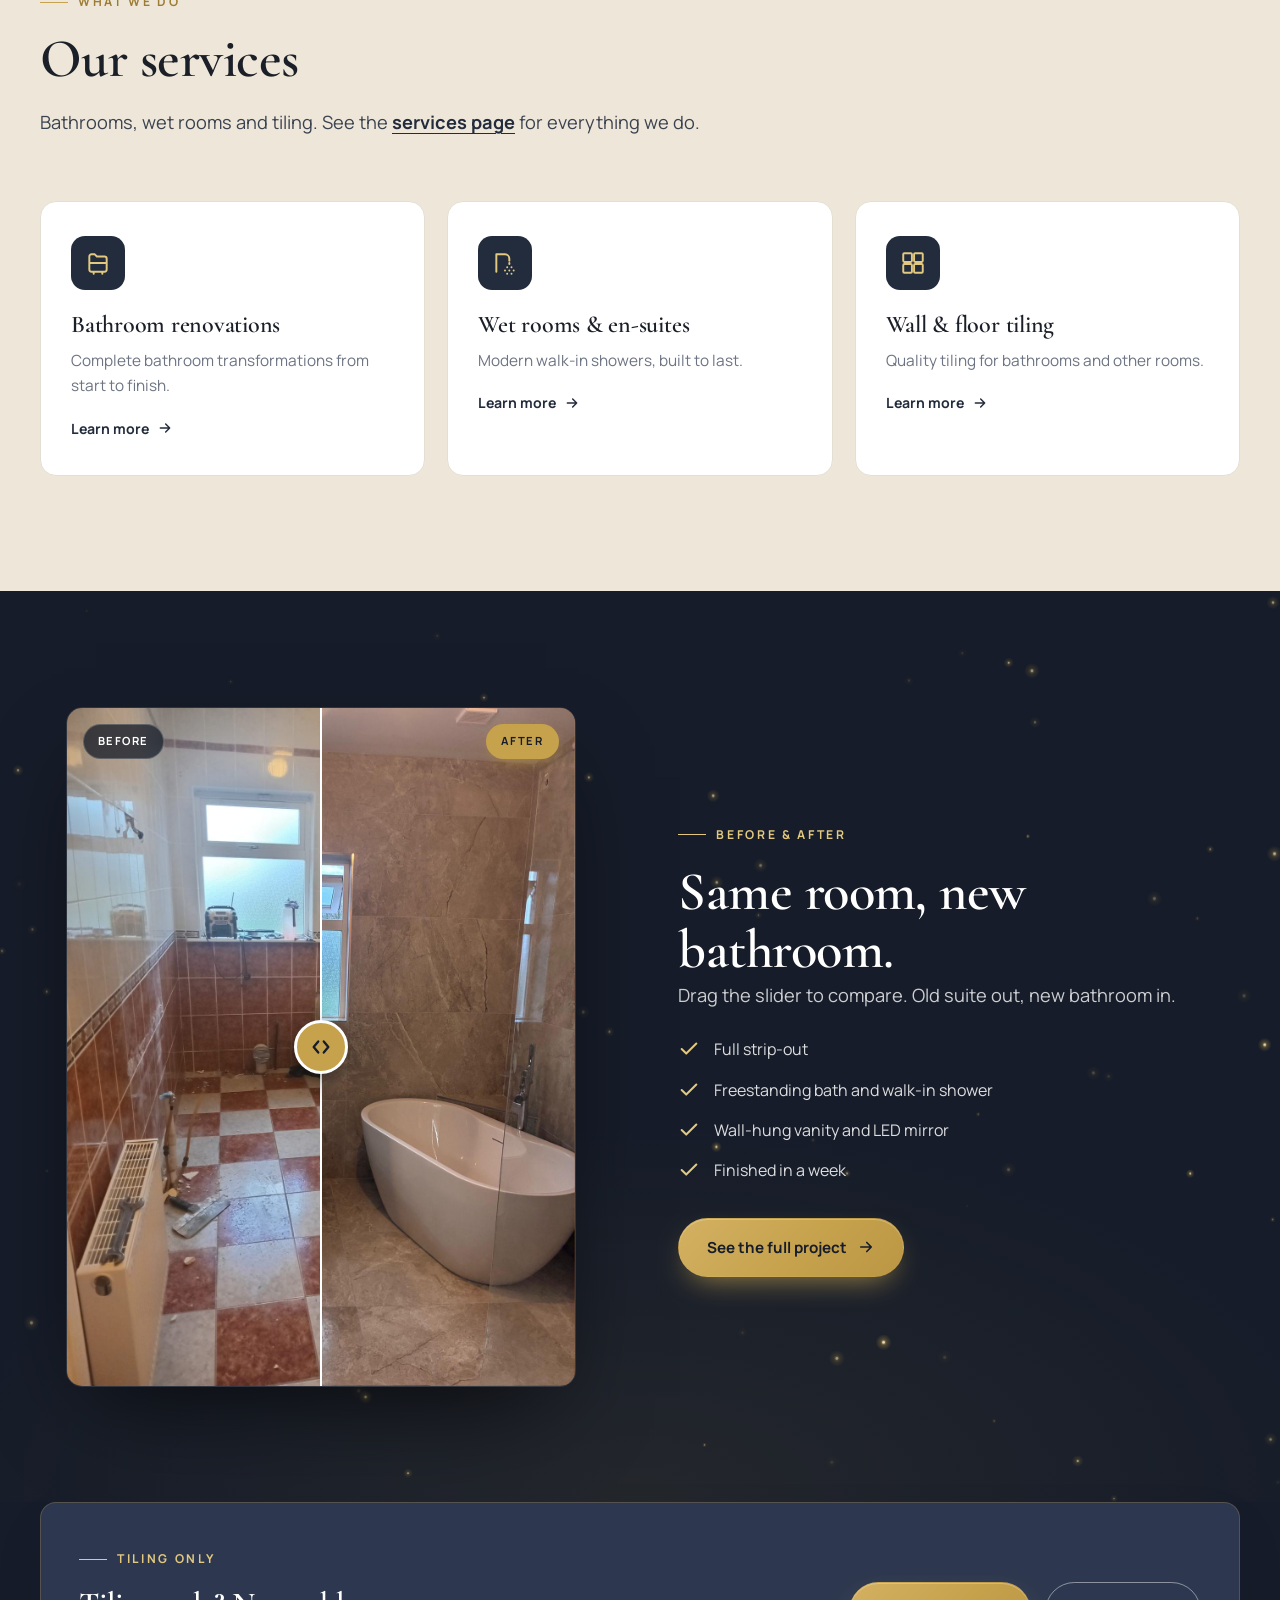
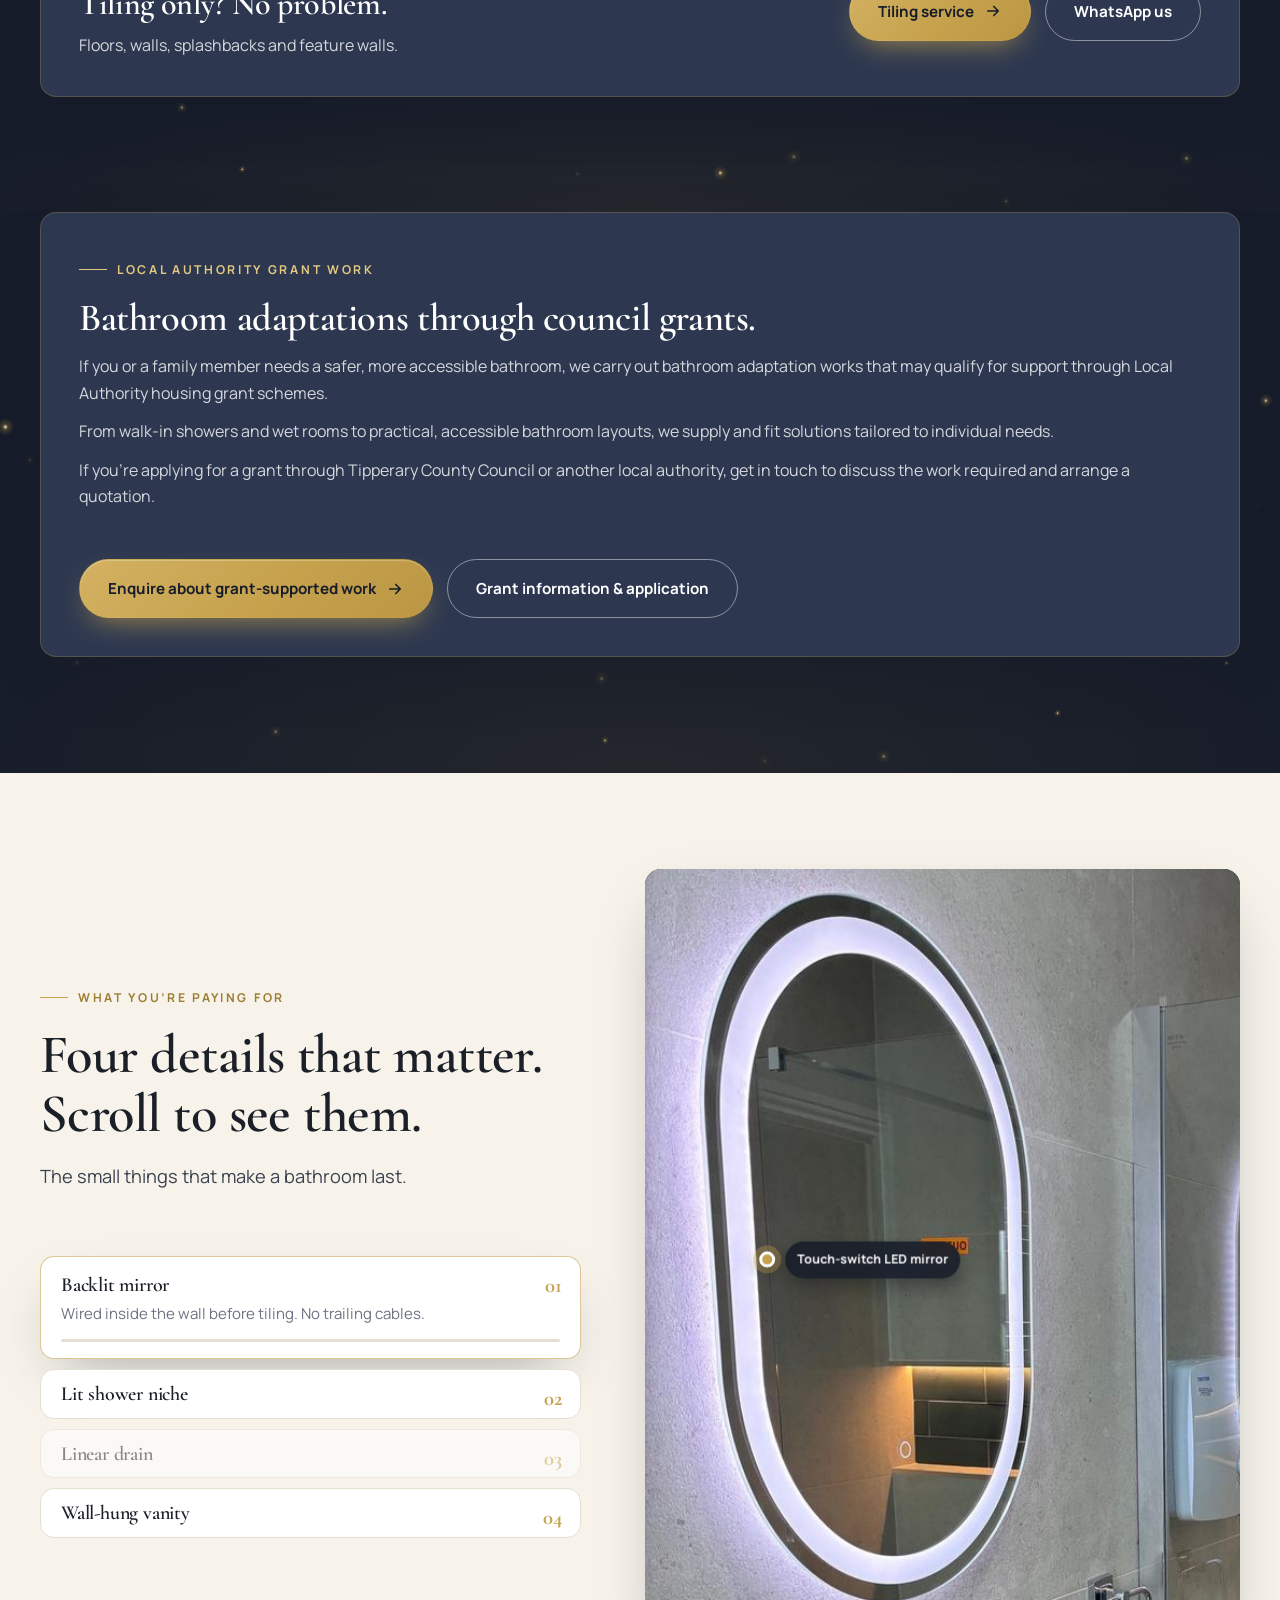
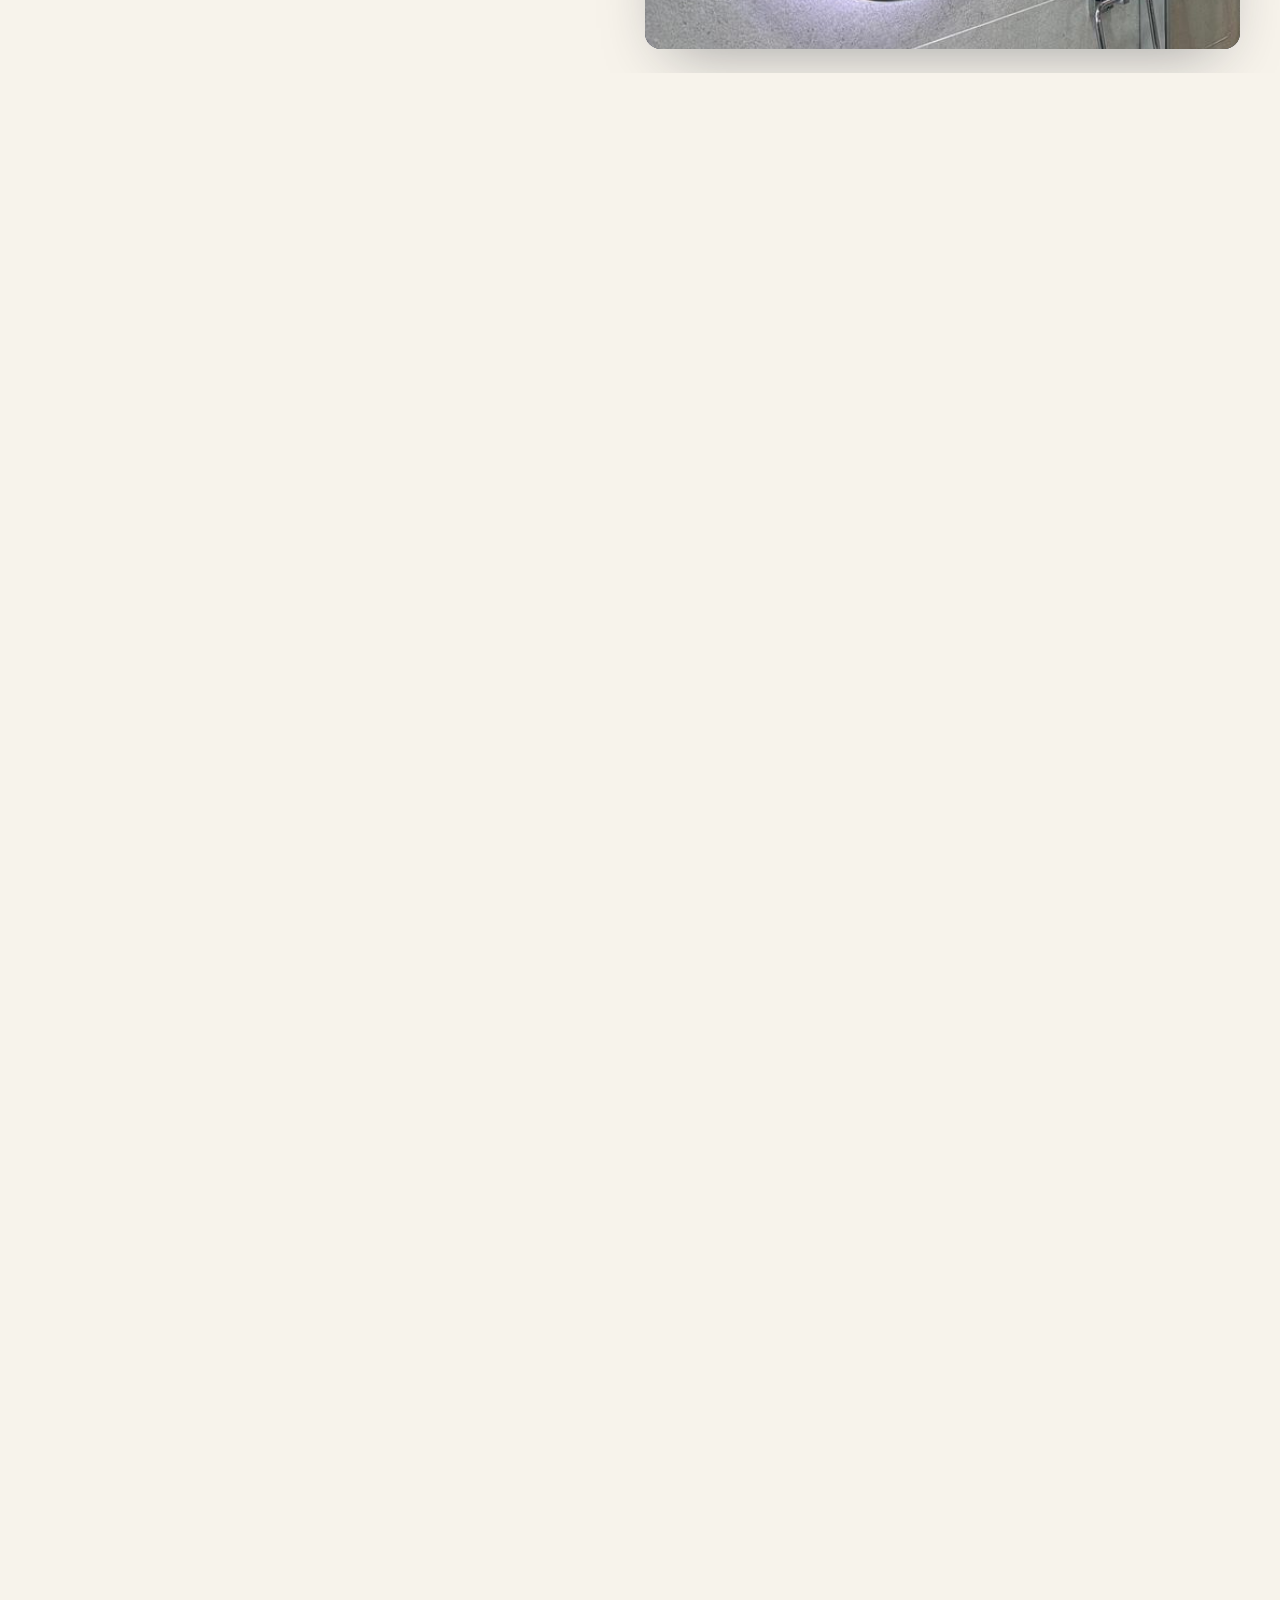
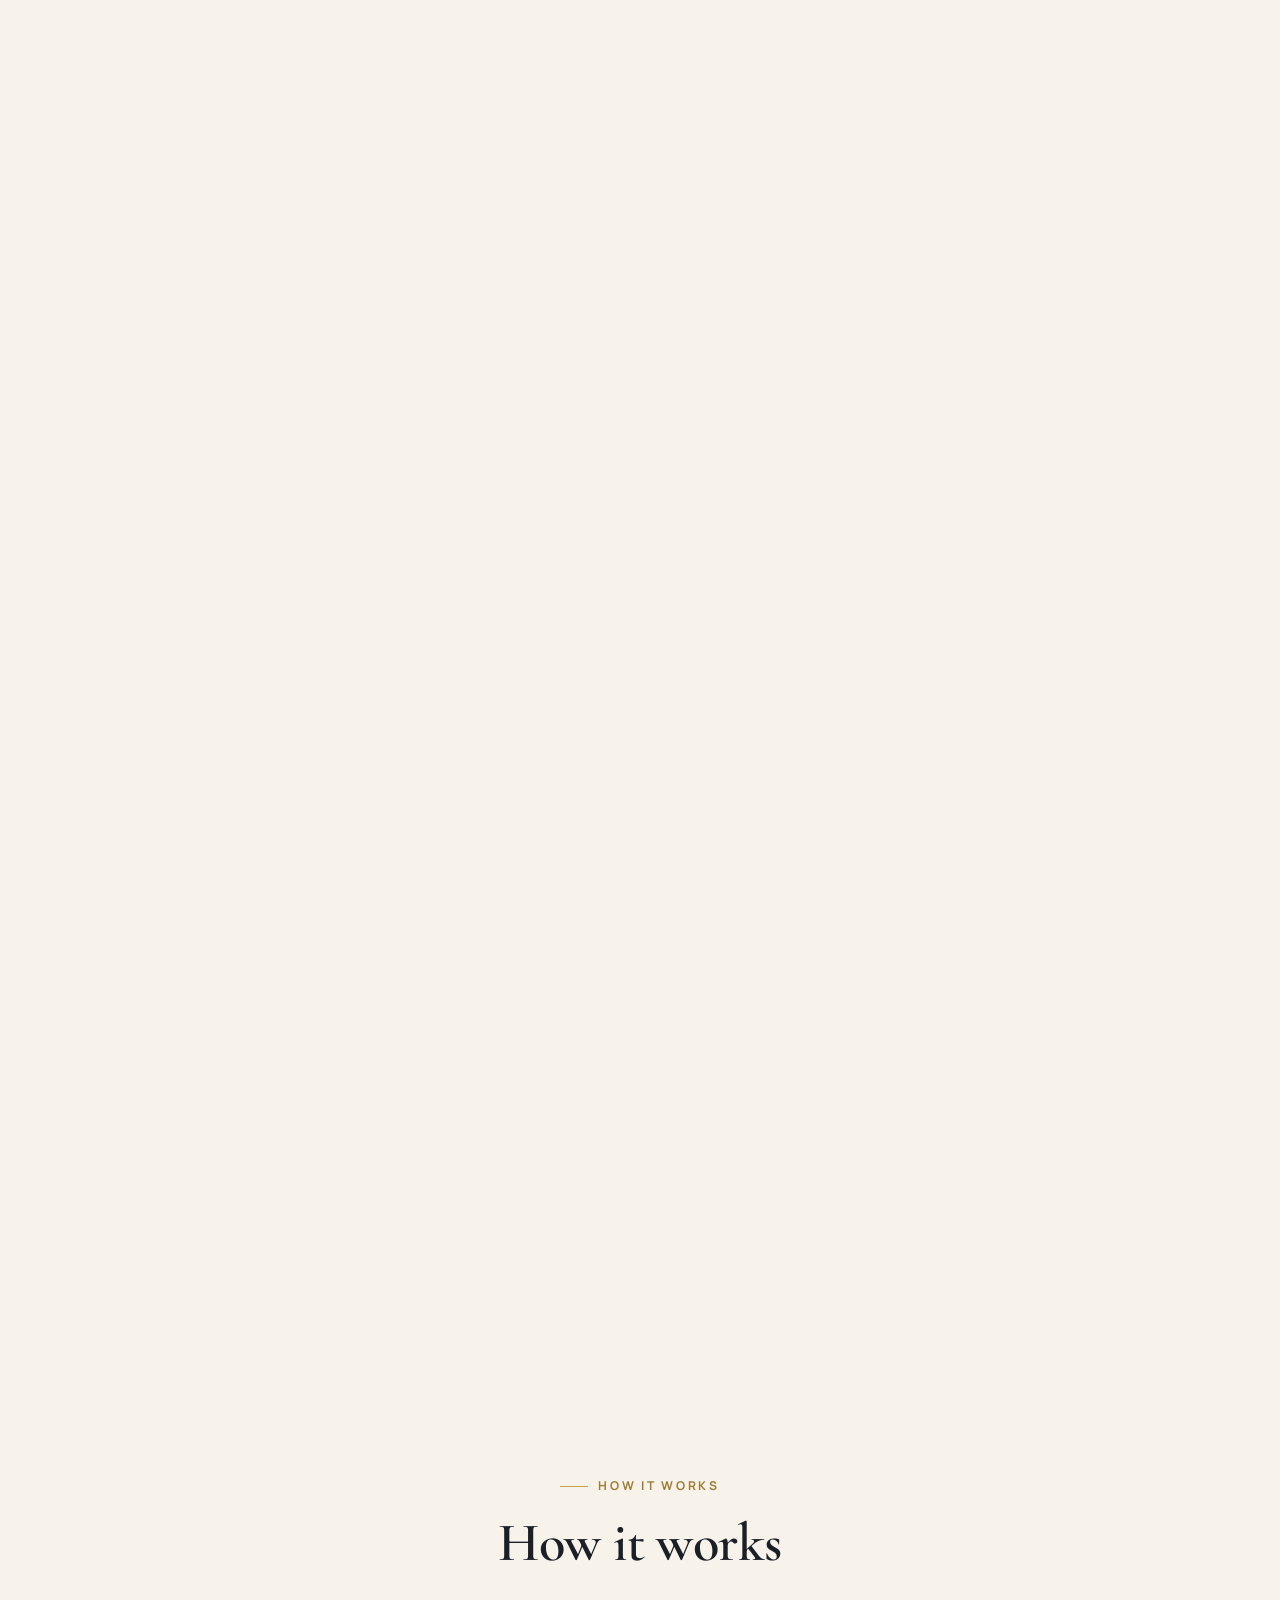
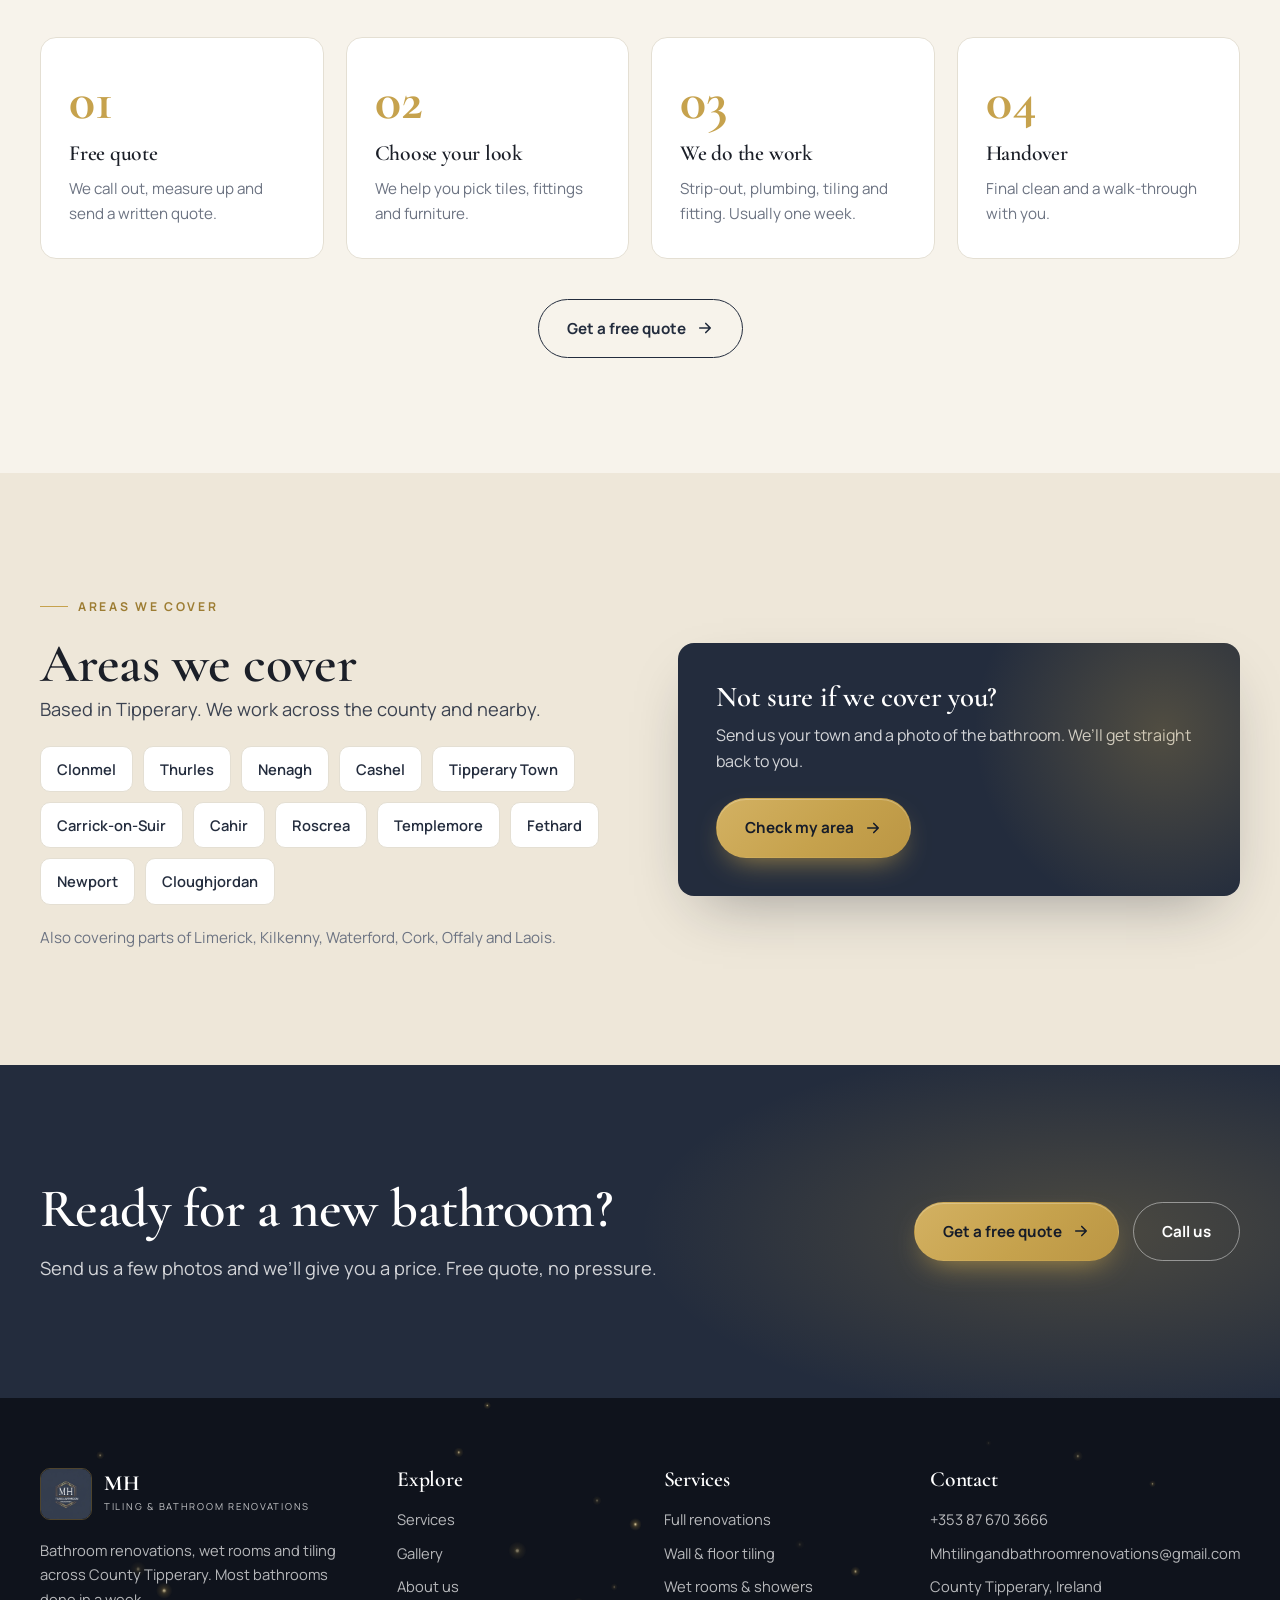
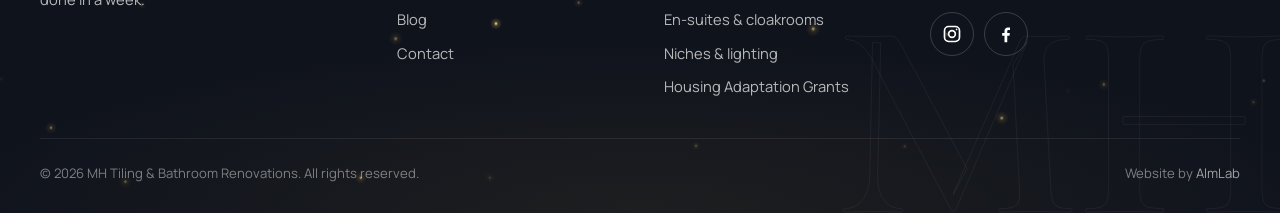
==== commit 42e4e6ba: "Client copy updates: brand heading, grants, about page and reviews - Home hero reads MH Tiling & Bat" ====
--- a/index.html
+++ b/index.html
@@ -109,8 +109,8 @@
   <div class="wrap">
     <div>
       <span class="eyebrow">Tipperary &amp; surrounding counties</span>
-      <h1>Bathrooms &amp; tiling, <em class="g">done right.</em></h1>
-      <p class="lead">Full bathroom renovations, wet rooms, en-suites and tiling across Tipperary. Most bathrooms finished in a week. Free quote.</p>
+      <h1>MH <em class="g brand">Tiling &amp; Bathroom Renovations</em></h1>
+      <p class="lead">We’re a Tipperary-based business specialising in complete bathroom renovations and tiling. From the initial preparation to the finishing touches, we take care of every detail, delivering quality workmanship, honest advice and a clean, professional finish. Most of our work comes through recommendations, and that’s something we’re proud of.</p>
       <div class="btn-row">
         <a href="/contact" class="btn btn-gold">Get a free quote <svg viewBox="0 0 24 24" fill="none" stroke="currentColor" stroke-width="2.2" stroke-linecap="round" stroke-linejoin="round"><path d="M5 12h14M13 6l6 6-6 6"/></svg></a>
         <a href="/gallery" class="btn btn-outline">See our work</a>
@@ -120,6 +120,7 @@
         <span><svg viewBox="0 0 24 24" fill="none" stroke="currentColor" stroke-width="2.2" stroke-linecap="round" stroke-linejoin="round"><path d="M20 6L9 17l-5-5"/></svg>Fully insured</span>
         <span><svg viewBox="0 0 24 24" fill="none" stroke="currentColor" stroke-width="2.2" stroke-linecap="round" stroke-linejoin="round"><path d="M20 6L9 17l-5-5"/></svg>Most bathrooms done in a week</span>
         <span><svg viewBox="0 0 24 24" fill="none" stroke="currentColor" stroke-width="2.2" stroke-linecap="round" stroke-linejoin="round"><path d="M20 6L9 17l-5-5"/></svg>Renovations or tiling only</span>
+        <span><svg viewBox="0 0 24 24" fill="none" stroke="currentColor" stroke-width="2.2" stroke-linecap="round" stroke-linejoin="round"><path d="M20 6L9 17l-5-5"/></svg>Housing Adaptation Grants</span>
       </div>
     </div>
     <div class="vwrap">
@@ -137,8 +138,8 @@
 
 <div class="marquee" aria-hidden="true">
   <div class="track">
-    <div class="group"><span>Full bathroom renovations</span><span>Wall &amp; floor tiling</span><span>Walk-in showers &amp; wet rooms</span><span>En-suites &amp; cloakrooms</span><span>LED niches &amp; feature walls</span><span>Tipperary &amp; surrounding counties</span></div>
-    <div class="group"><span>Full bathroom renovations</span><span>Wall &amp; floor tiling</span><span>Walk-in showers &amp; wet rooms</span><span>En-suites &amp; cloakrooms</span><span>LED niches &amp; feature walls</span><span>Tipperary &amp; surrounding counties</span></div>
+    <div class="group"><span>Full bathroom renovations</span><span>Wall &amp; floor tiling</span><span>Walk-in showers &amp; wet rooms</span><span>En-suites &amp; cloakrooms</span><span>LED niches &amp; feature walls</span><span>Housing Adaptation Grants</span><span>Tipperary &amp; surrounding counties</span></div>
+    <div class="group"><span>Full bathroom renovations</span><span>Wall &amp; floor tiling</span><span>Walk-in showers &amp; wet rooms</span><span>En-suites &amp; cloakrooms</span><span>LED niches &amp; feature walls</span><span>Housing Adaptation Grants</span><span>Tipperary &amp; surrounding counties</span></div>
   </div>
 </div>
 
@@ -151,7 +152,7 @@
         <h2 data-split>One team. The whole bathroom.</h2>
       </div>
       <div>
-        <p class="lead" data-reveal>We strip out, plumb, tile and fit the whole room ourselves. No waiting on other trades. Most bathrooms are finished in a week.</p>
+        <p class="lead" data-reveal>We manage each project from start to finish, with honest advice, clear communication and attention to every detail.</p>
         <div class="btn-row" data-reveal style="margin-top:28px"><a href="/about" class="btn btn-line">More about us <svg viewBox="0 0 24 24" fill="none" stroke="currentColor" stroke-width="2.2" stroke-linecap="round" stroke-linejoin="round"><path d="M5 12h14M13 6l6 6-6 6"/></svg></a></div>
       </div>
     </div>
@@ -235,6 +236,22 @@
           <p>Floors, walls, splashbacks and feature walls.</p>
         </div>
         <div class="btn-row" style="justify-content:flex-end"><a href="/services#tiling" class="btn btn-gold">Tiling service <svg viewBox="0 0 24 24" fill="none" stroke="currentColor" stroke-width="2.2" stroke-linecap="round" stroke-linejoin="round"><path d="M5 12h14M13 6l6 6-6 6"/></svg></a><a href="https://wa.me/353876703666" target="_blank" rel="noopener" class="btn btn-outline">WhatsApp us</a></div>
+      </div>
+    </div>
+  </div>
+</section>
+
+<section class="dark" id="grants" style="padding-top:0">
+  <div class="wrap">
+    <div class="panel" style="background:var(--navy-mid)">
+      <span class="eyebrow">Local authority grant work</span>
+      <h3 style="font-size:clamp(1.8rem,3vw,2.4rem)">Bathroom adaptations through council grants.</h3>
+      <p style="margin-top:14px">If you or a family member needs a safer, more accessible bathroom, we carry out bathroom adaptation works that may qualify for support through Local Authority housing grant schemes.</p>
+      <p style="margin-top:12px">From walk-in showers and wet rooms to practical, accessible bathroom layouts, we supply and fit solutions tailored to individual needs.</p>
+      <p style="margin-top:12px">If you’re applying for a grant through Tipperary County Council or another local authority, get in touch to discuss the work required and arrange a quotation.</p>
+      <div class="btn-row" style="margin-top:26px">
+        <a href="/contact" class="btn btn-gold">Enquire about grant-supported work <svg viewBox="0 0 24 24" fill="none" stroke="currentColor" stroke-width="2.2" stroke-linecap="round" stroke-linejoin="round"><path d="M5 12h14M13 6l6 6-6 6"/></svg></a>
+        <a href="https://www.gov.ie/en/service/6636c-housing-adaptation-grants-for-older-people-and-people-with-a-disability/" target="_blank" rel="noopener" class="btn btn-outline">Grant information &amp; application</a>
       </div>
     </div>
   </div>
@@ -359,6 +376,7 @@
           <li><a href="/services#wetrooms">Wet rooms &amp; showers</a></li>
           <li><a href="/services#ensuites">En-suites &amp; cloakrooms</a></li>
           <li><a href="/services#features">Niches &amp; lighting</a></li>
+          <li><a href="/services#grants">Housing Adaptation Grants</a></li>
         </ul>
       </div>
       <div>
--- a/css/style.css
+++ b/css/style.css
@@ -118,7 +118,7 @@
 .hero .ghost{position:absolute;left:-2vw;top:50%;transform:translateY(-50%);font-family:var(--serif);font-weight:700;font-size:42vw;line-height:1;color:transparent;-webkit-text-stroke:1px rgba(255,255,255,.06);z-index:-1;pointer-events:none;user-select:none;white-space:nowrap}
 .hero .glow{position:absolute;width:60vw;height:60vw;border-radius:50%;background:radial-gradient(circle,rgba(198,162,77,.18),transparent 60%);right:-20vw;top:-20vw;z-index:-1;pointer-events:none}
 .hero .wrap{display:grid;grid-template-columns:1.1fr .9fr;gap:60px;align-items:center}
-.hero h1{color:#fff;max-width:12ch}
+.hero h1{color:#fff;max-width:18ch}
 .hero .lead{color:rgba(255,255,255,.8);max-width:48ch;margin:26px 0 36px}
 .hero .trust{display:flex;flex-wrap:wrap;gap:12px 28px;margin-top:54px;padding-top:28px;border-top:1px solid rgba(255,255,255,.14);font-size:.88rem;color:rgba(255,255,255,.82)}
 .hero .trust span{display:inline-flex;align-items:center;gap:8px}
@@ -598,3 +598,18 @@
 .cinfo li a,.cinfo li span{overflow-wrap:anywhere;word-break:break-word}
 .social a{max-width:100%}
 
+
+/* ---------- brand heading, reviews ---------- */
+em.g.brand{font-style:normal;color:var(--gold)}
+.dark em.g.brand,.hero em.g.brand,.phero em.g.brand{color:var(--gold-light)}
+.reviews{display:grid;grid-template-columns:repeat(3,1fr);gap:22px}
+.rev{padding:30px 28px;border:1px solid rgba(198,162,77,.45);border-radius:var(--r);background:rgba(255,255,255,.03)}
+.rev .stars{color:var(--gold);letter-spacing:.15em;font-size:1.1rem;margin-bottom:14px}
+.rev p{font-family:var(--serif);font-size:1.12rem;line-height:1.5;color:#fff;max-width:none}
+.rev b{display:block;margin-top:18px;padding-top:14px;border-top:1px solid rgba(198,162,77,.4);font-size:.74rem;letter-spacing:.14em;text-transform:uppercase;color:var(--gold-light)}
+.rev span{display:inline-flex;align-items:center;gap:6px;margin-top:8px;font-size:.78rem;color:rgba(255,255,255,.6)}
+.rev span svg{width:14px;height:14px;color:var(--gold)}
+@media (max-width:1024px){.reviews{grid-template-columns:1fr}}
+
+@media (max-width:760px){.hero h1{font-size:2.5rem}}
+.hero h1 em.brand{display:inline}
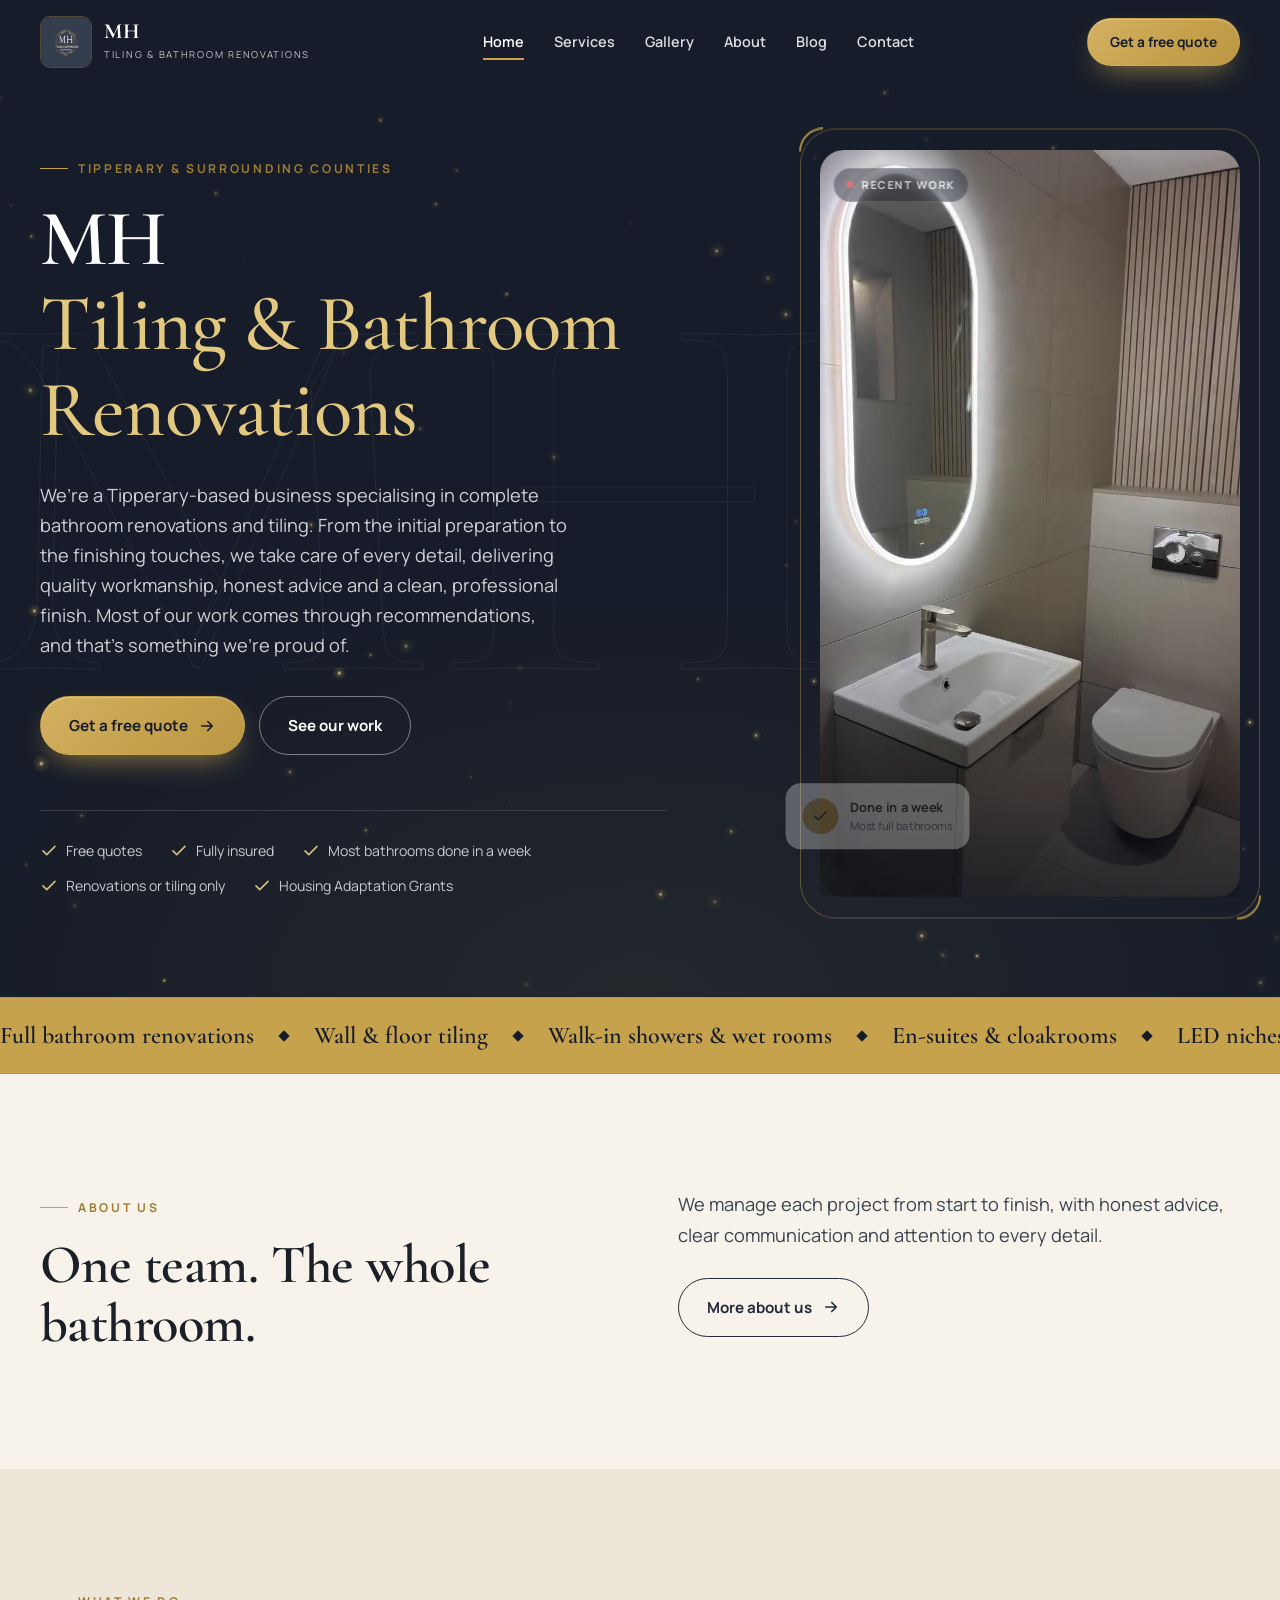
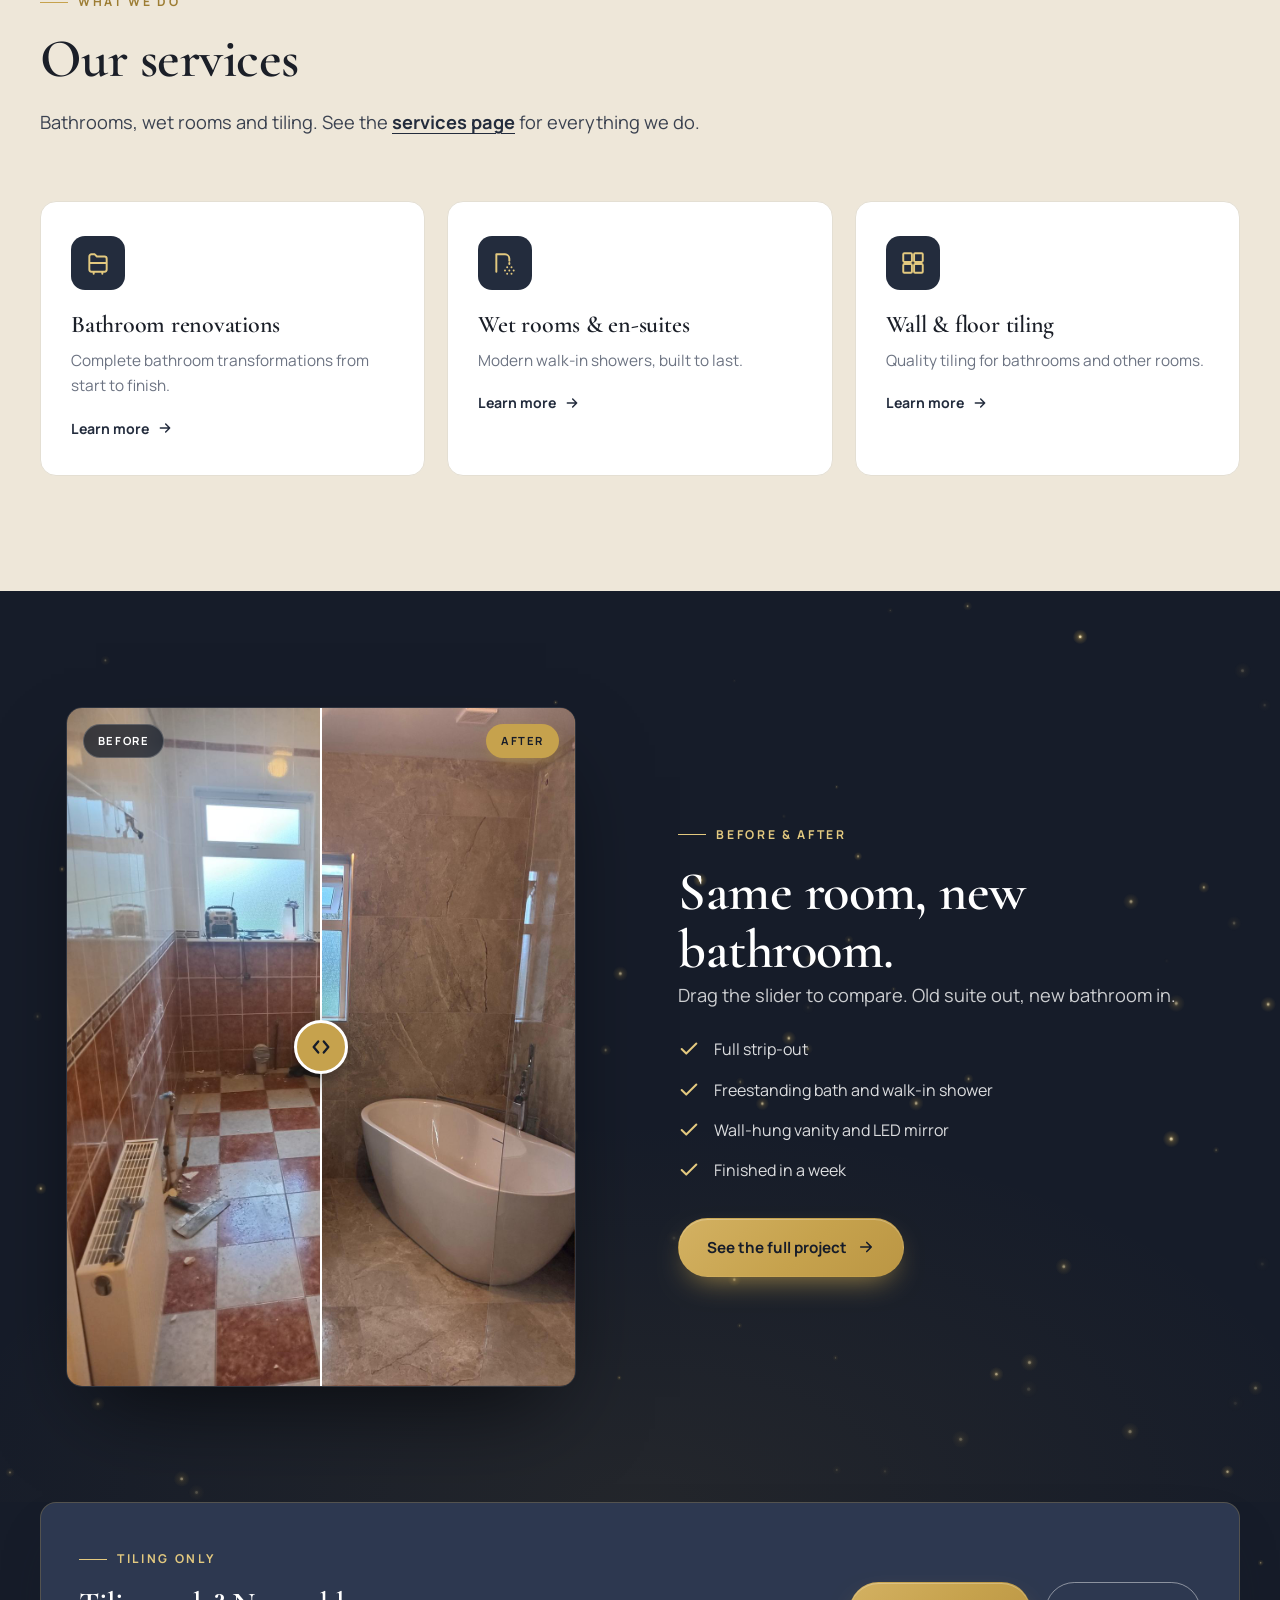
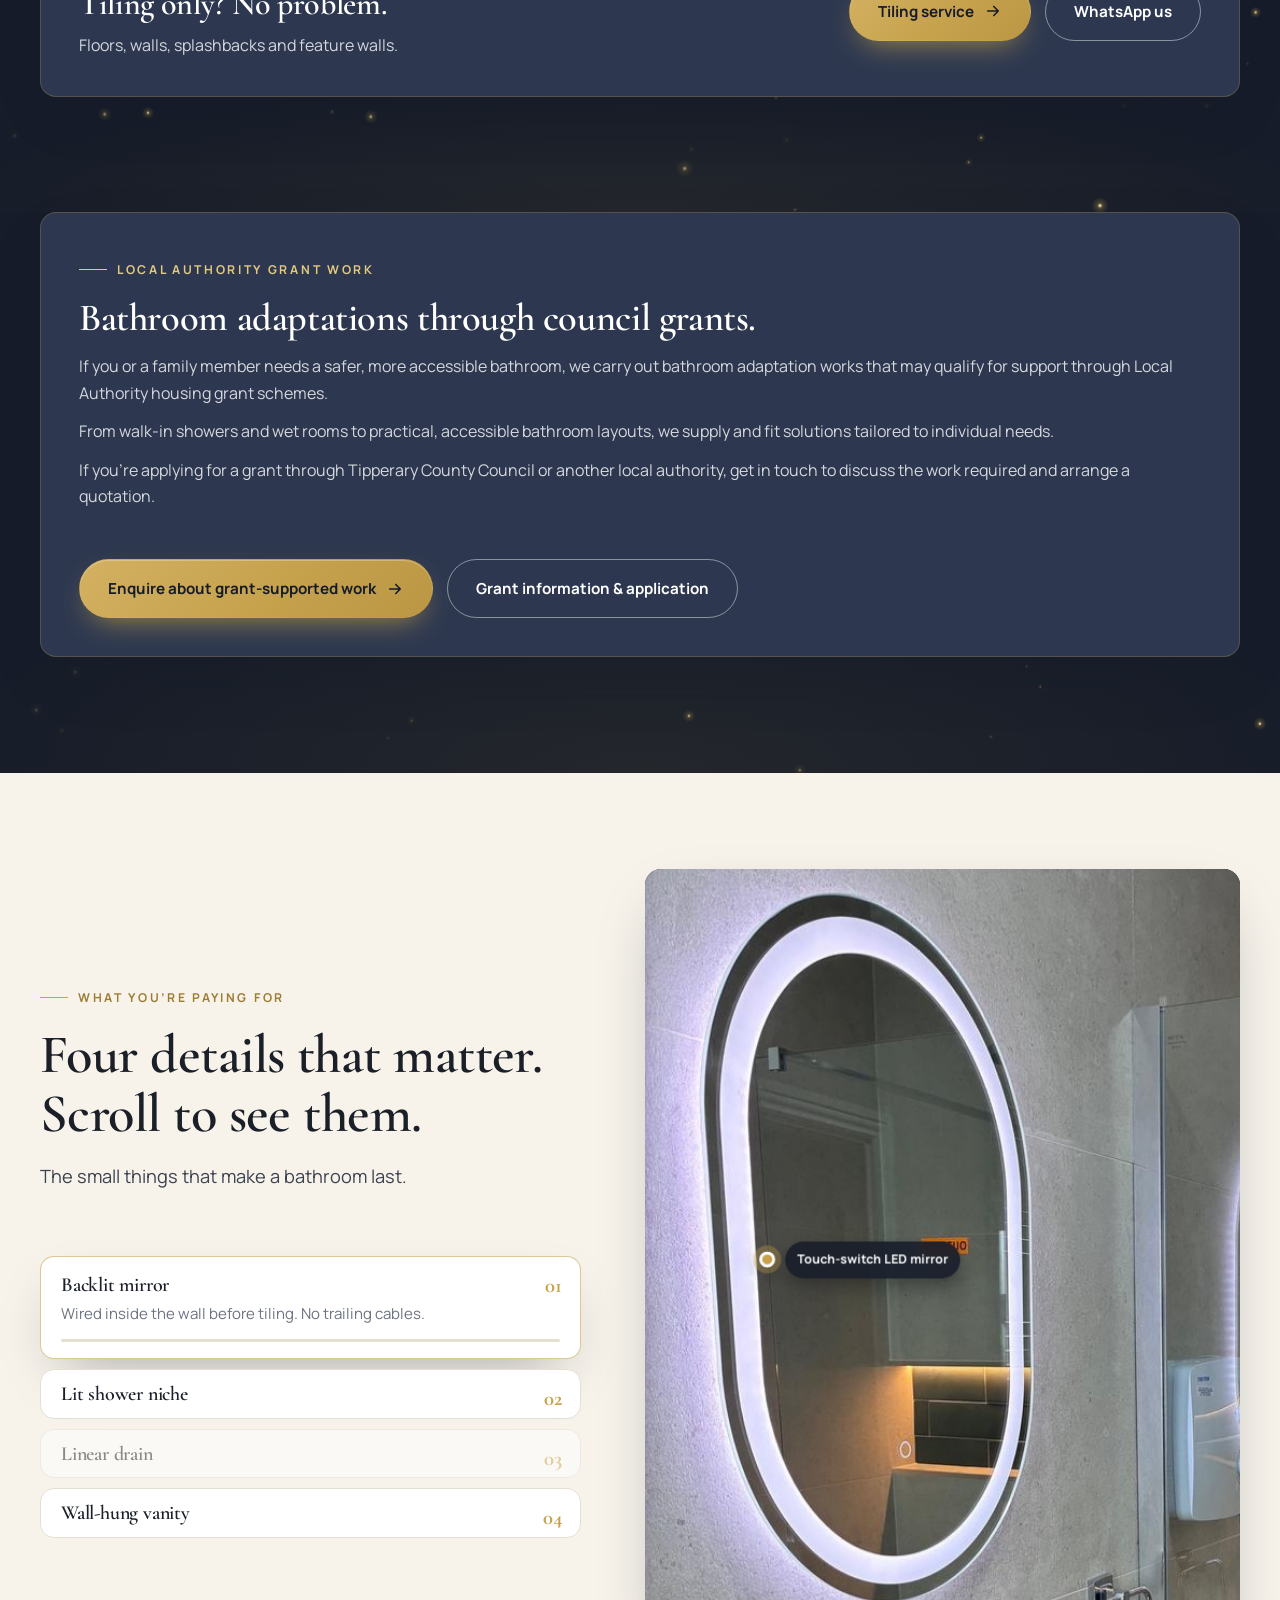
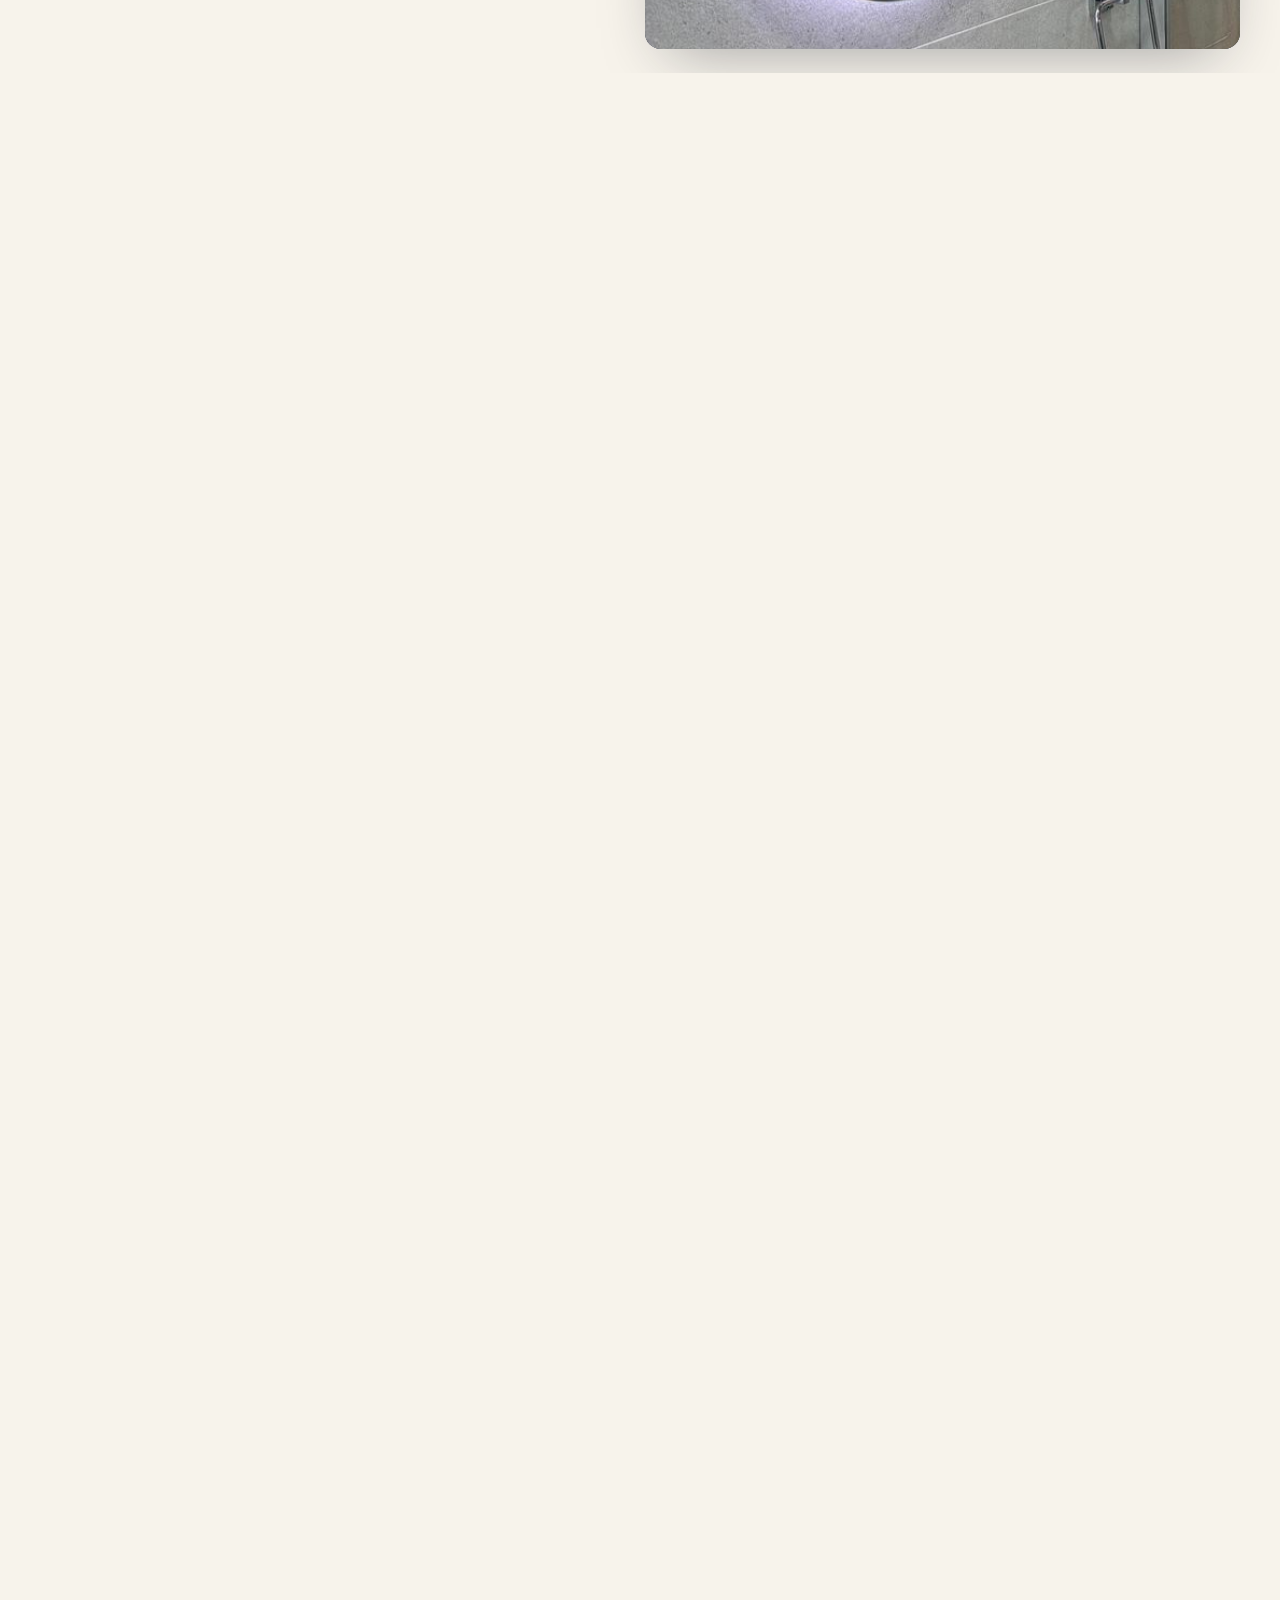
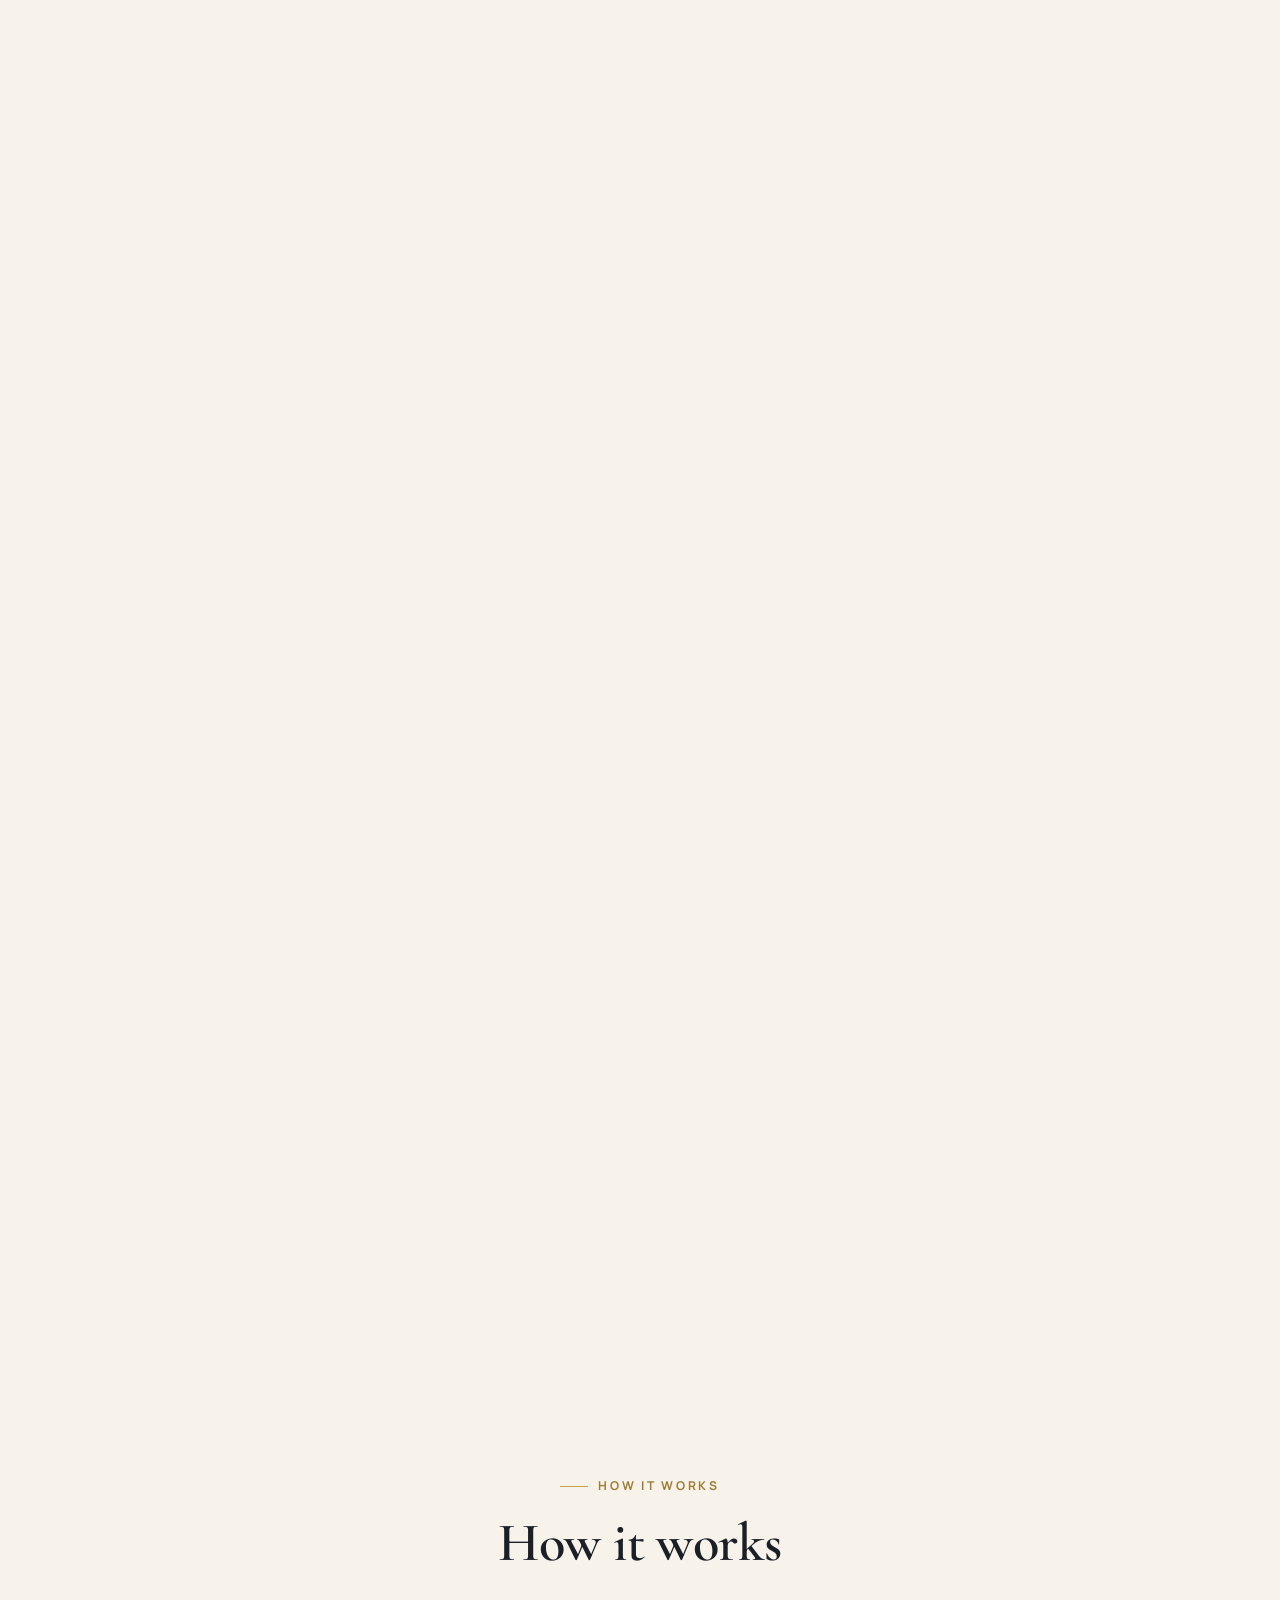
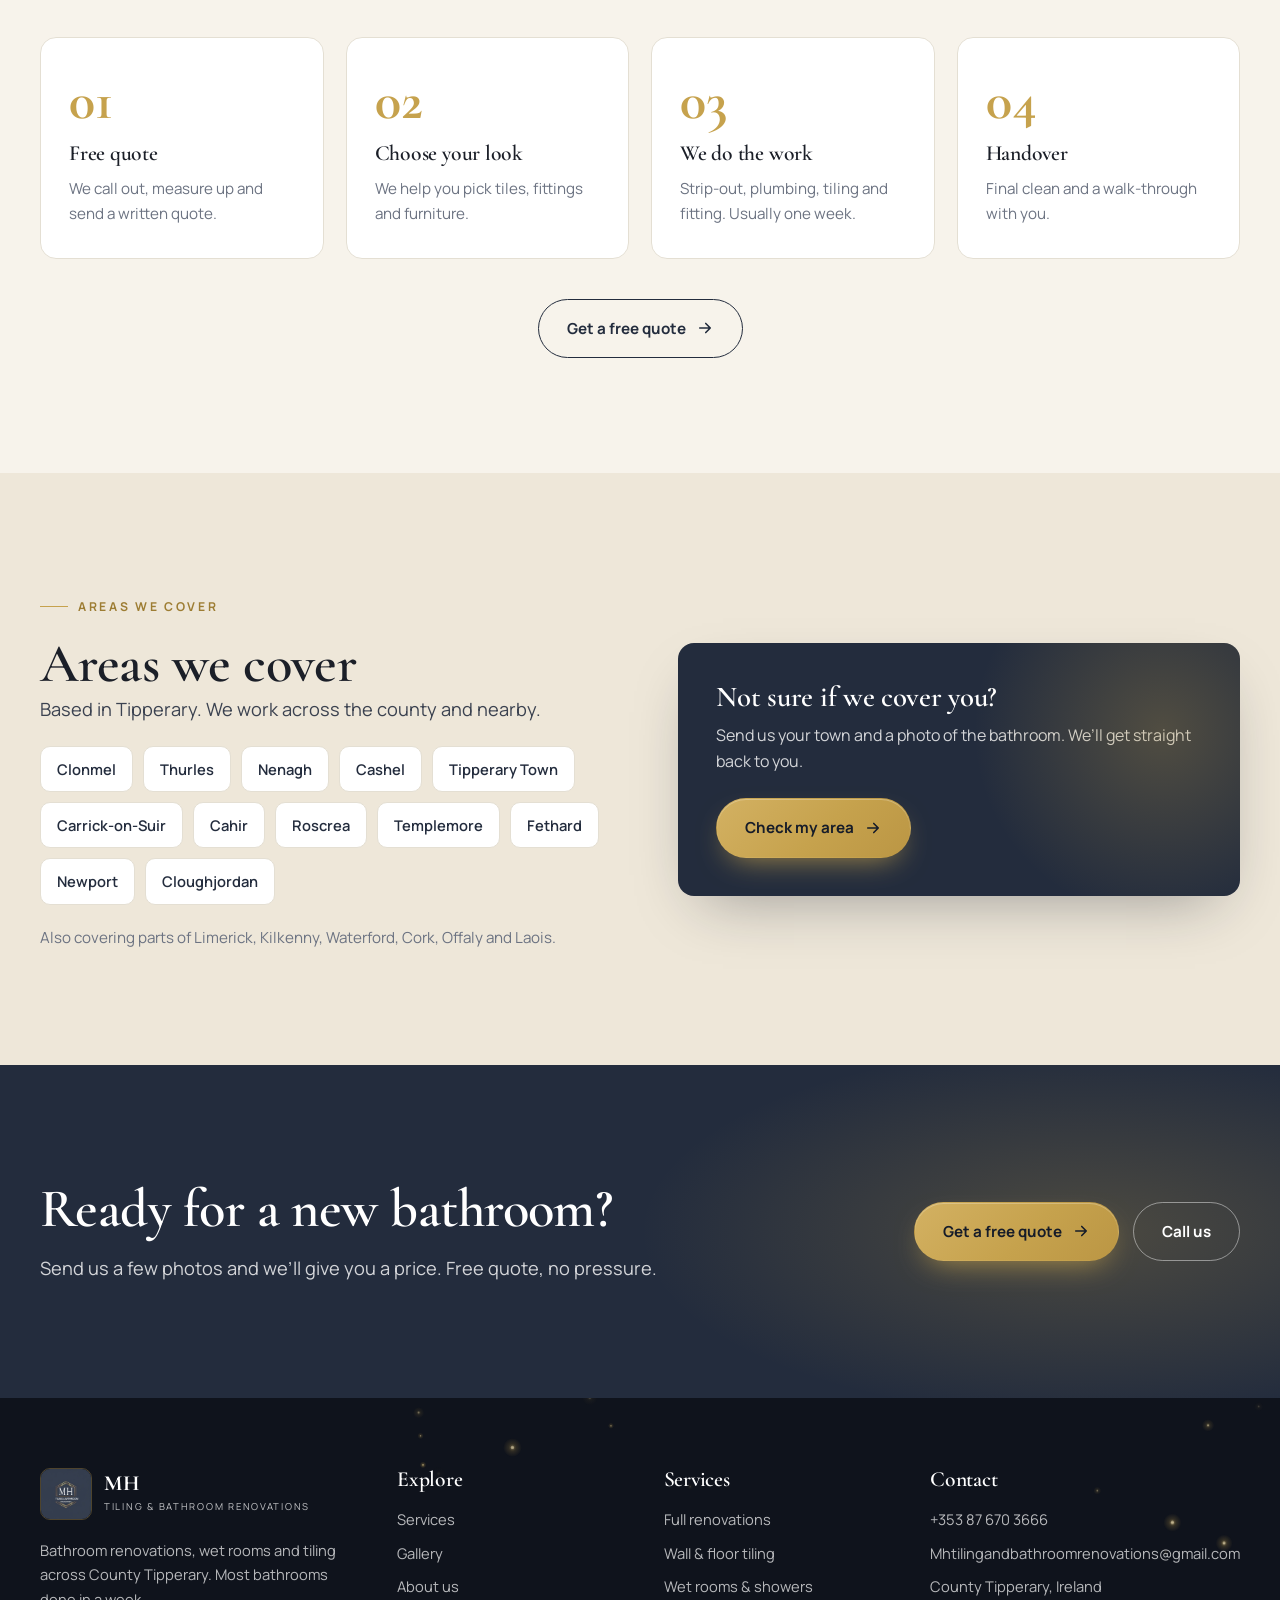
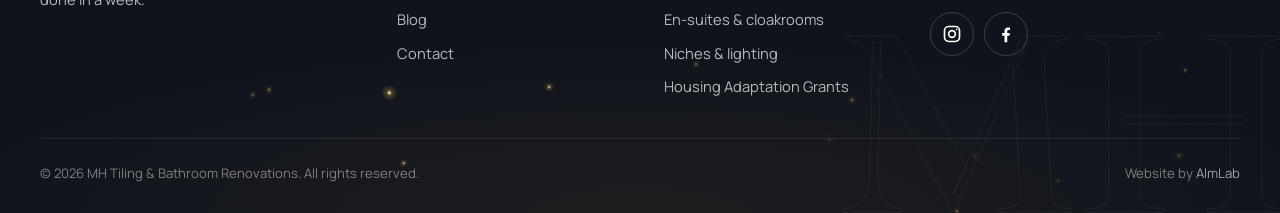
==== commit 925e023c: "Remove stale launch checklist comment Co-Authored-By: Claude Fable 5.1 <noreply@anthropic.com> Claud" ====
--- a/index.html
+++ b/index.html
@@ -5,11 +5,7 @@
 <meta name="viewport" content="width=device-width, initial-scale=1.0">
 <meta name="theme-color" content="#161c29">
 <script>document.documentElement.classList.add('has-js');try{if(!sessionStorage.getItem('mh_intro'))document.documentElement.classList.add('intro')}catch(e){}setTimeout(function(){document.documentElement.classList.remove('intro')},6000)</script>
-<!--
-  MH TILING & BATHROOM RENOVATIONS — TO FILL IN BEFORE LAUNCH (search "TODO"):
-    1. Web3Forms access key (contact.html hidden input)
-    2. Final domain        (canonical / og:url / JSON-LD)
--->
+<!-- MH Tiling & Bathroom Renovations. Site by AlmLab. -->
 <title>Bathroom Renovations Tipperary | MH Tiling &amp; Bathroom Renovations</title>
 <meta name="description" content="Bathroom renovations and tiling in Tipperary. Full bathrooms, wet rooms and en-suites in Clonmel, Thurles, Nenagh, Cashel and across the county. Most done in a week. Free quotes.">
 <meta name="author" content="MH Tiling &amp; Bathroom Renovations">
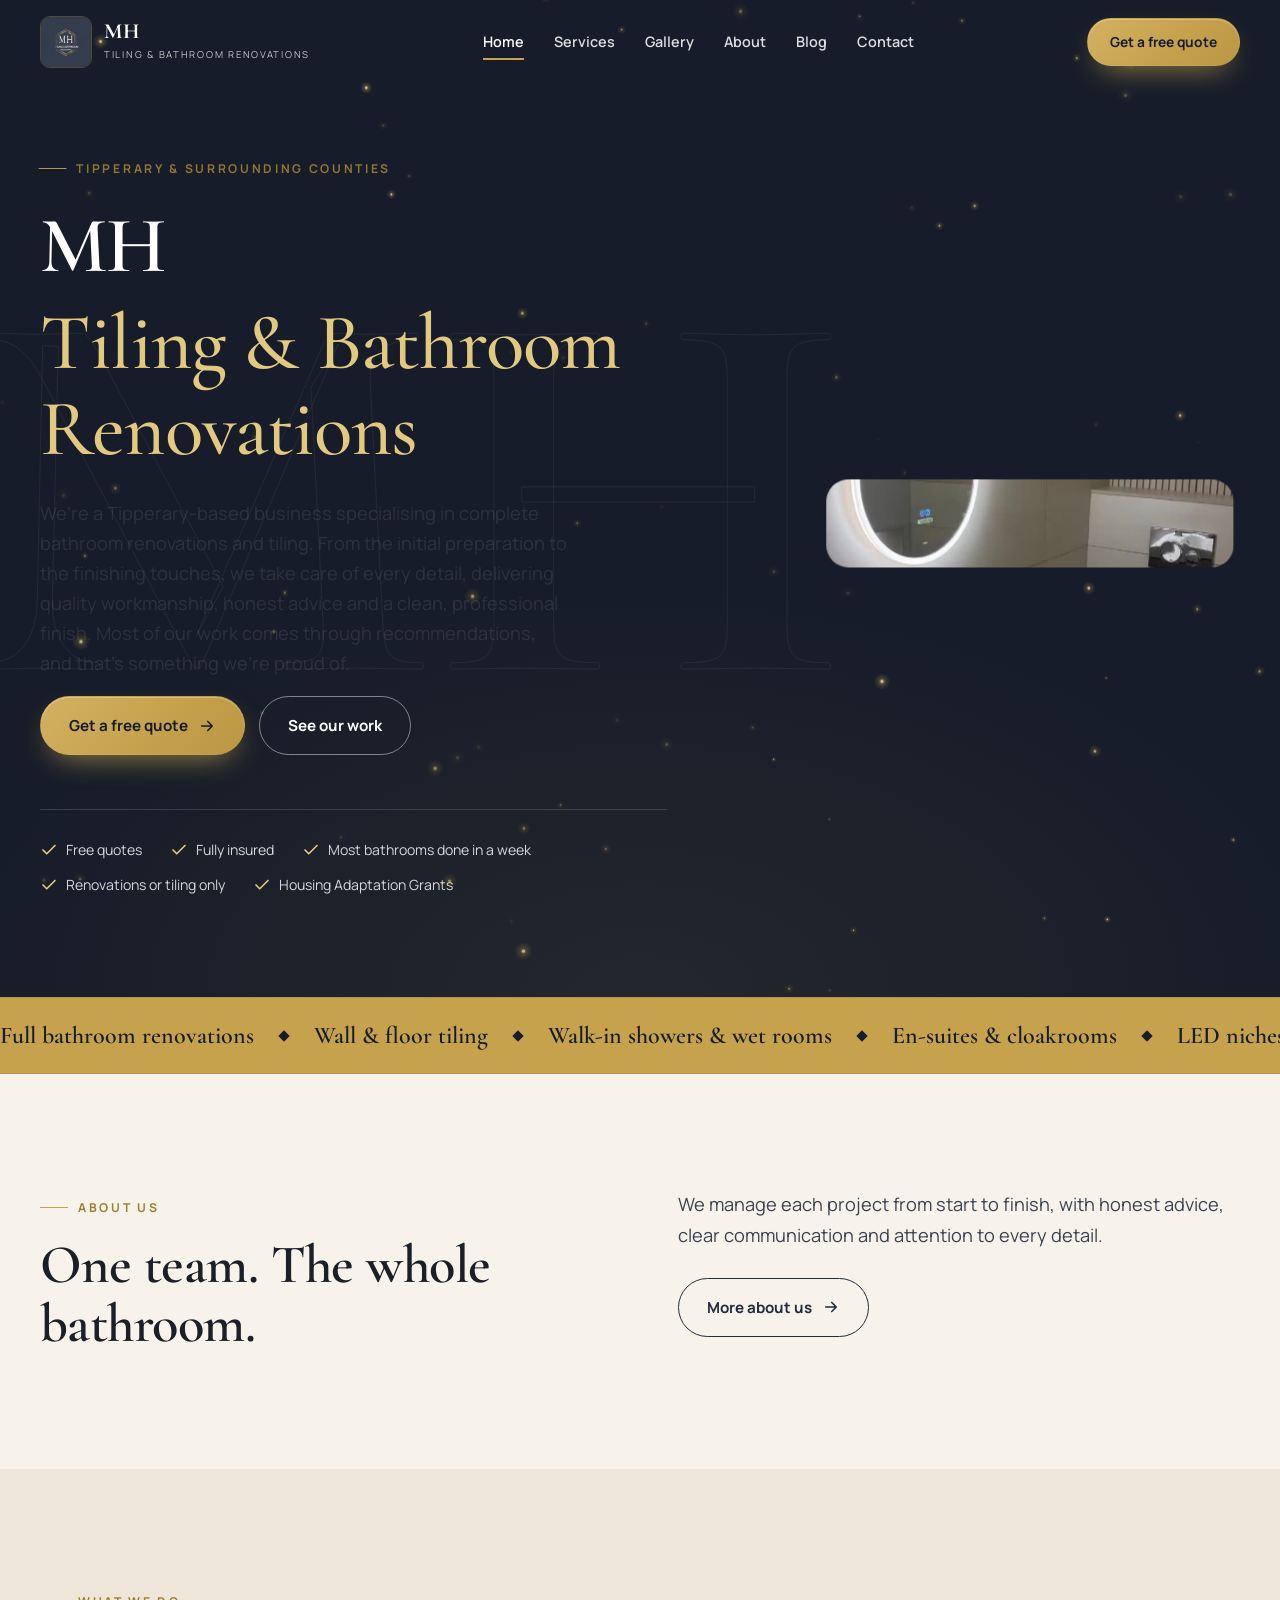
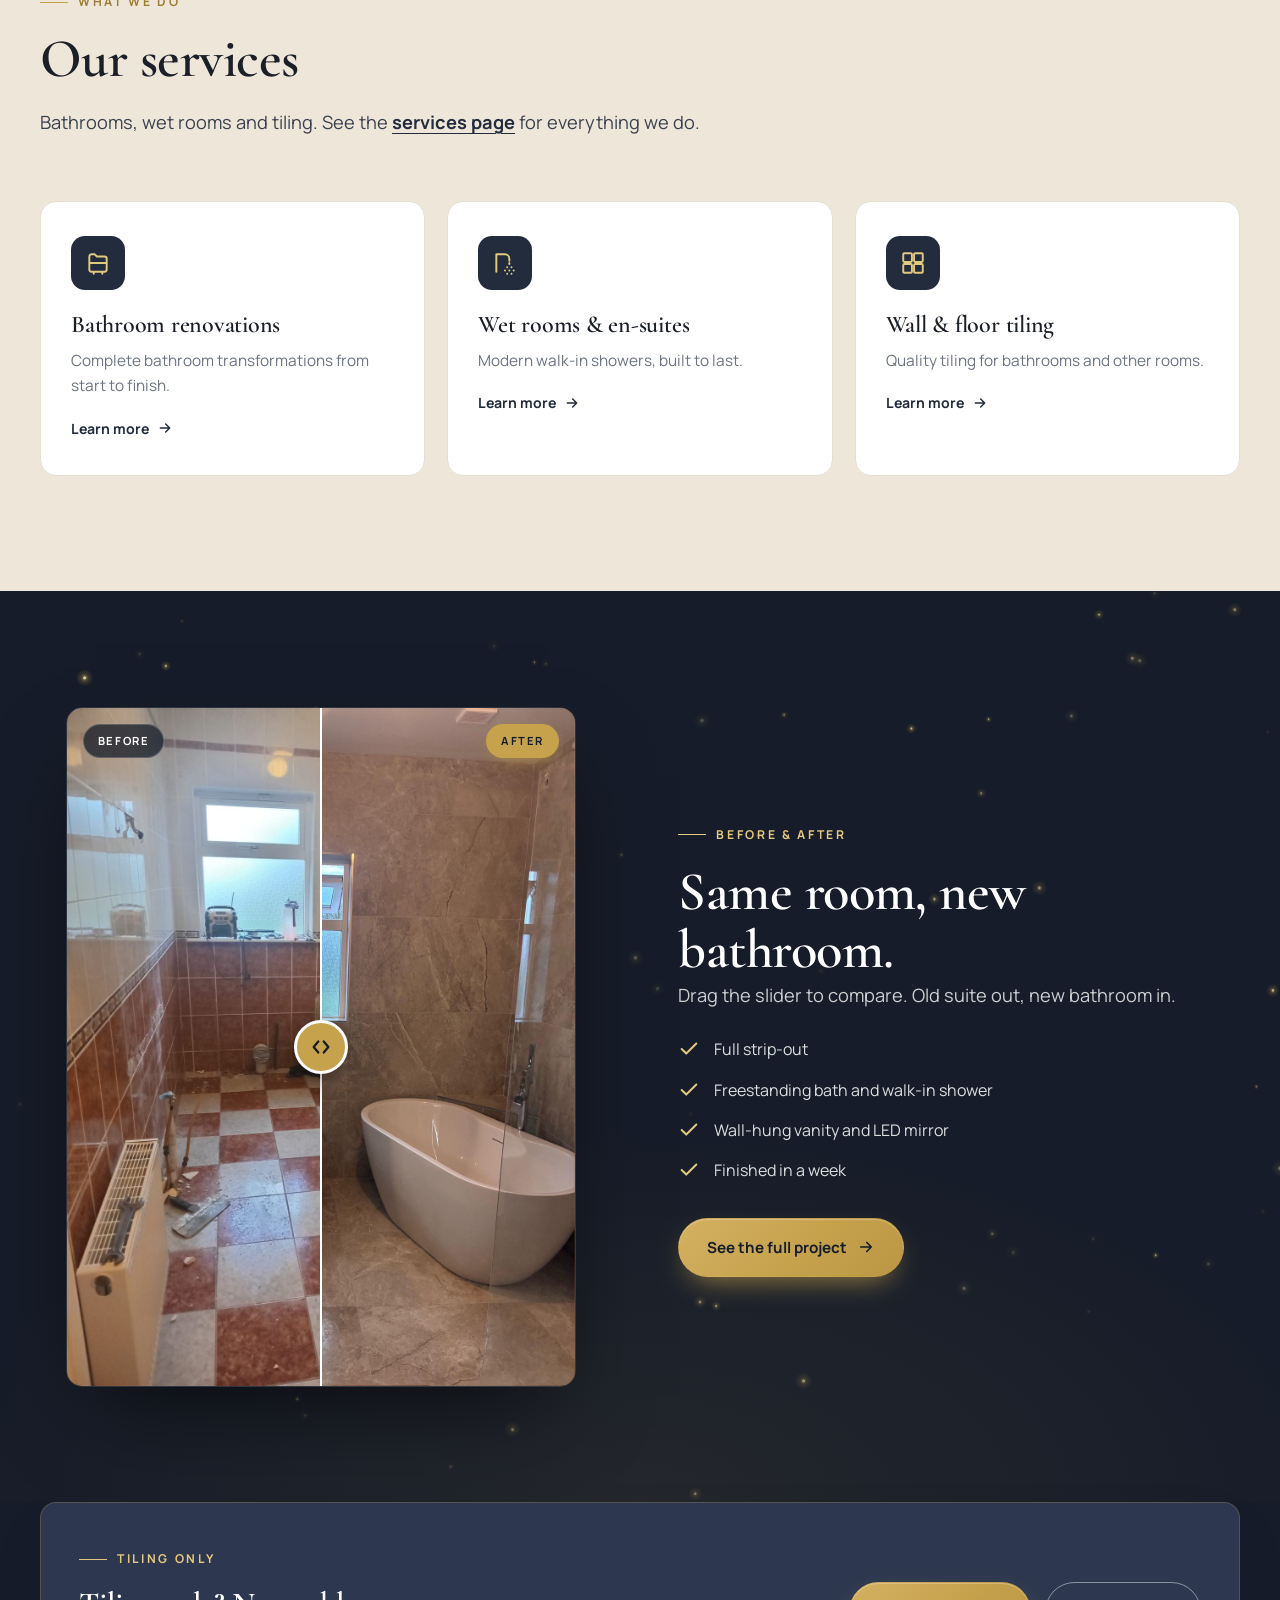
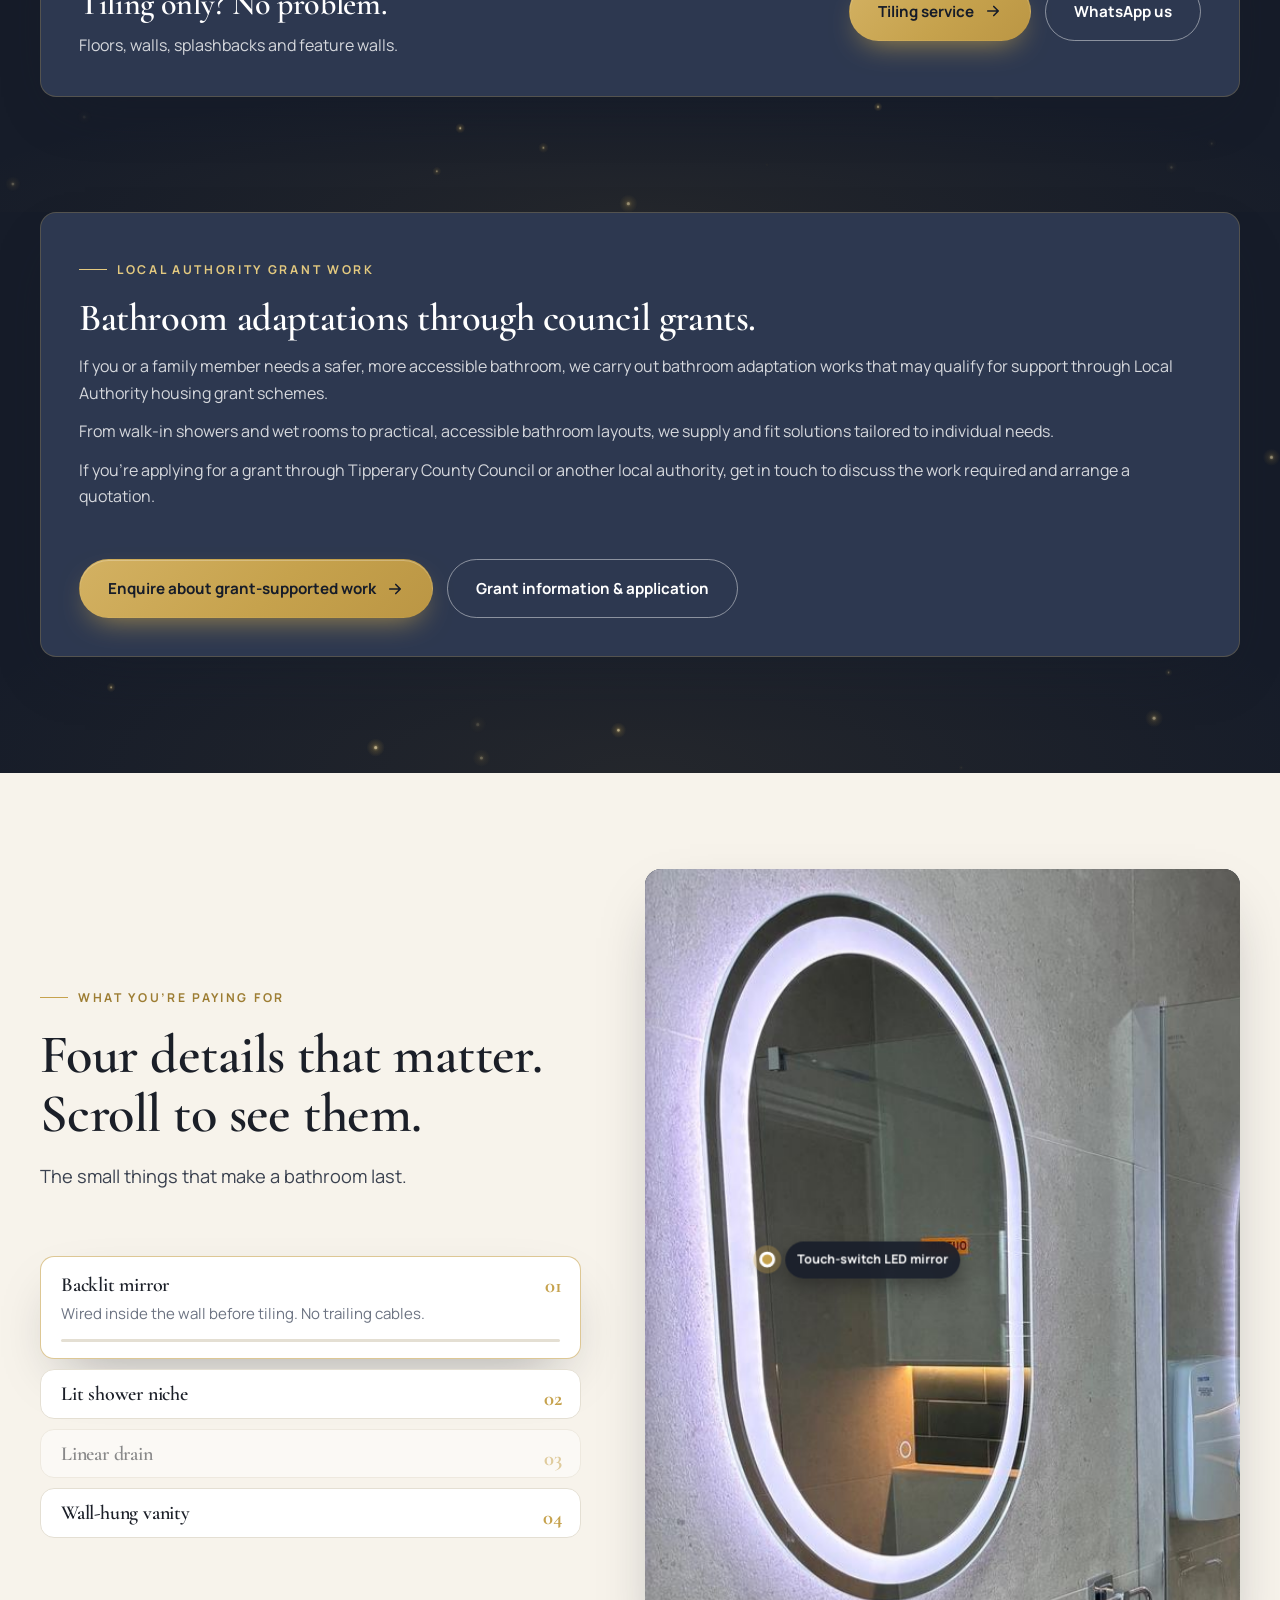
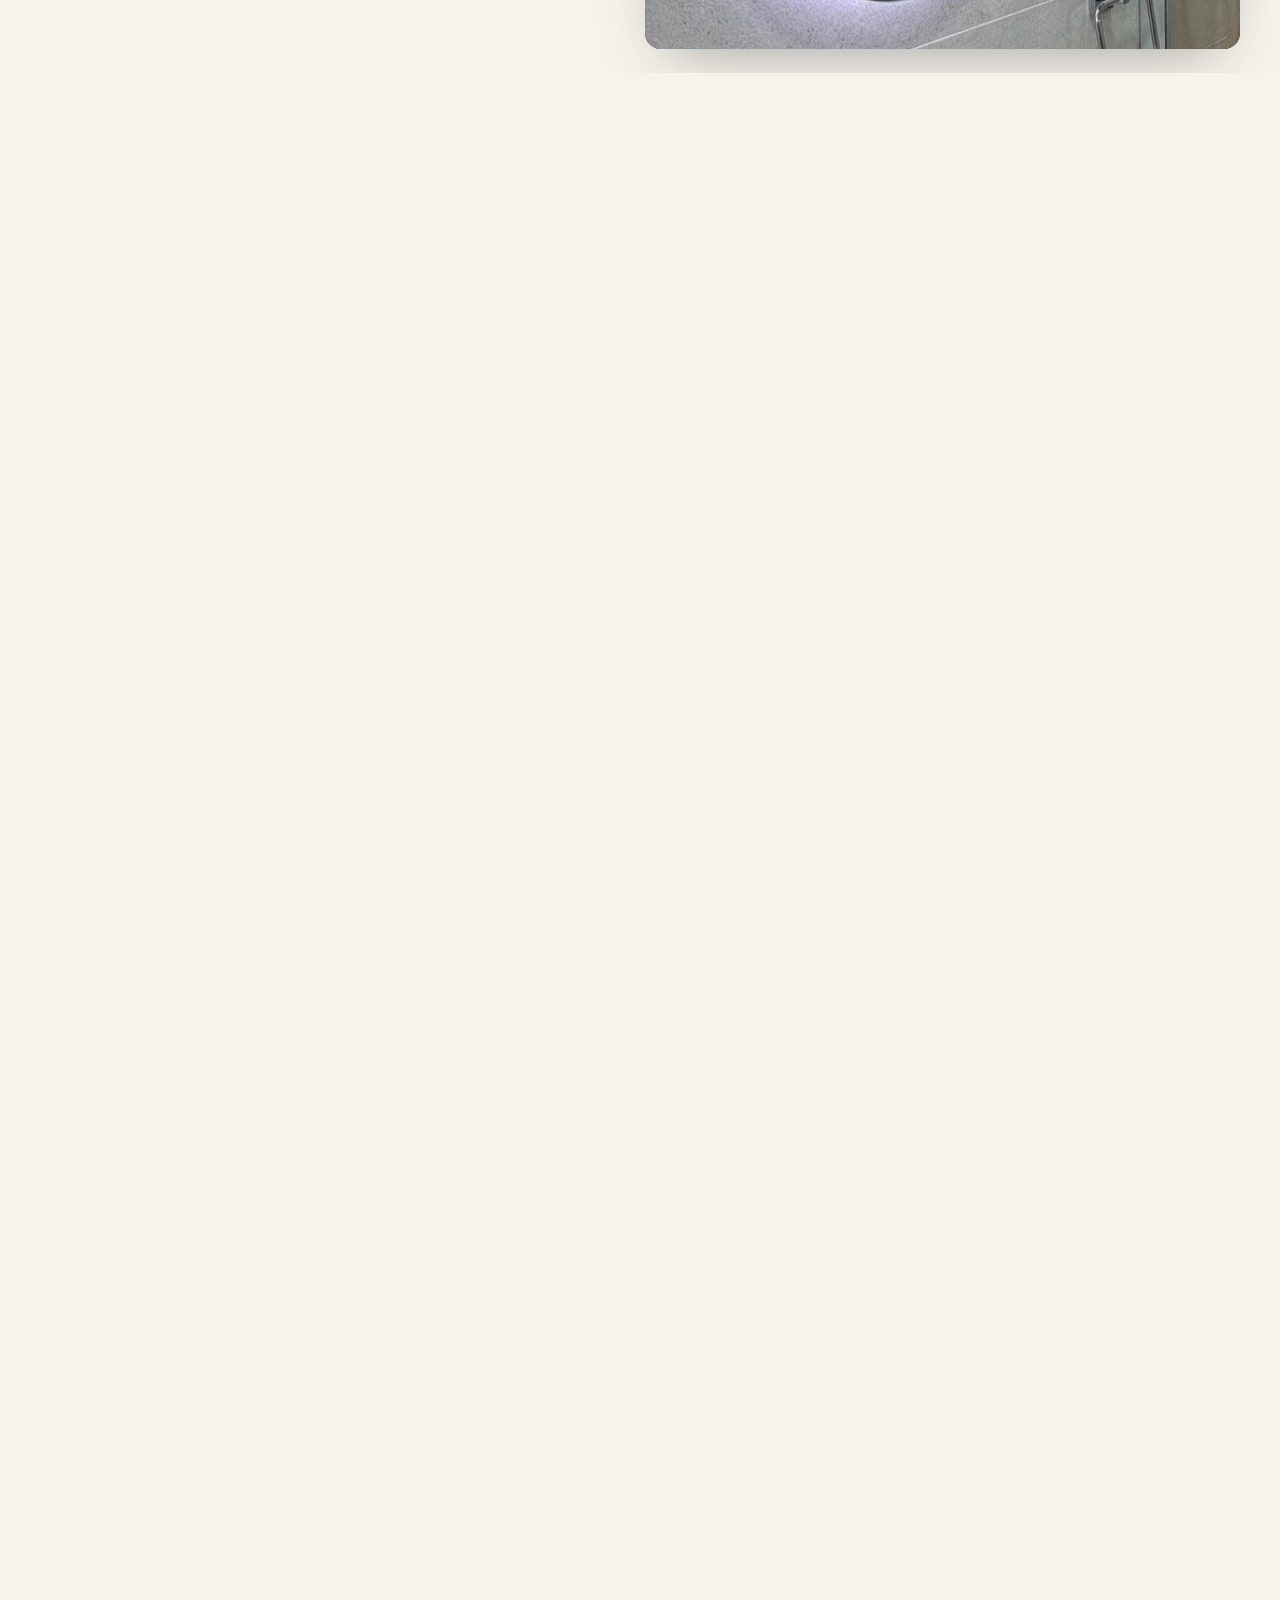
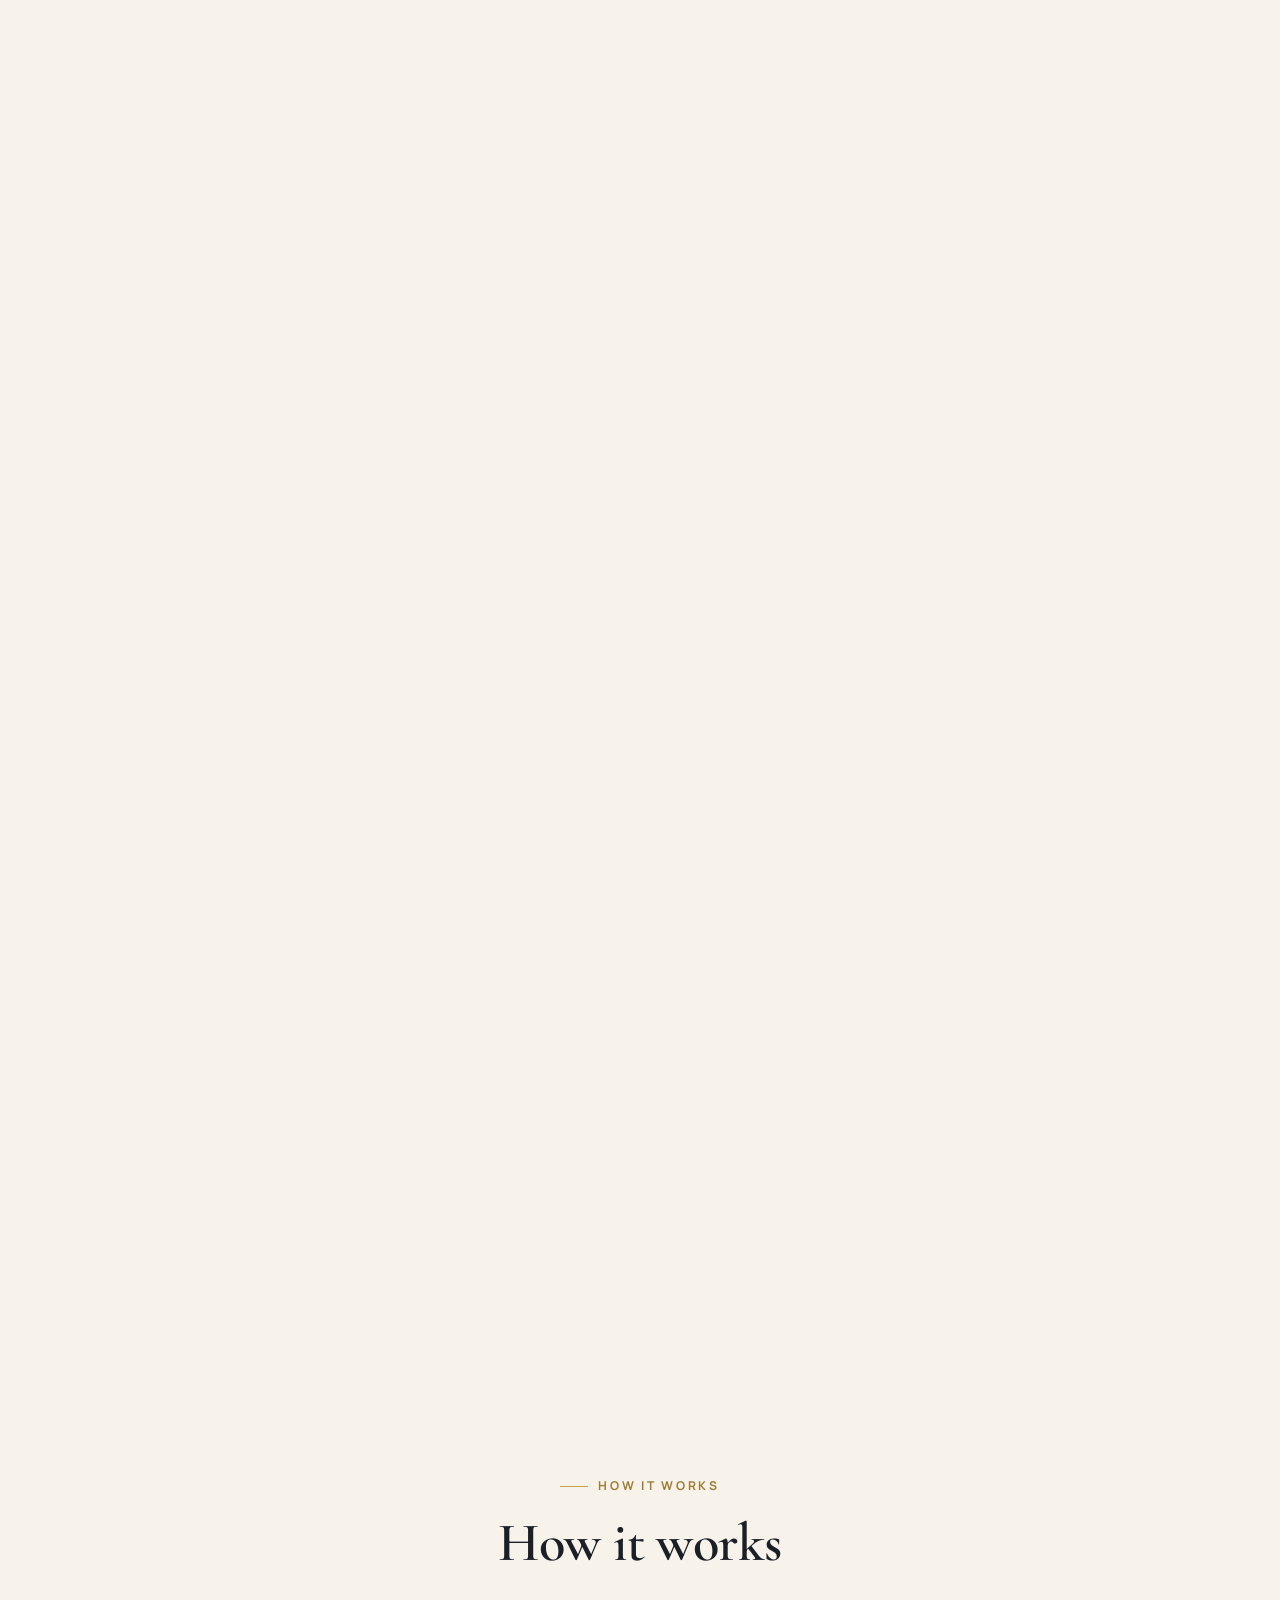
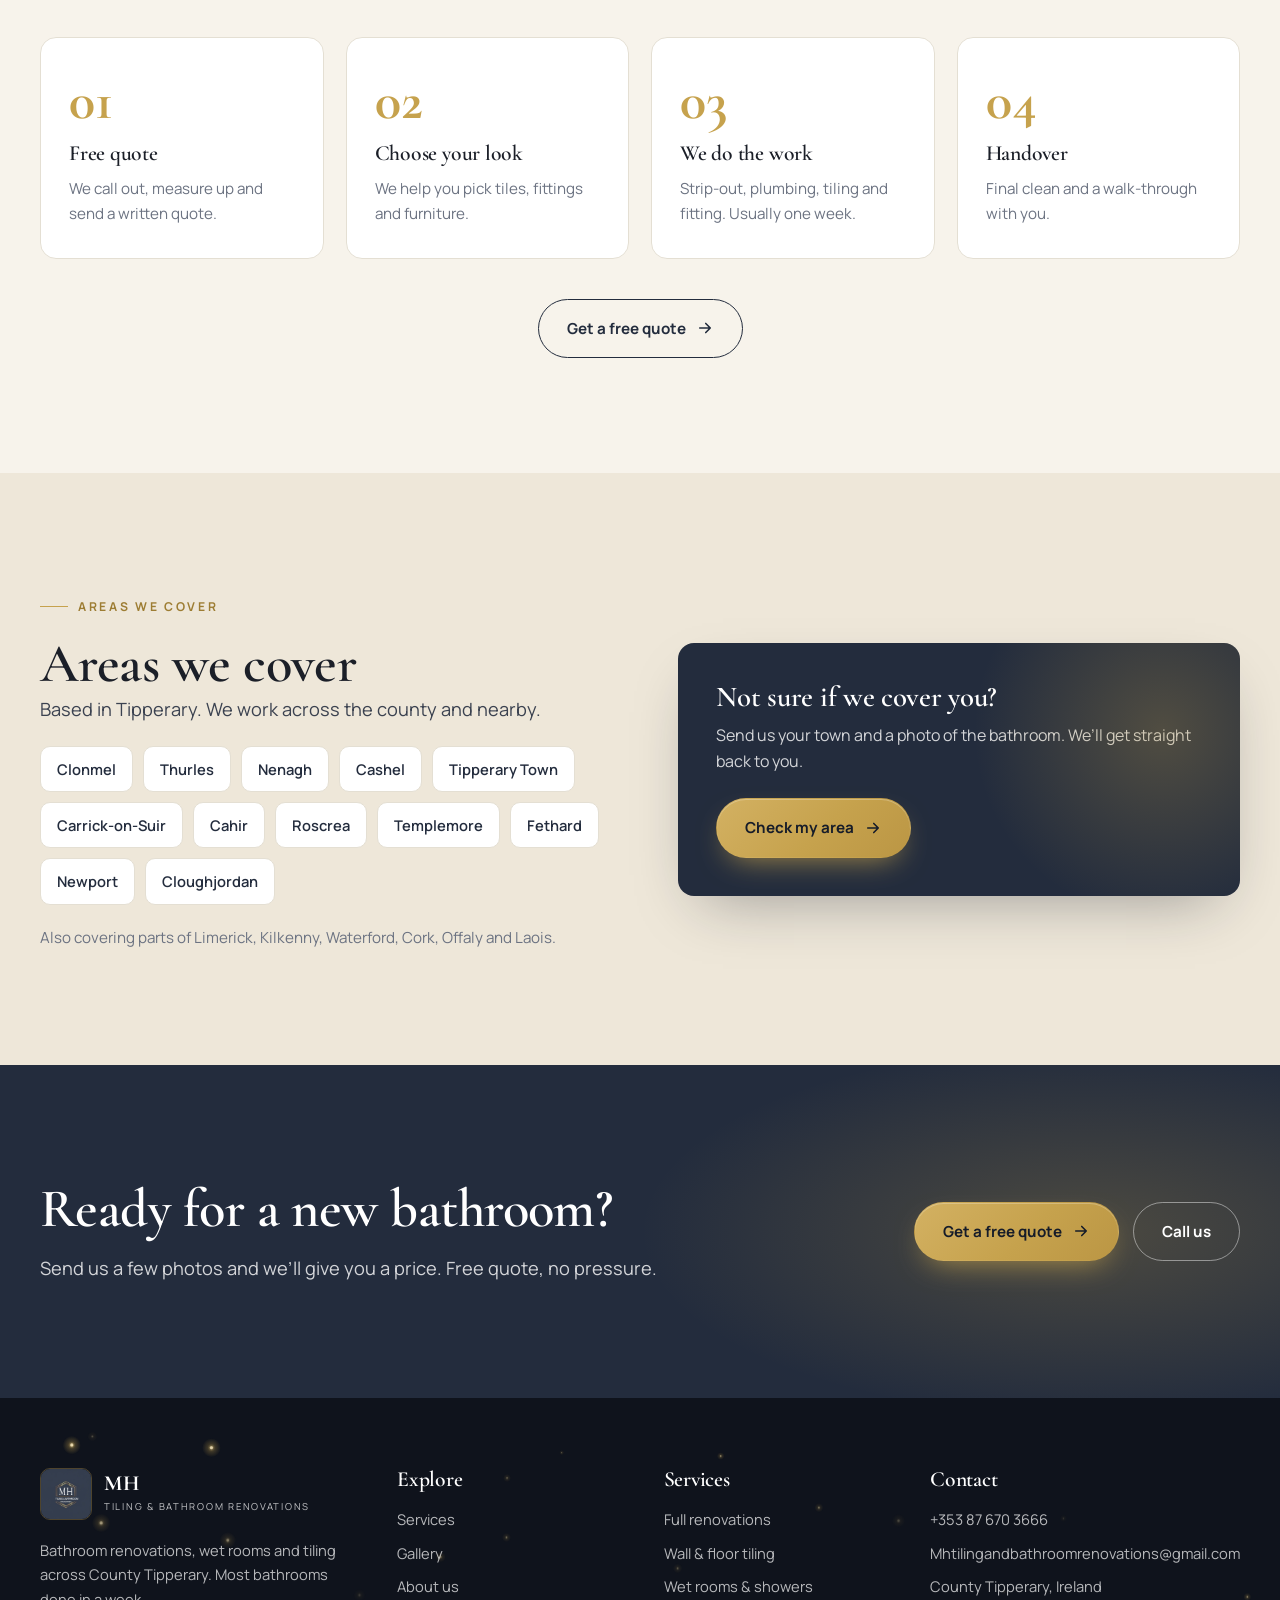
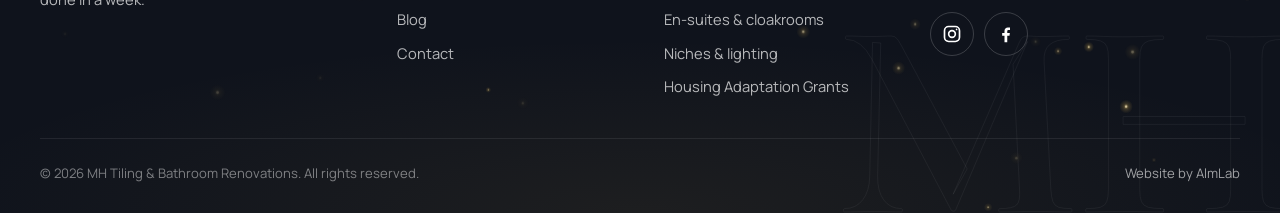
==== commit 47b60d61: "Make the whole 'Website by AlmLab' credit one link Co-Authored-By: Claude Opus 5.5 <noreply@anthropi" ====
--- a/index.html
+++ b/index.html
@@ -390,7 +390,7 @@
     </div>
     <div class="fbottom">
       <span>&copy; <span id="yr"></span> MH Tiling &amp; Bathroom Renovations. All rights reserved.</span>
-      <span>Website by <a href="https://almlabmarketing.com/" target="_blank" rel="noopener">AlmLab</a></span>
+      <span><a href="https://almlabmarketing.com/" target="_blank" rel="noopener">Website by AlmLab</a></span>
     </div>
   </div>
 </footer>
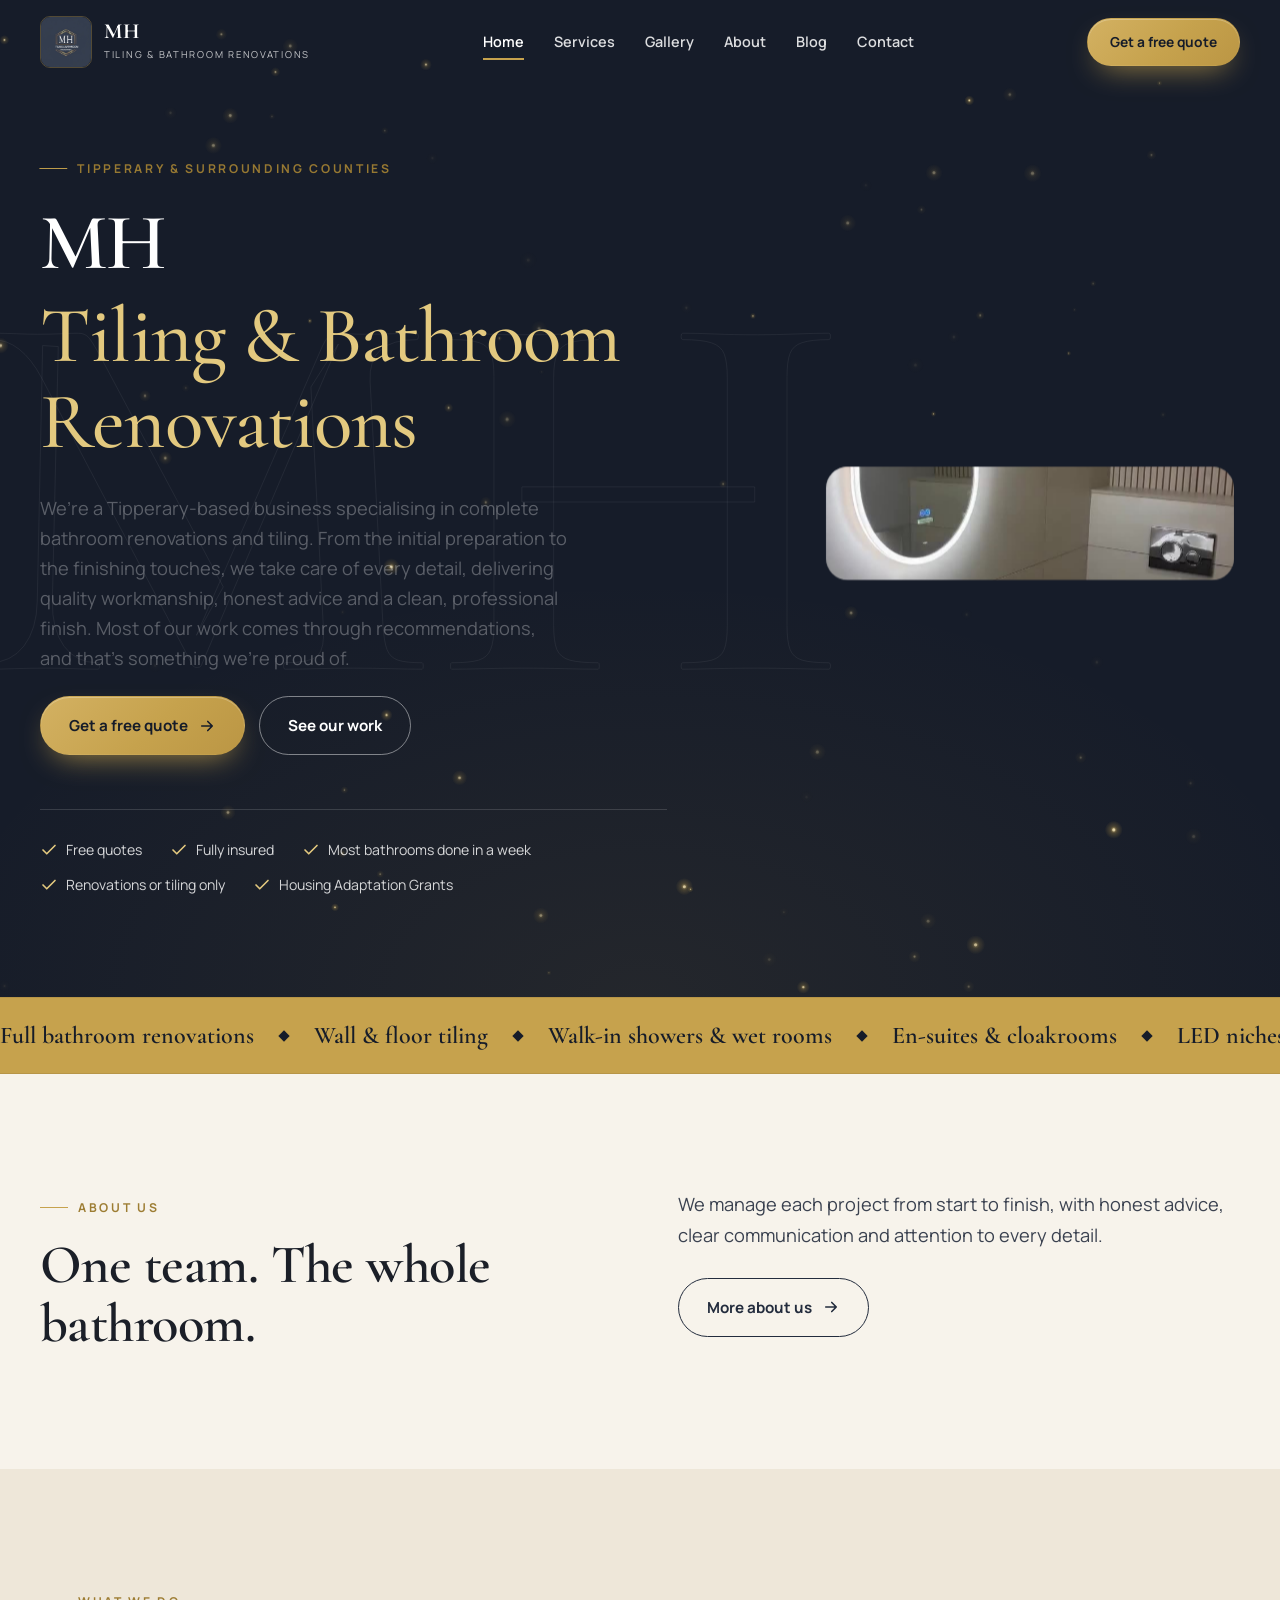
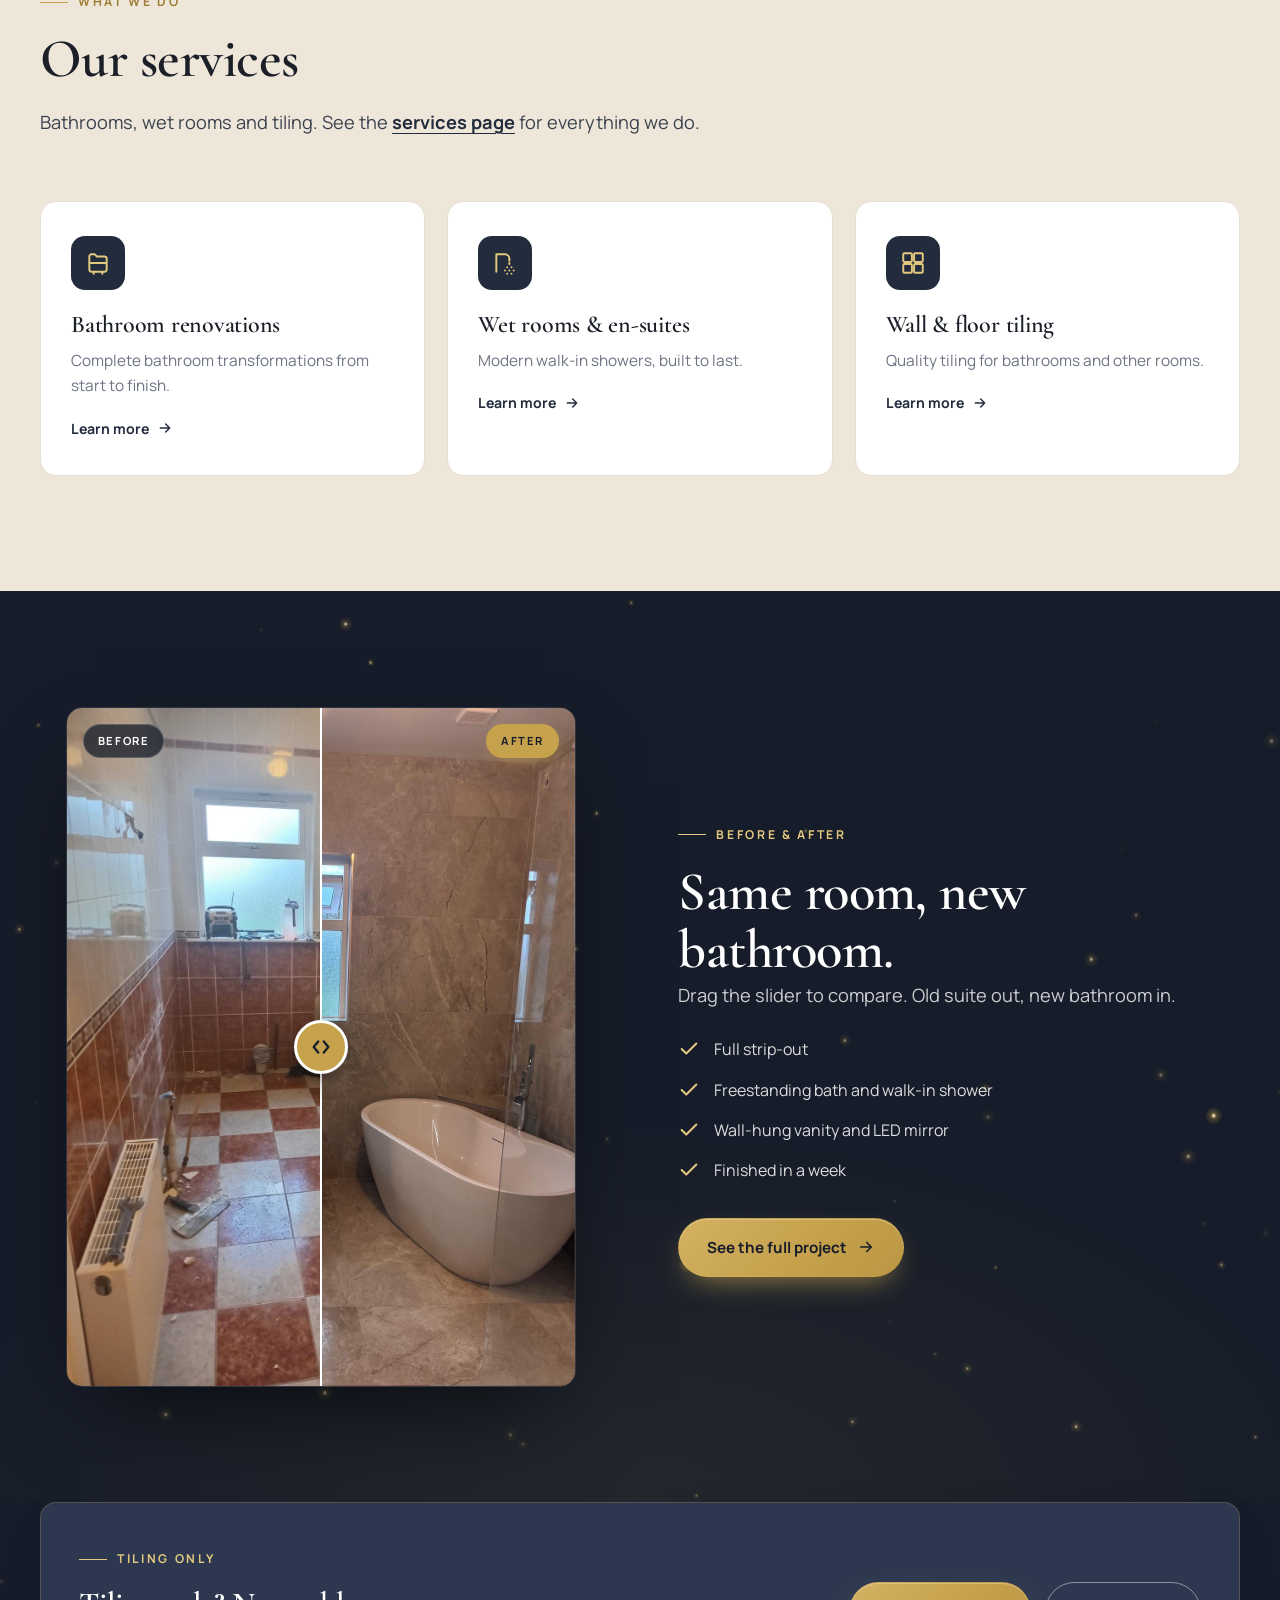
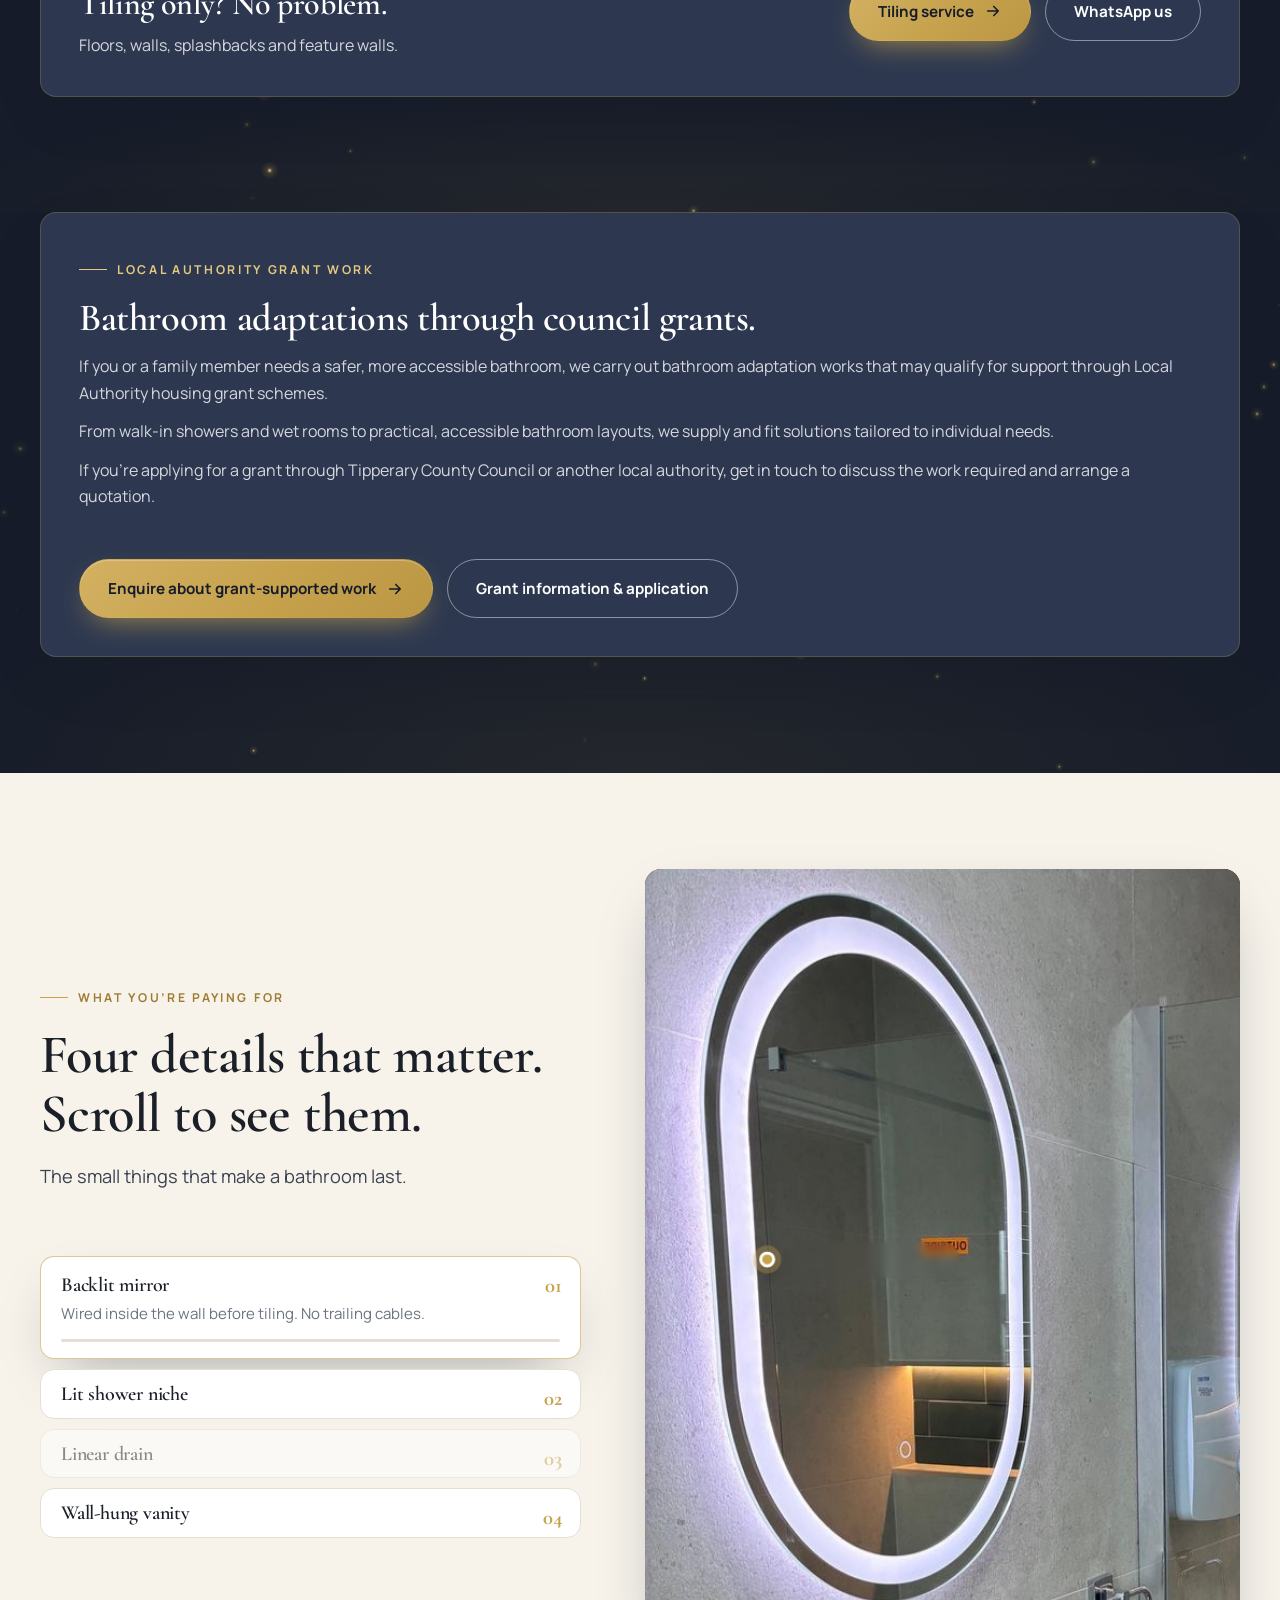
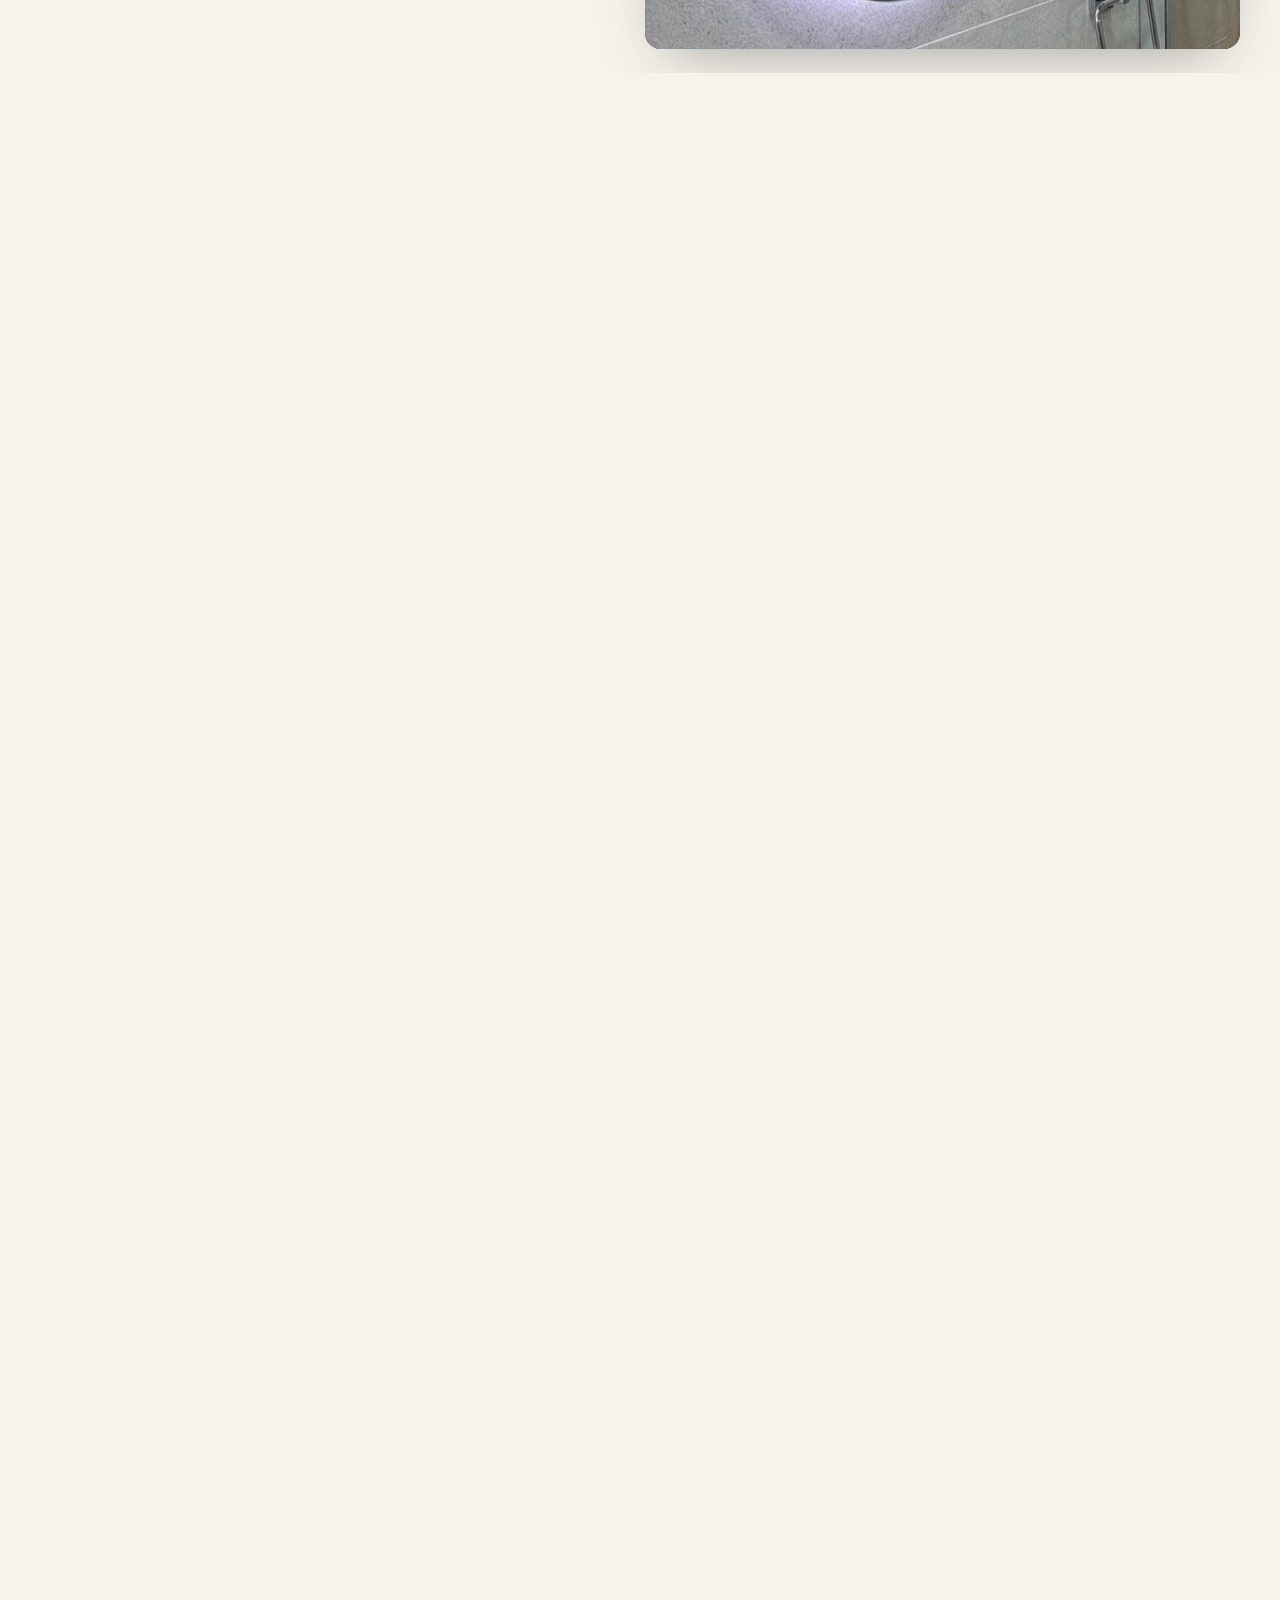
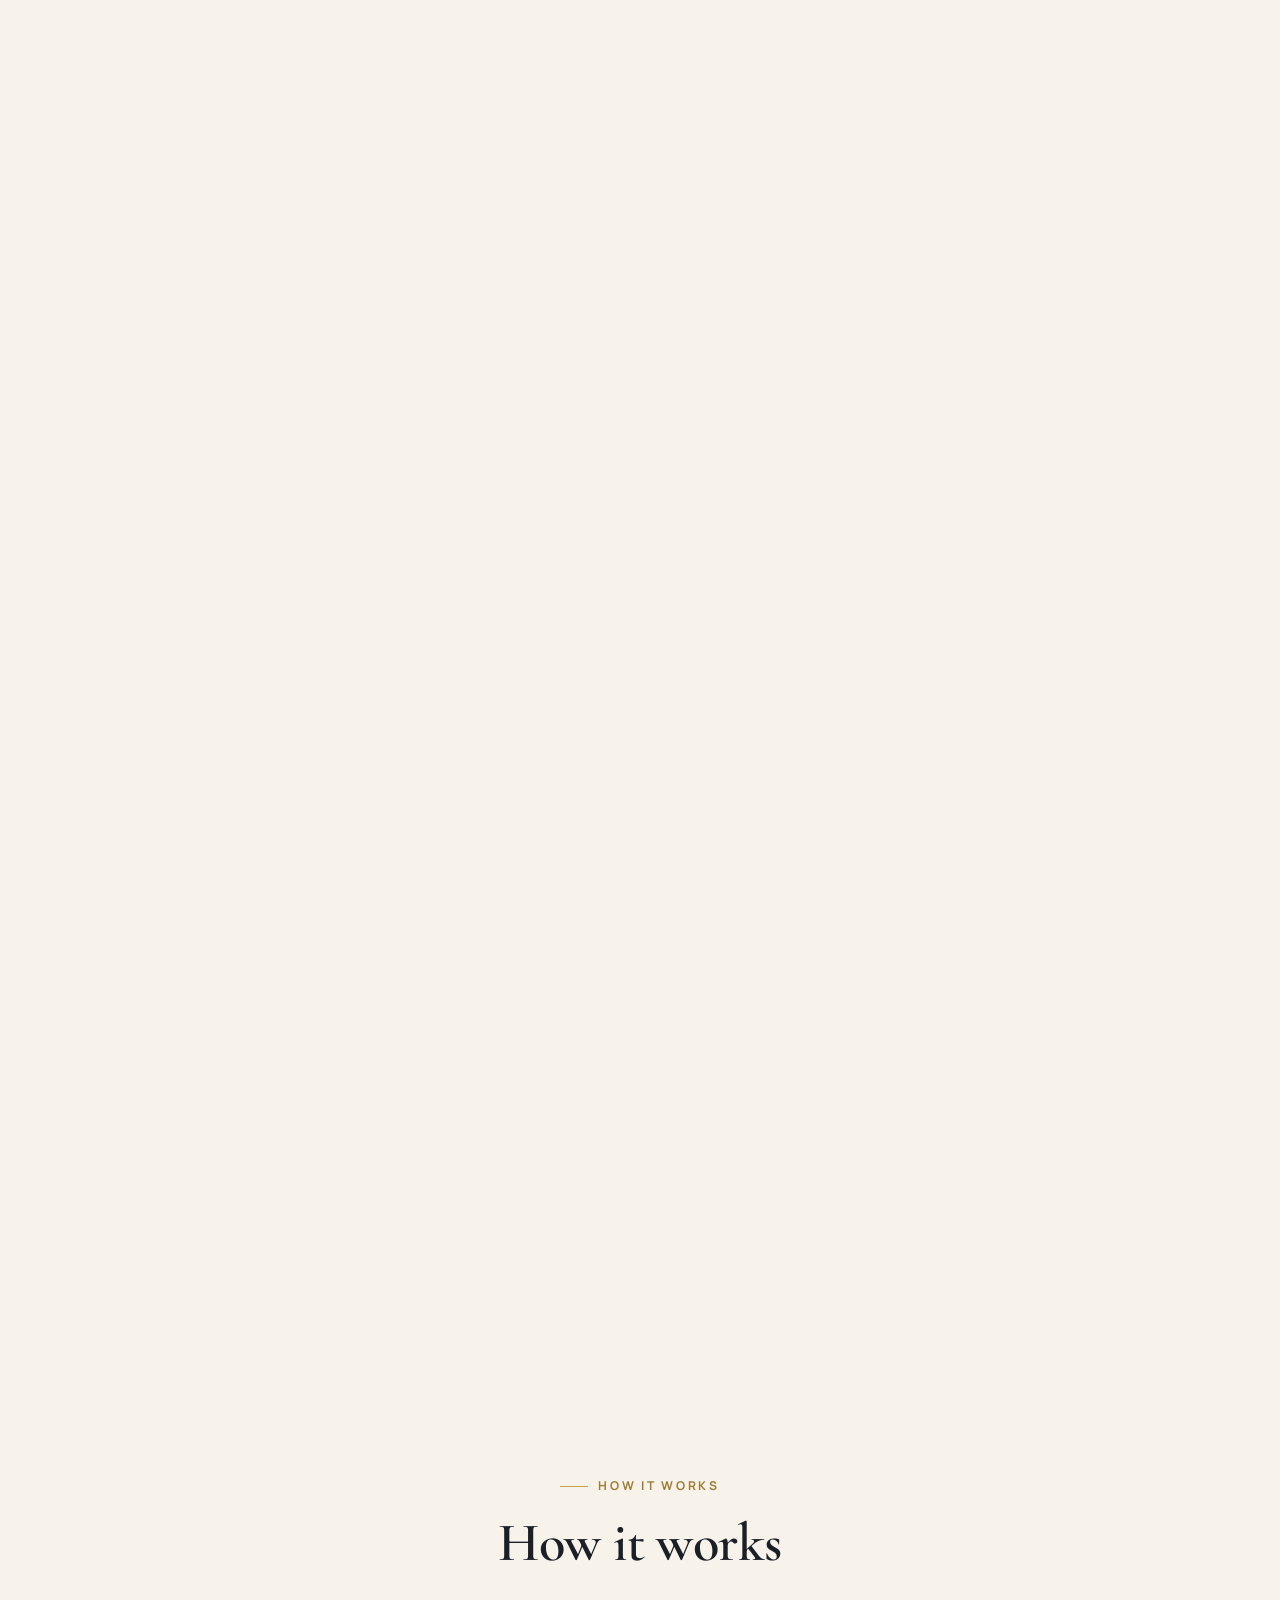
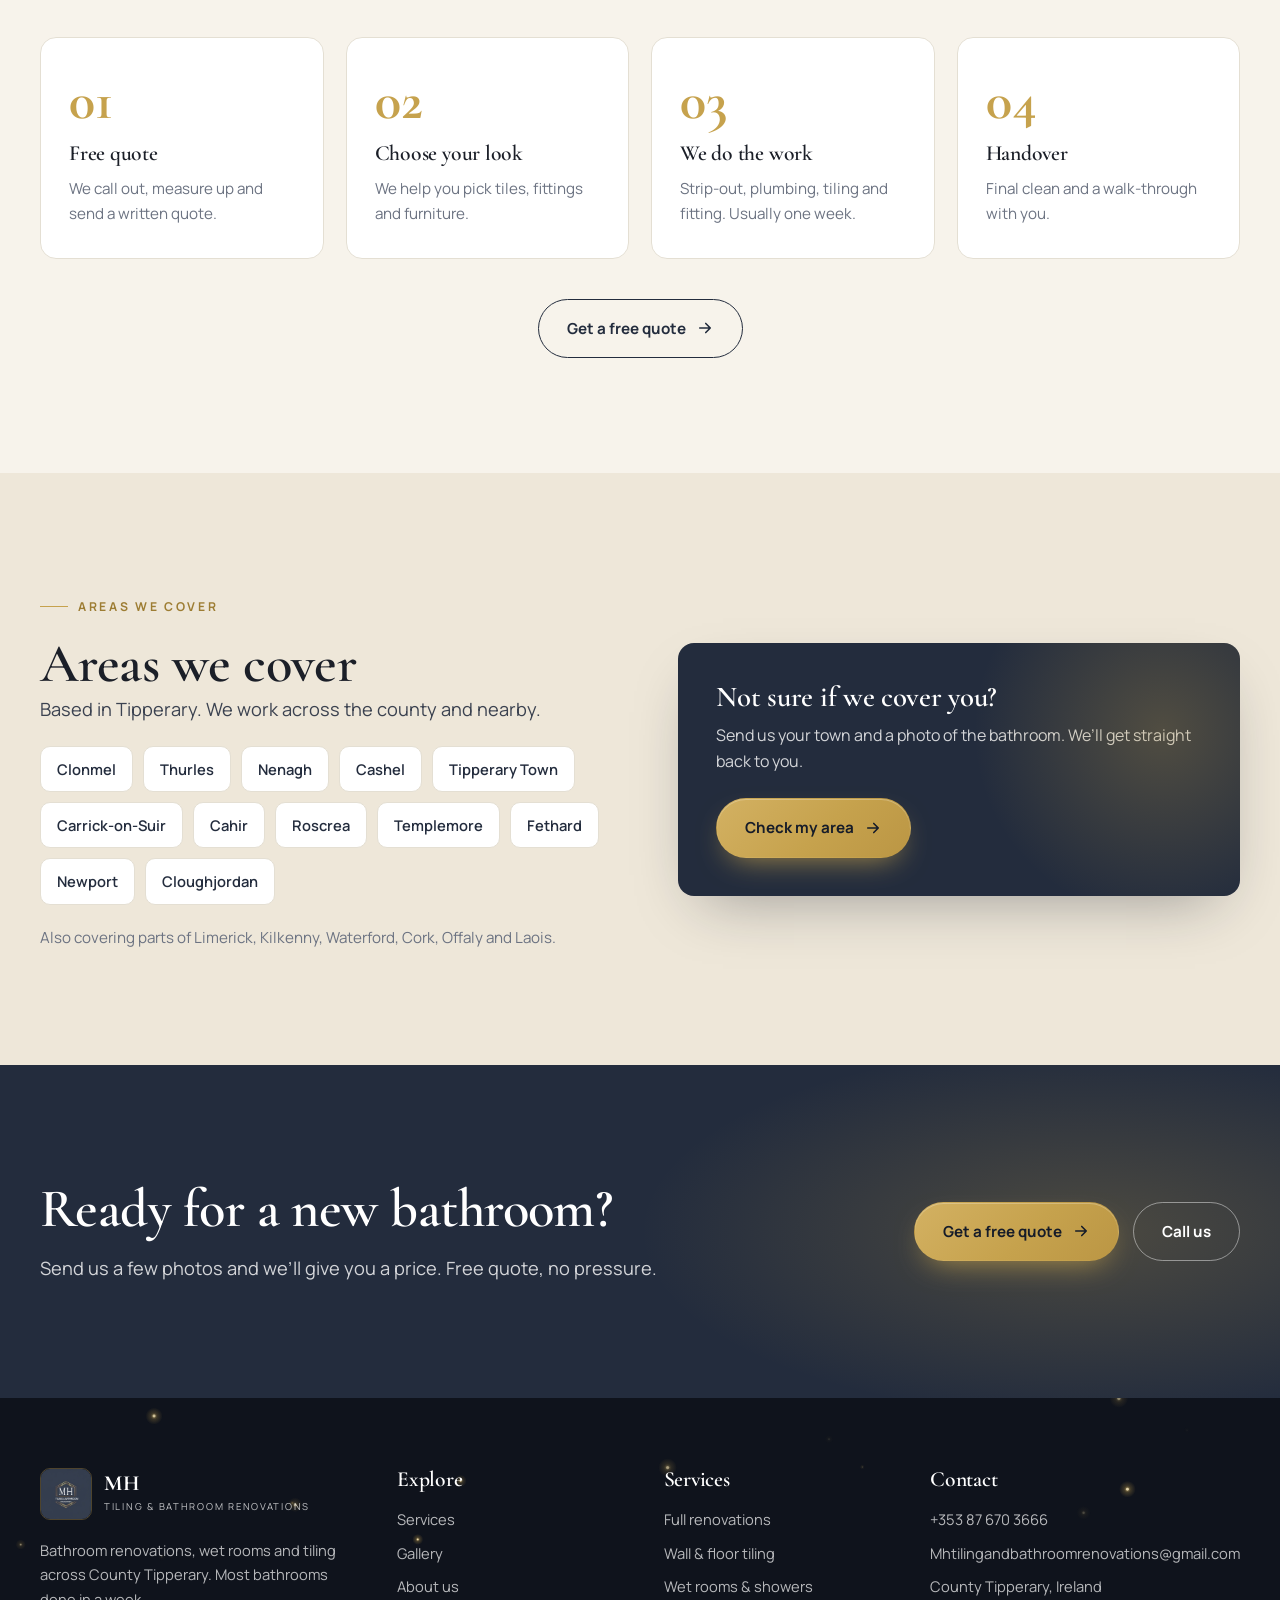
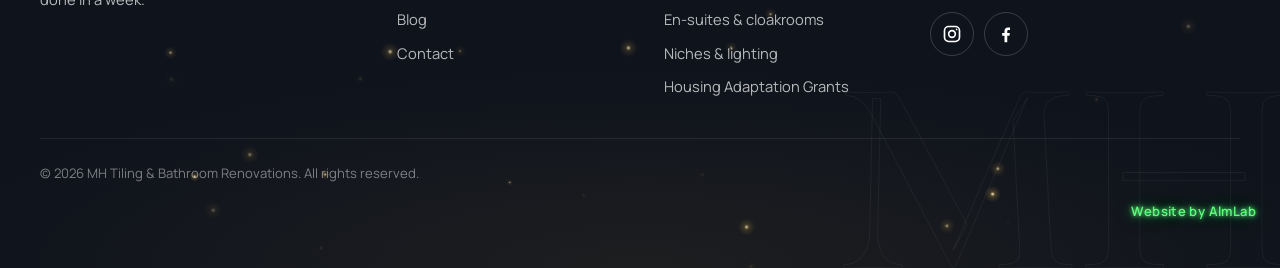
==== commit 4159da4c: "Restyle the AlmLab credit: bottom-right, glowing neon green Co-Authored-By: Claude Opus 5.5 <noreply" ====
--- a/index.html
+++ b/index.html
@@ -390,9 +390,9 @@
     </div>
     <div class="fbottom">
       <span>&copy; <span id="yr"></span> MH Tiling &amp; Bathroom Renovations. All rights reserved.</span>
-      <span><a href="https://almlabmarketing.com/" target="_blank" rel="noopener">Website by AlmLab</a></span>
-    </div>
-  </div>
+    </div>
+  </div>
+<div class="almlab-credit-row" style="display:flex;justify-content:flex-end;padding:16px 24px 18px"><a class="almlab-credit" href="https://almlabmarketing.com" target="_blank" rel="noopener" style="color:#5dff7f;font-weight:600;font-size:13px;letter-spacing:.03em;text-decoration:none;white-space:nowrap;text-shadow:0 0 4px rgba(93,255,127,.95),0 0 10px rgba(57,255,106,.6),0 0 22px rgba(57,255,106,.35)">Website by AlmLab</a></div>
 </footer>
 
 <script src="https://cdnjs.cloudflare.com/ajax/libs/gsap/3.12.5/gsap.min.js"></script>
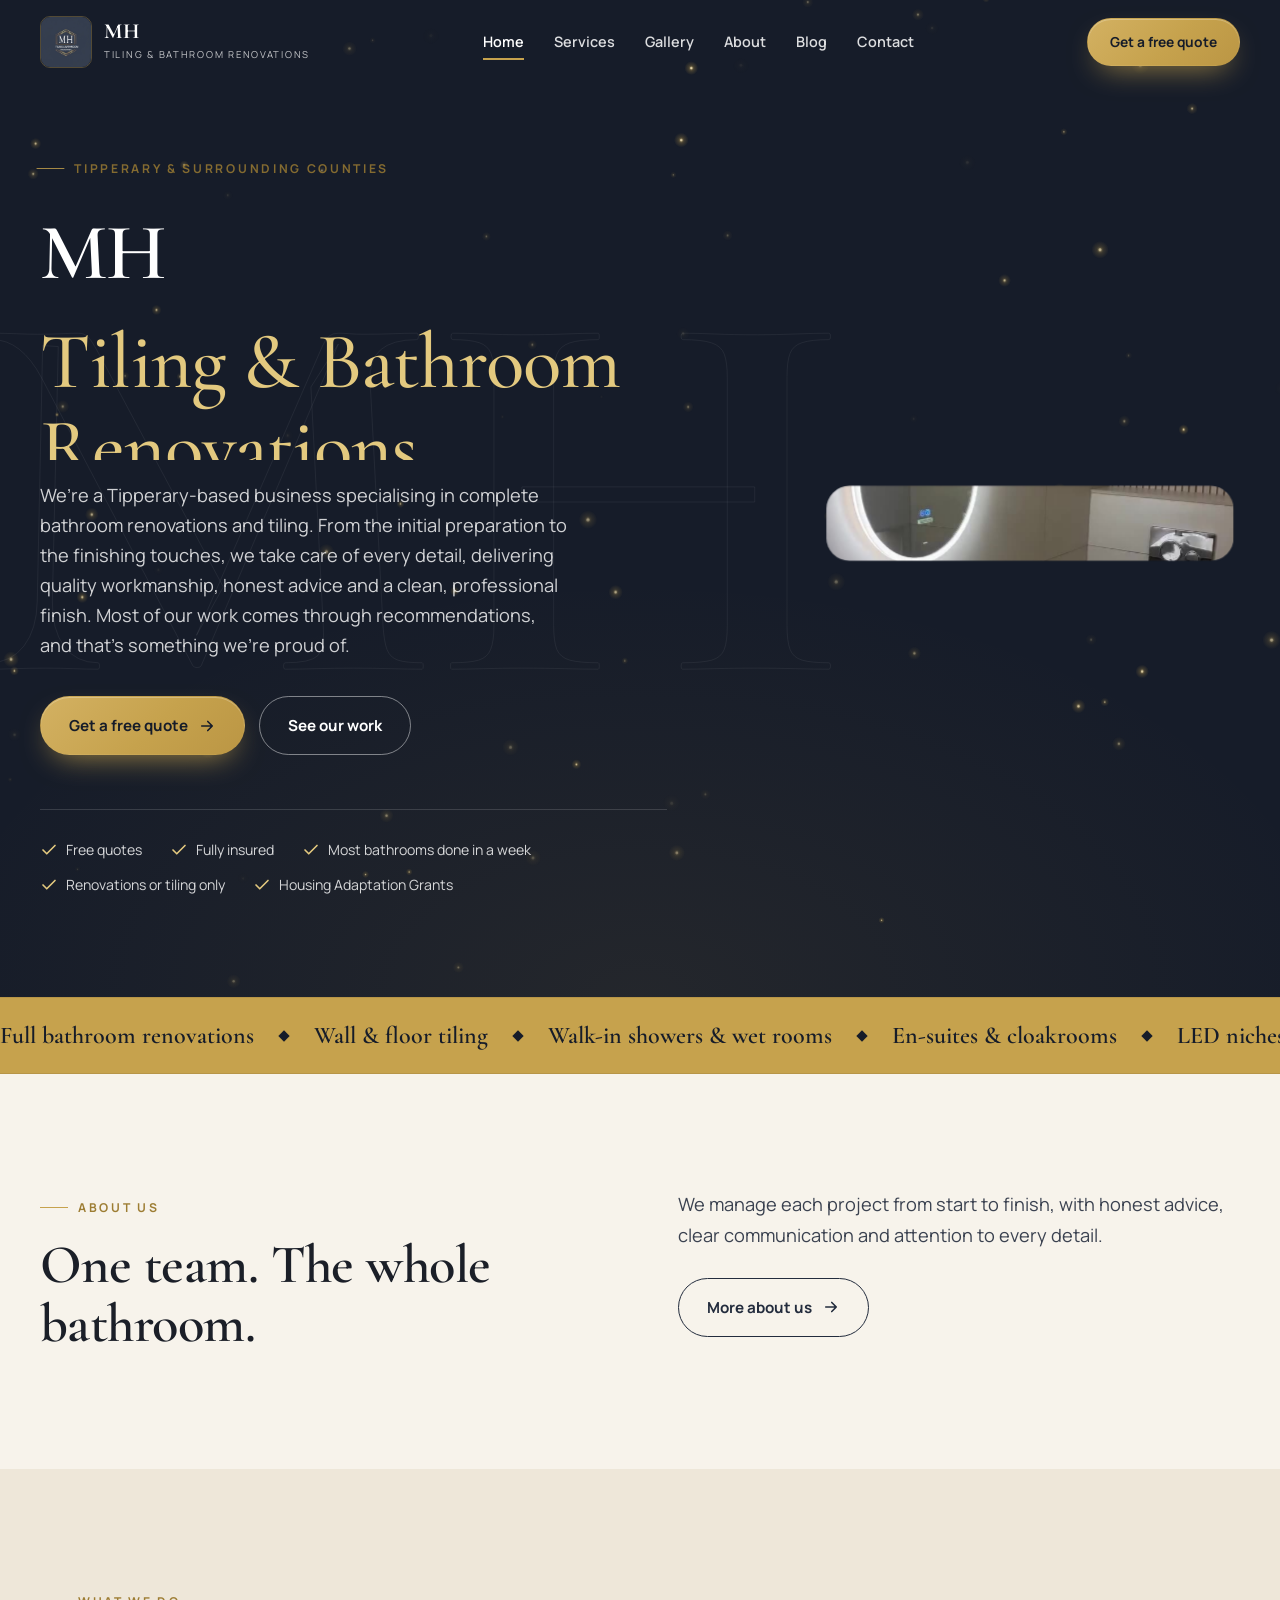
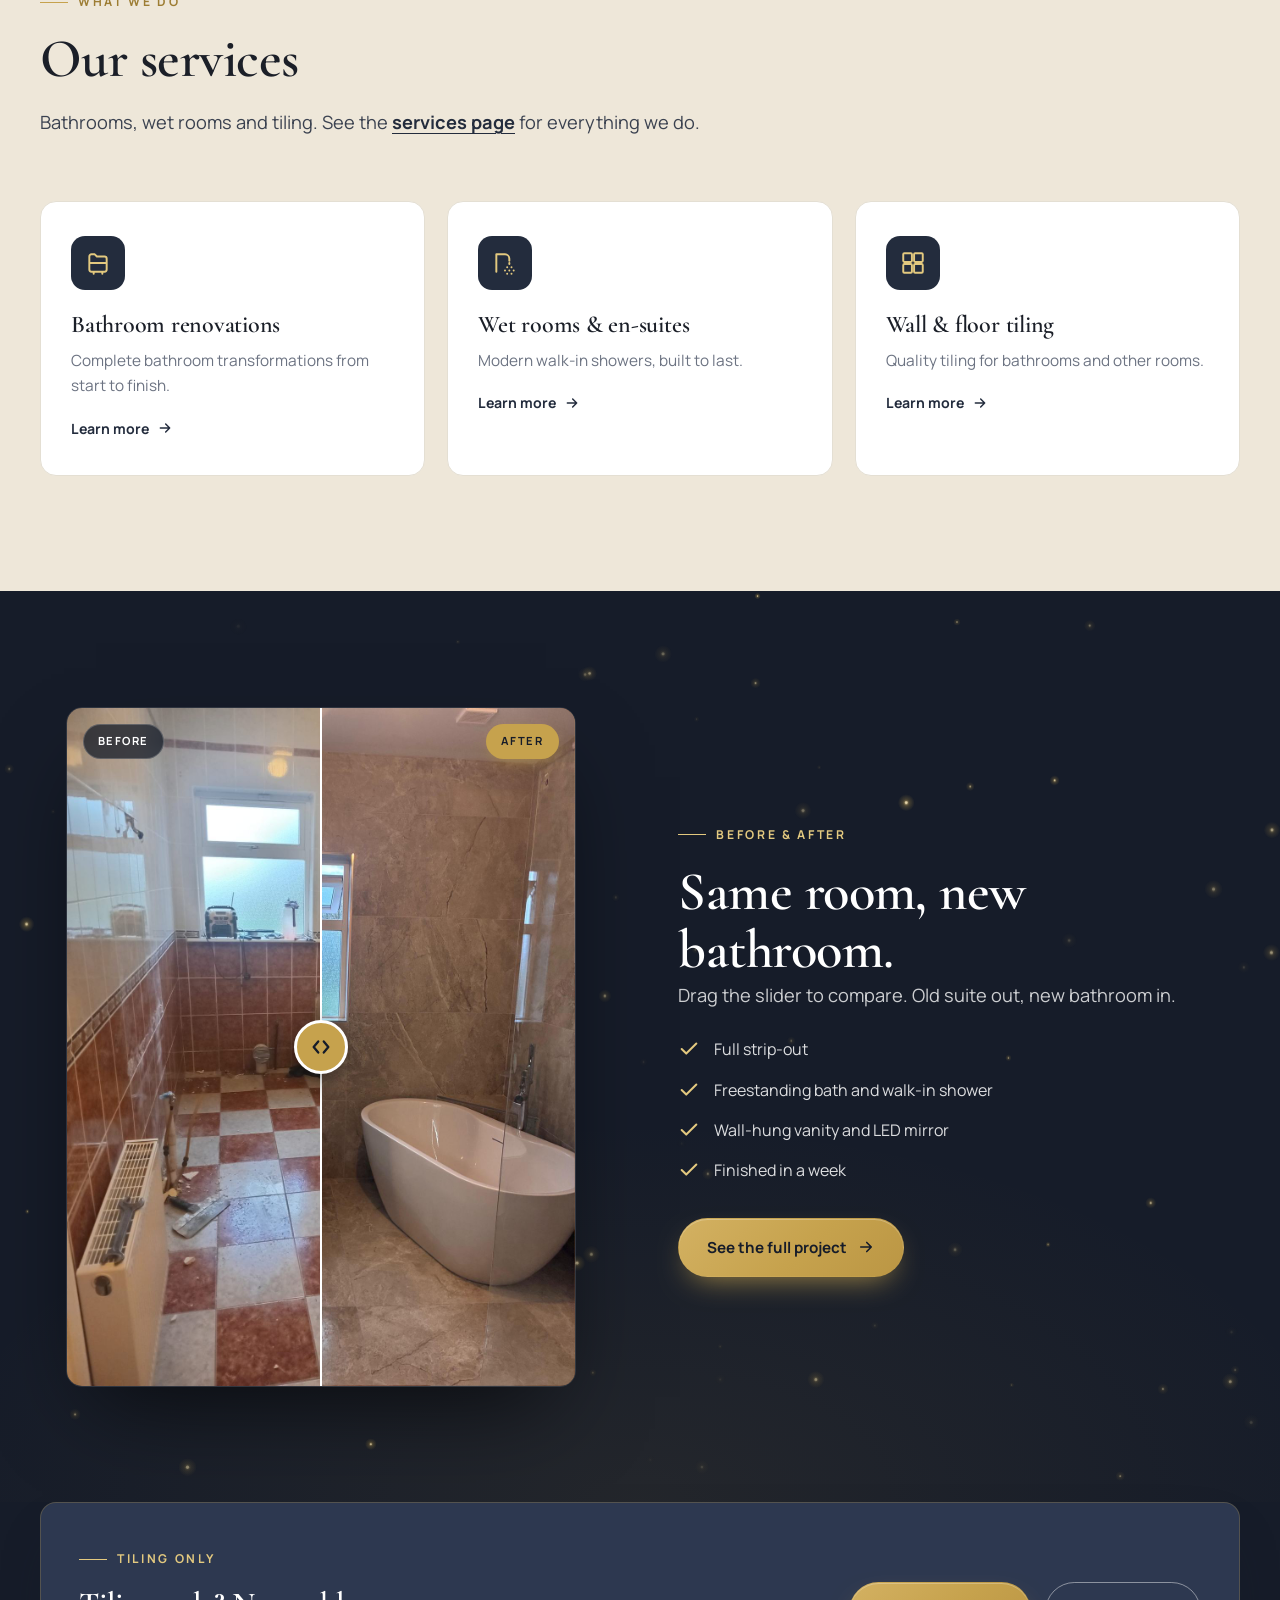
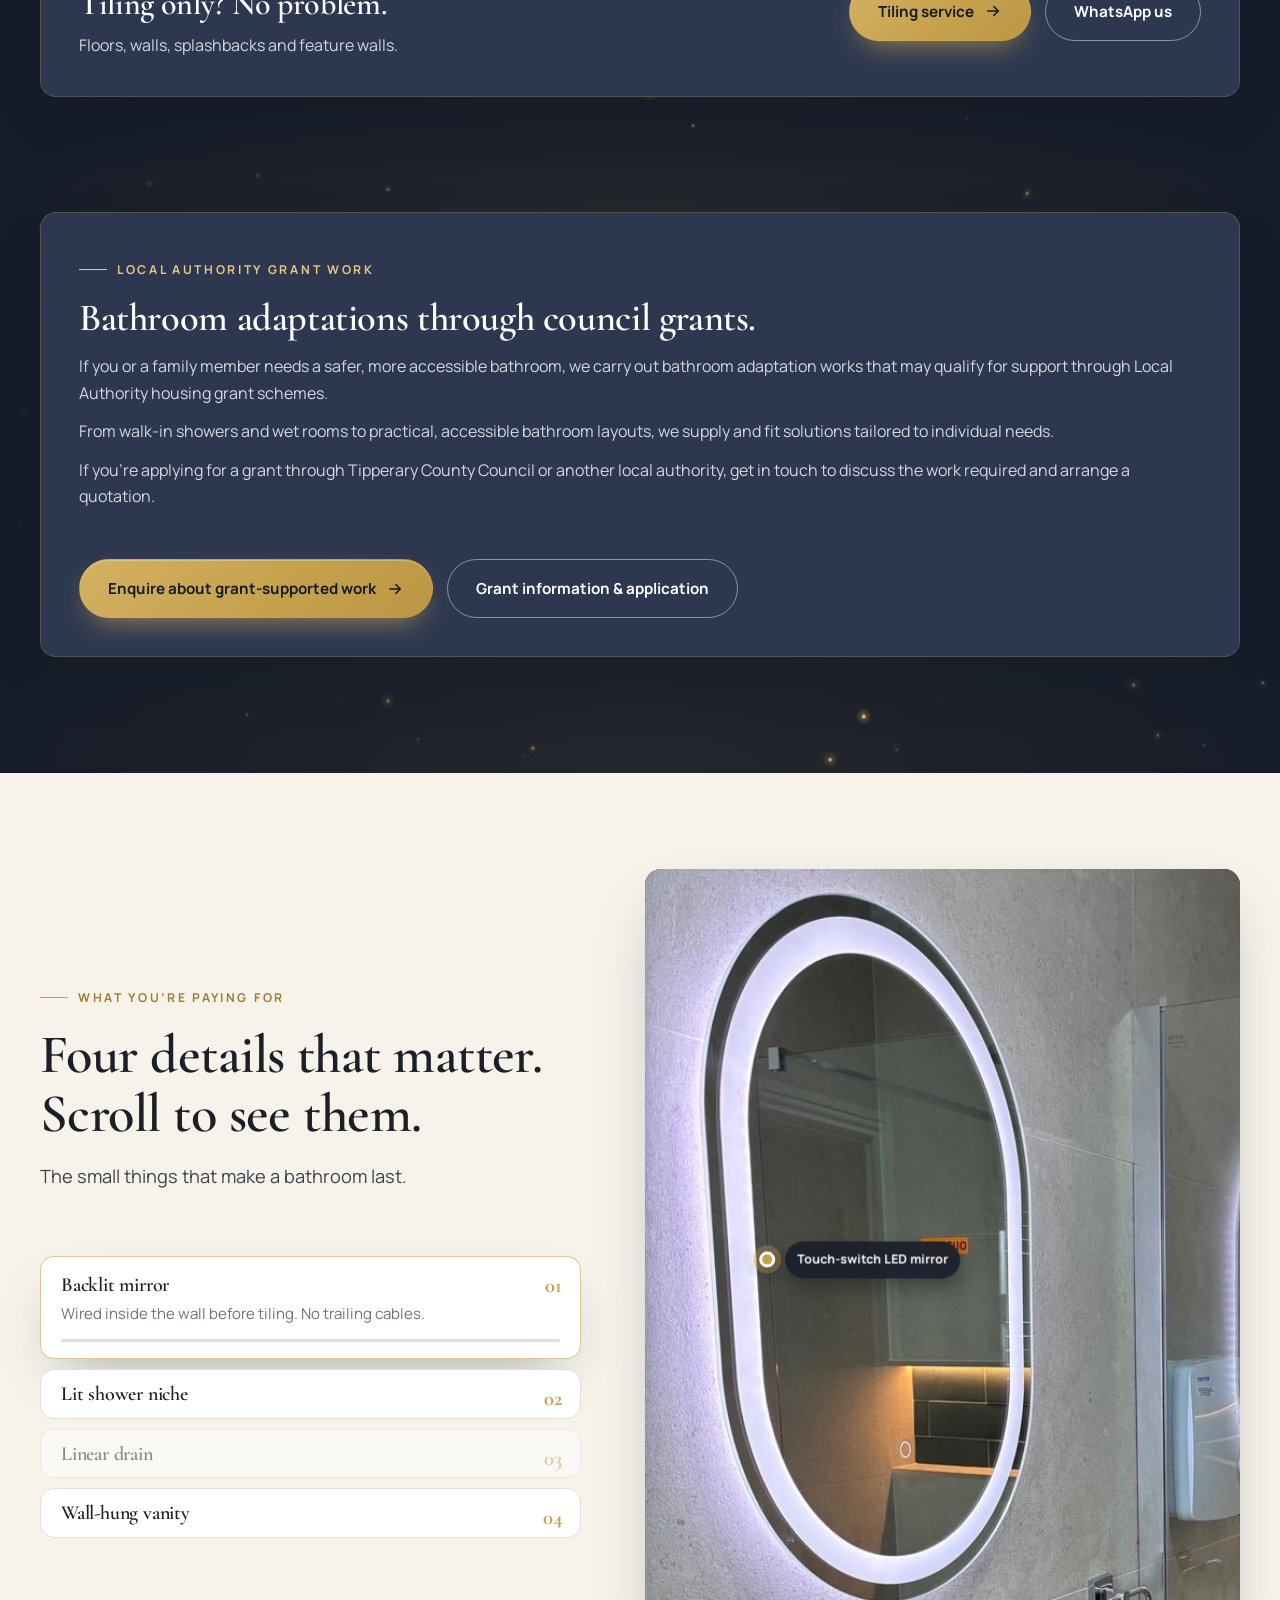
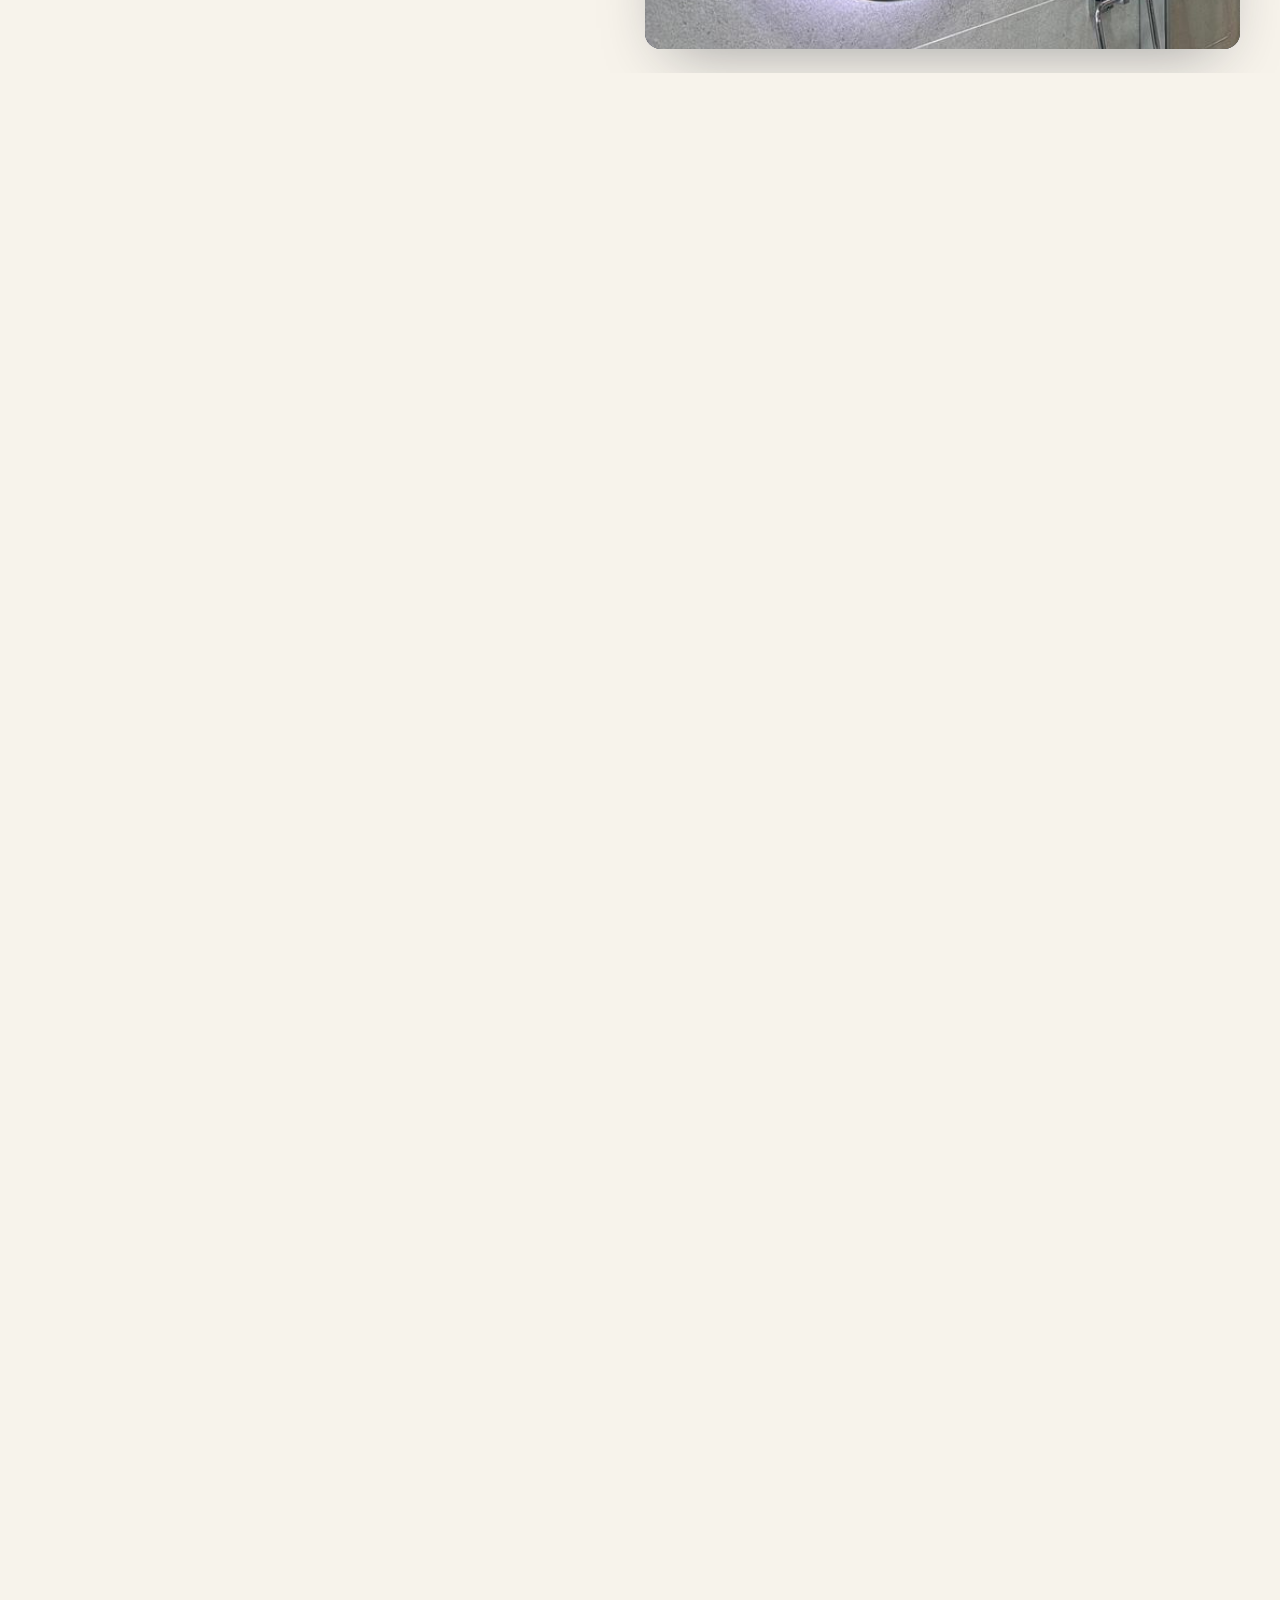
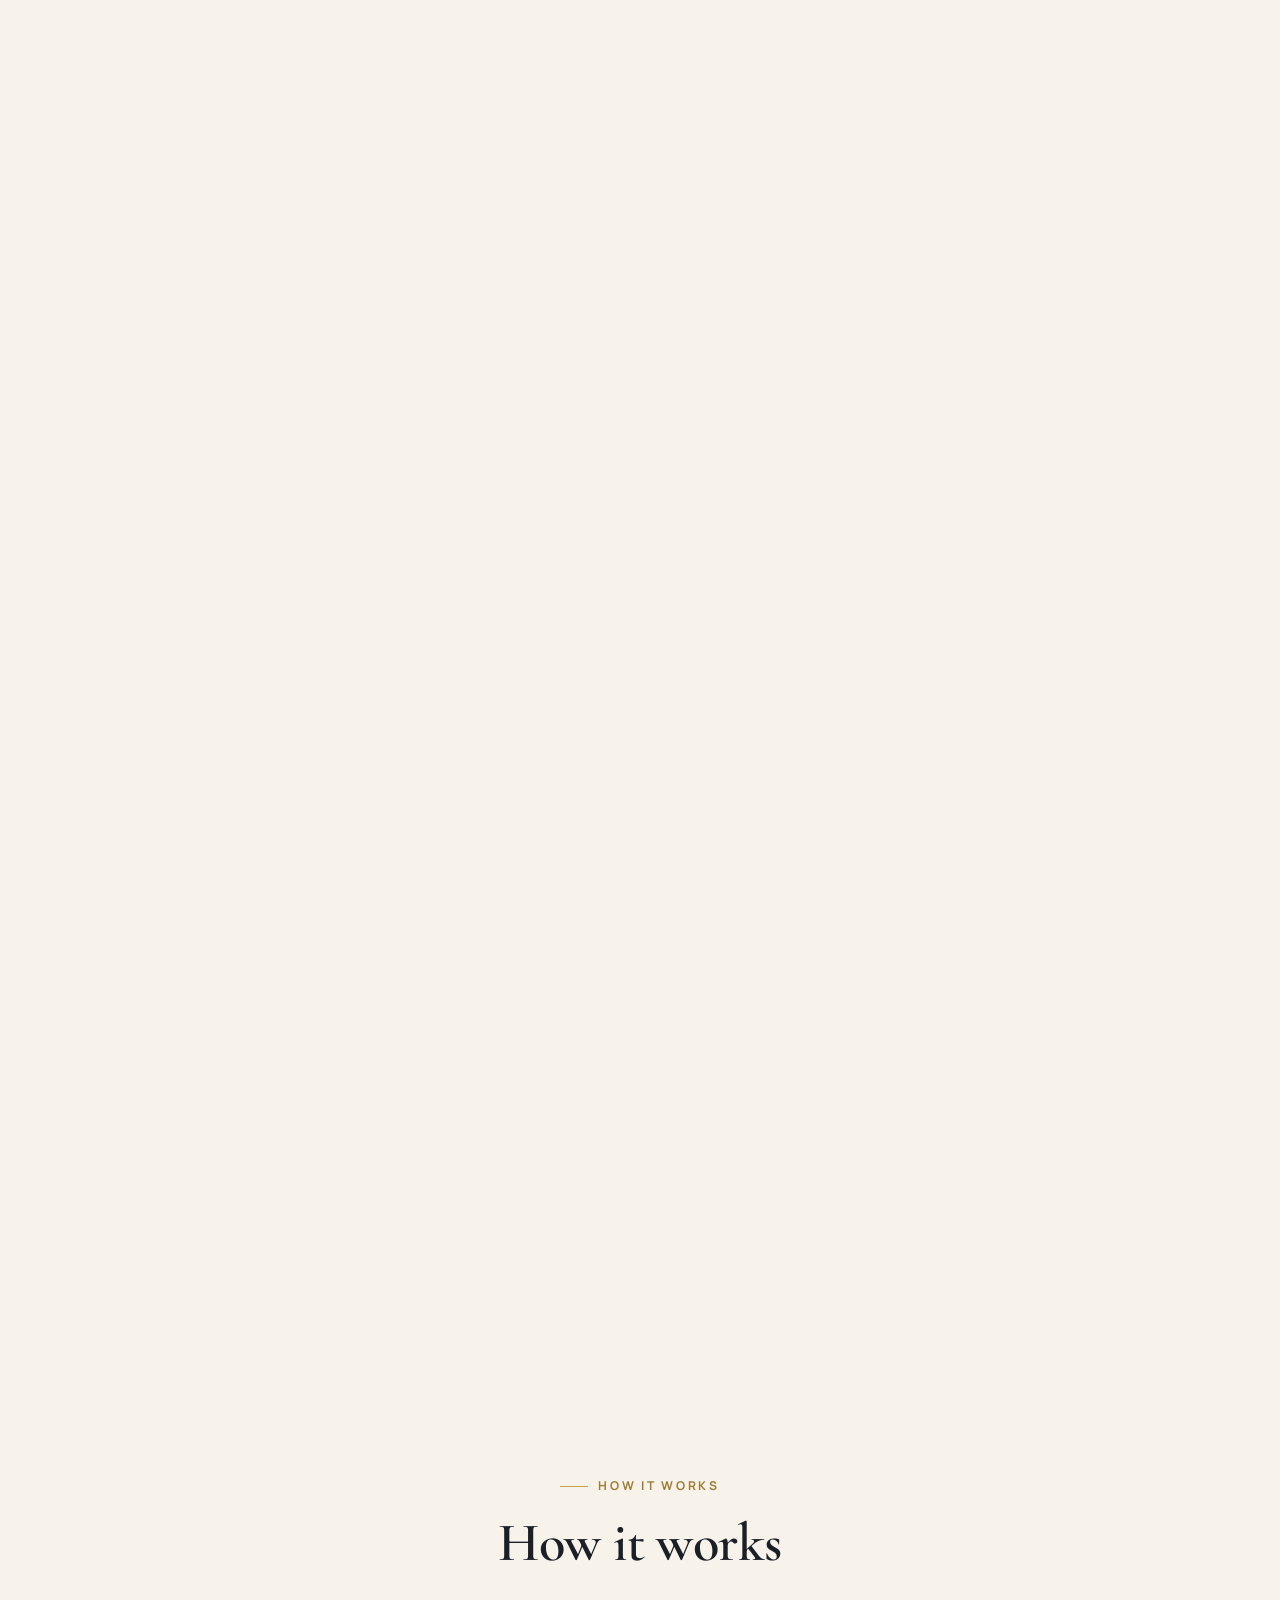
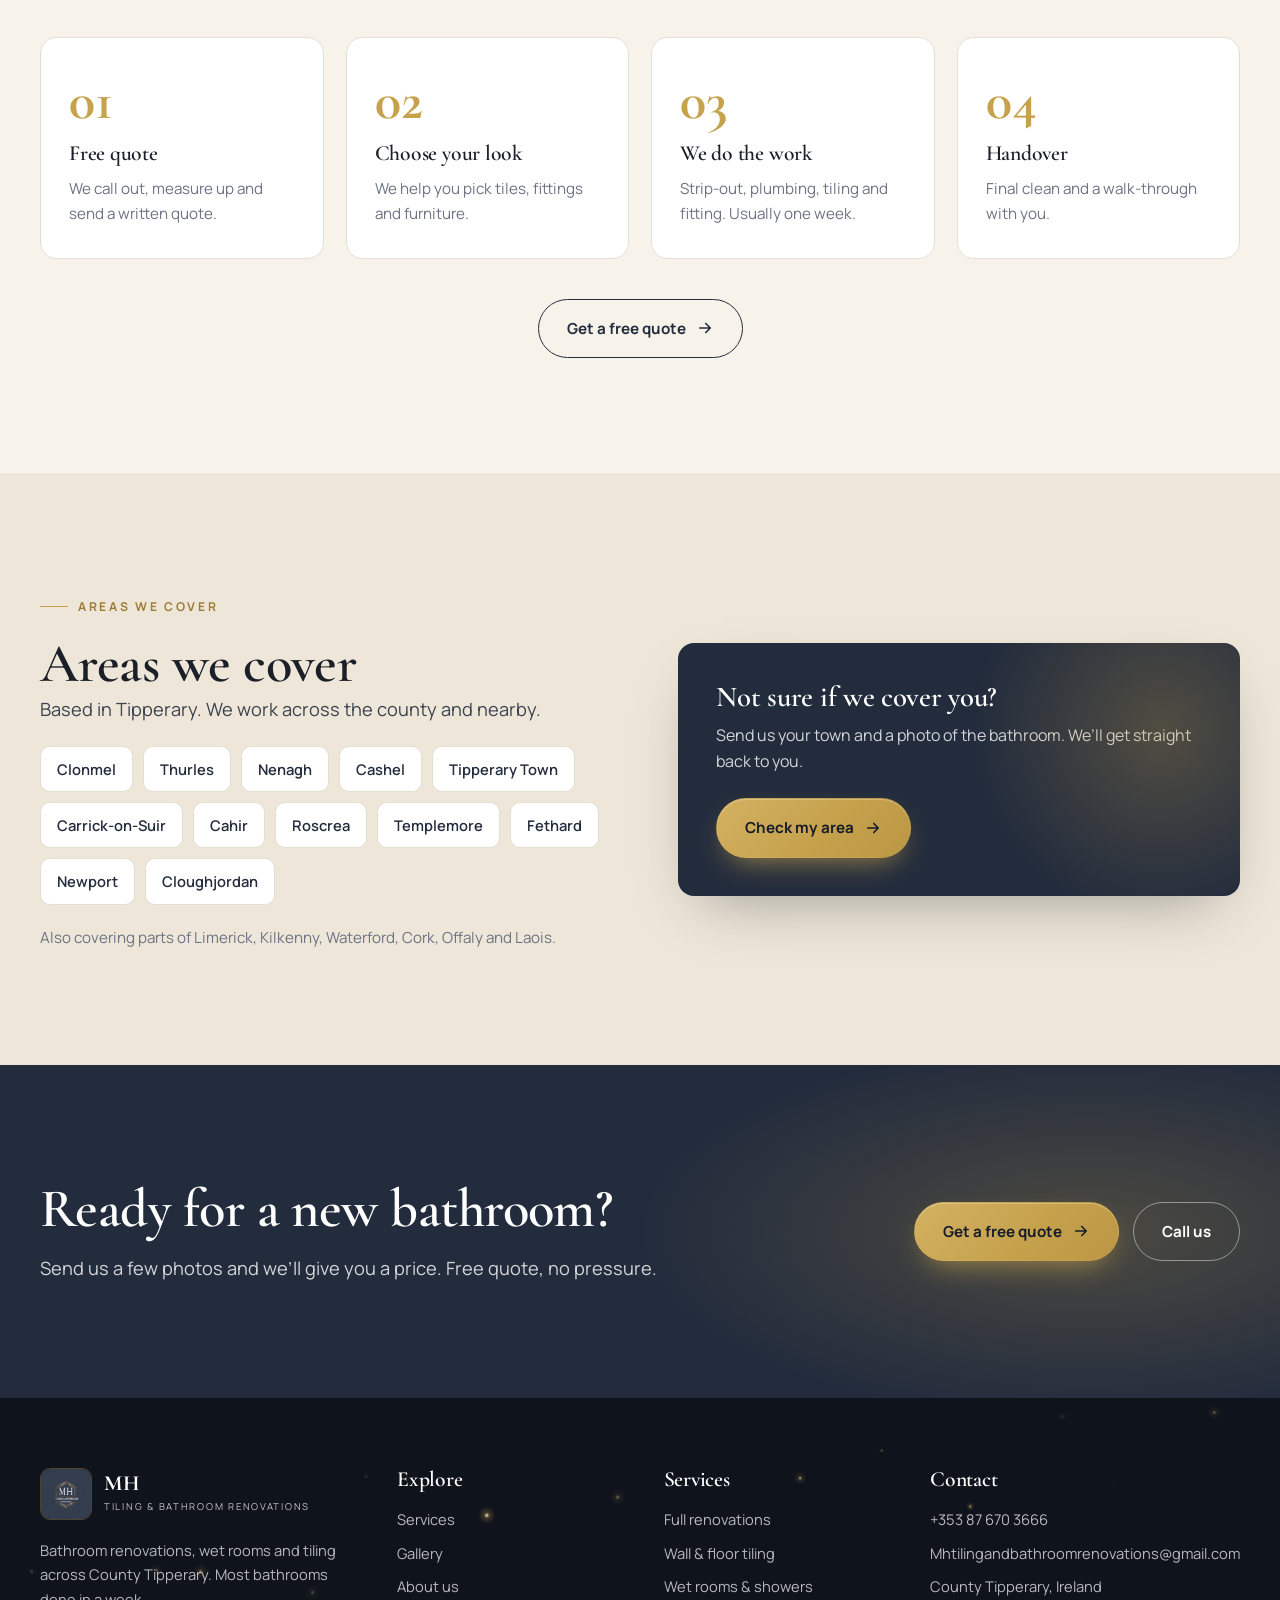
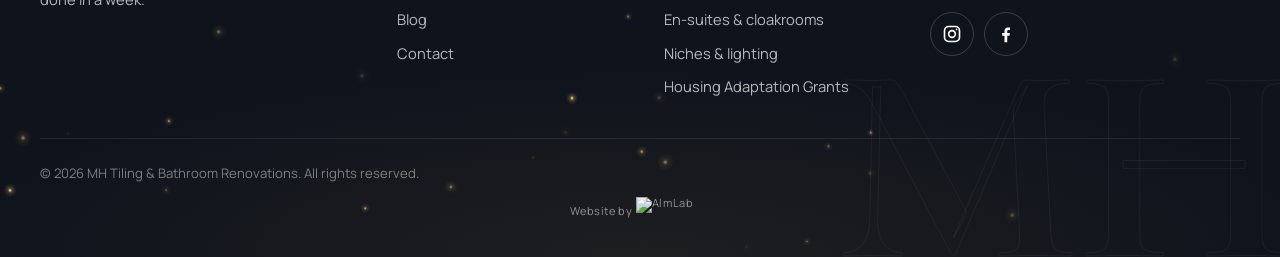
==== commit 5b3d847a: "Footer credit: small centred 'Website by' + AlmLab logo, transparent Co-Authored-By: Claude Opus 5.5" ====
--- a/index.html
+++ b/index.html
@@ -392,7 +392,7 @@
       <span>&copy; <span id="yr"></span> MH Tiling &amp; Bathroom Renovations. All rights reserved.</span>
     </div>
   </div>
-<div class="almlab-credit-row" style="display:flex;justify-content:flex-end;padding:16px 24px 18px"><a class="almlab-credit" href="https://almlabmarketing.com" target="_blank" rel="noopener" style="color:#5dff7f;font-weight:600;font-size:13px;letter-spacing:.03em;text-decoration:none;white-space:nowrap;text-shadow:0 0 4px rgba(93,255,127,.95),0 0 10px rgba(57,255,106,.6),0 0 22px rgba(57,255,106,.35)">Website by AlmLab</a></div>
+<div class="almlab-credit-row" style="display:flex;justify-content:center;padding:12px 16px 4px"><a class="almlab-credit" href="https://almlabmarketing.com" target="_blank" rel="noopener" aria-label="Website by AlmLab" style="display:inline-flex;align-items:center;gap:3px;color:rgba(255,255,255,.55);font-size:11px;letter-spacing:.06em;line-height:1;text-decoration:none;white-space:nowrap"><span>Website by</span><img src="https://almlabmarketing.com/almlab-credit.png" alt="AlmLab" width="74" height="28" loading="lazy" style="height:28px;width:auto;display:block"></a></div>
 </footer>
 
 <script src="https://cdnjs.cloudflare.com/ajax/libs/gsap/3.12.5/gsap.min.js"></script>
